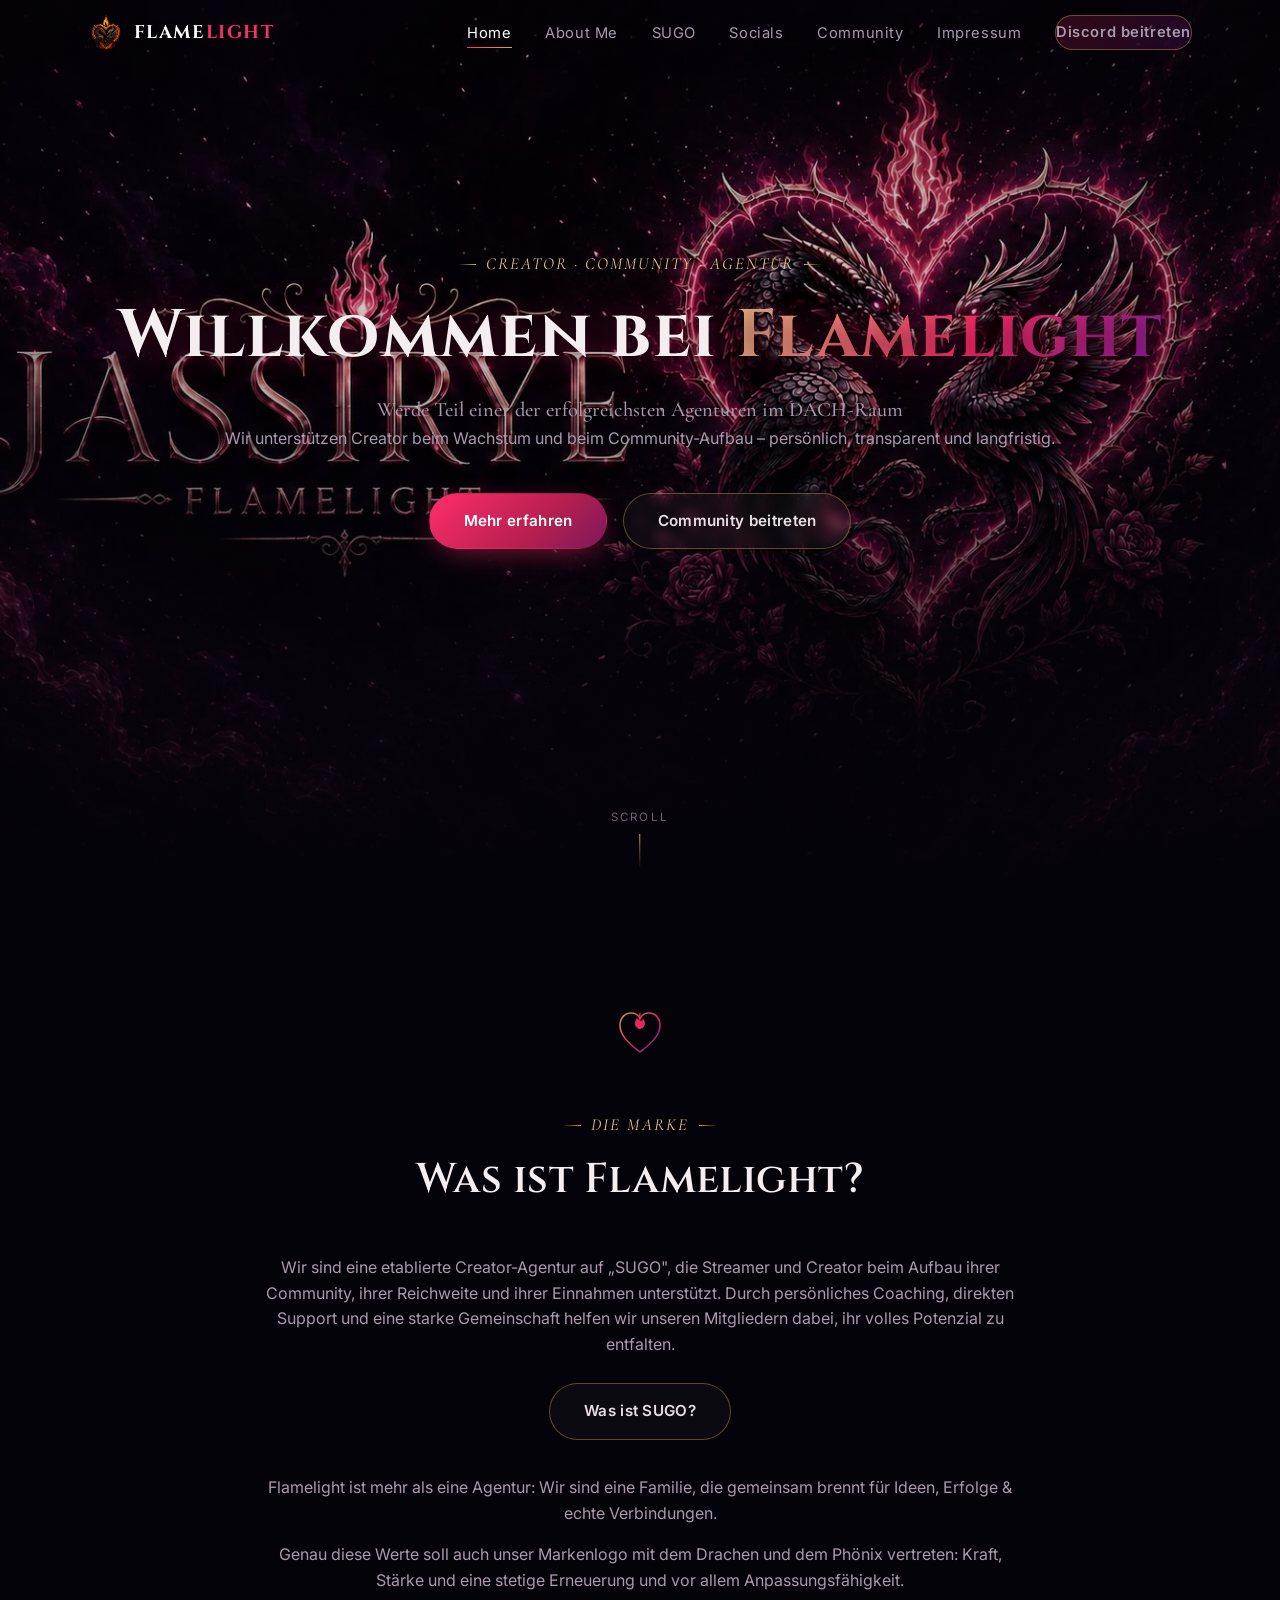
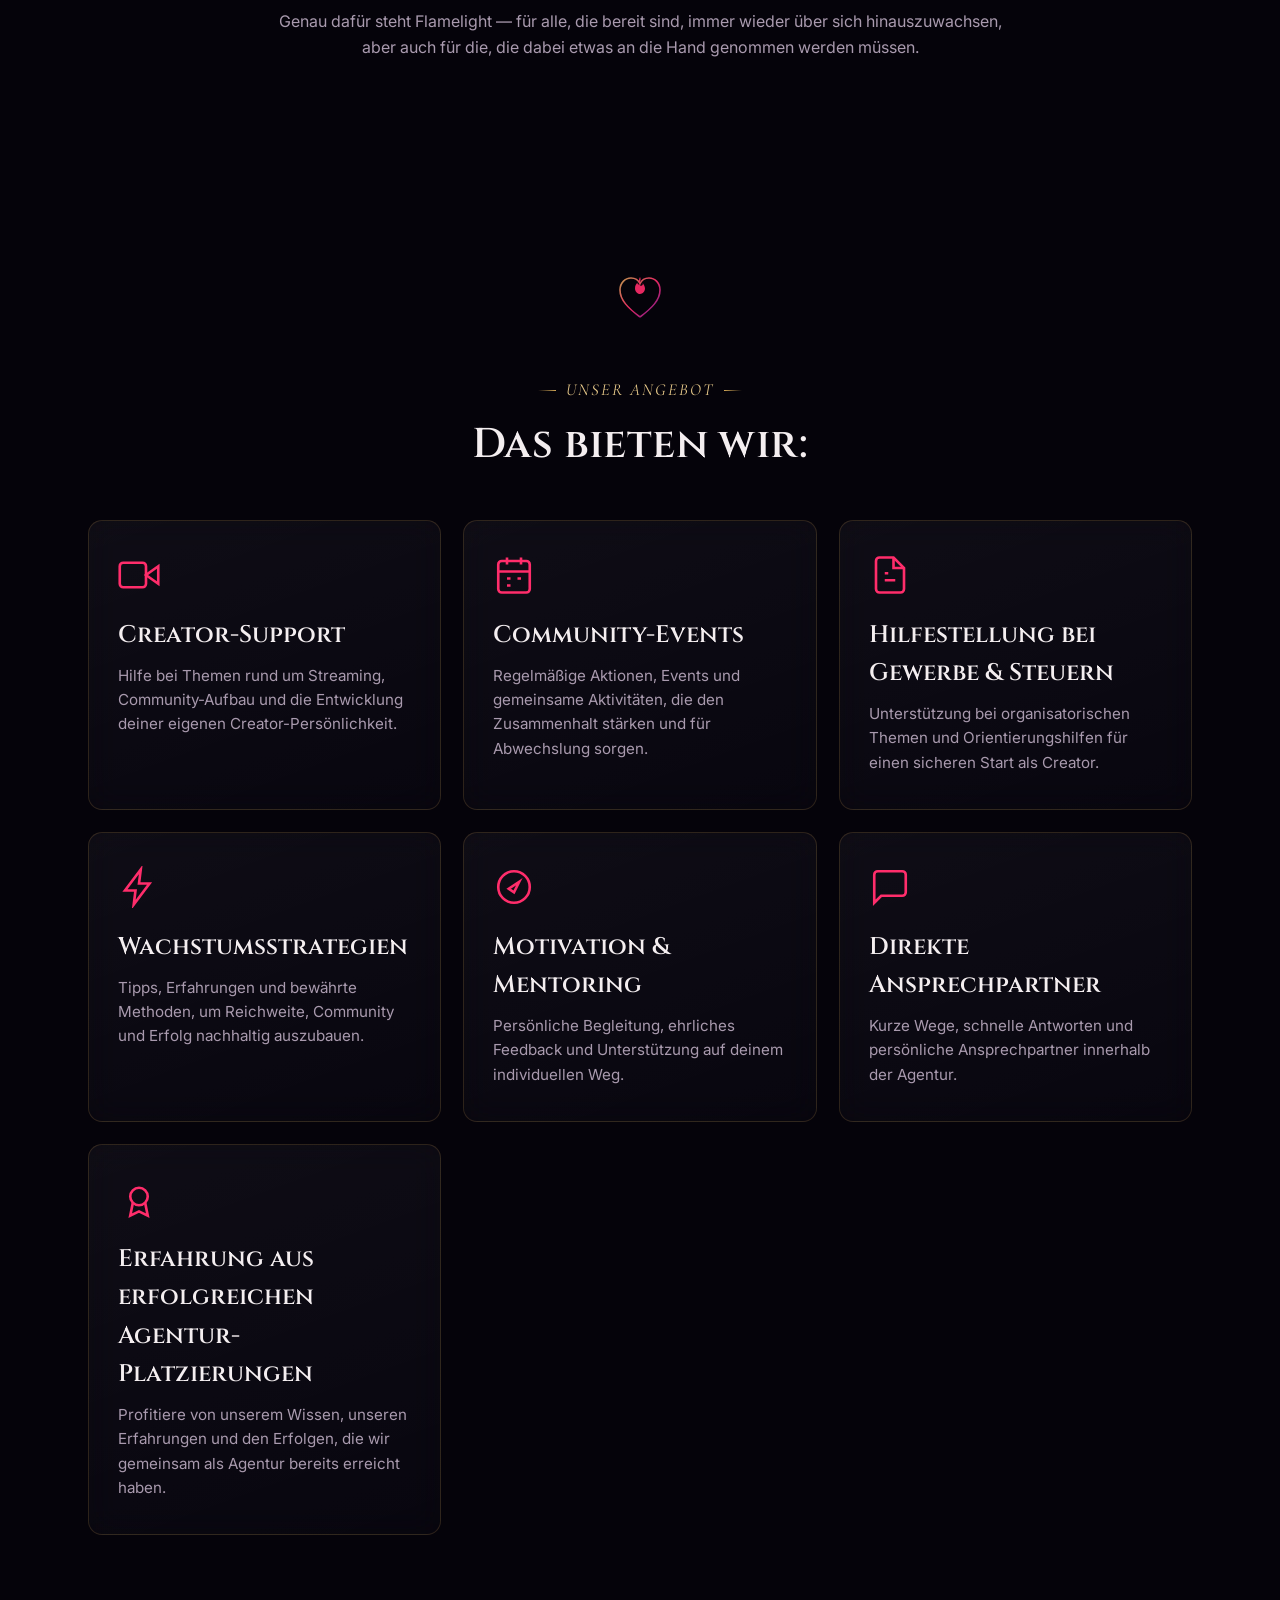
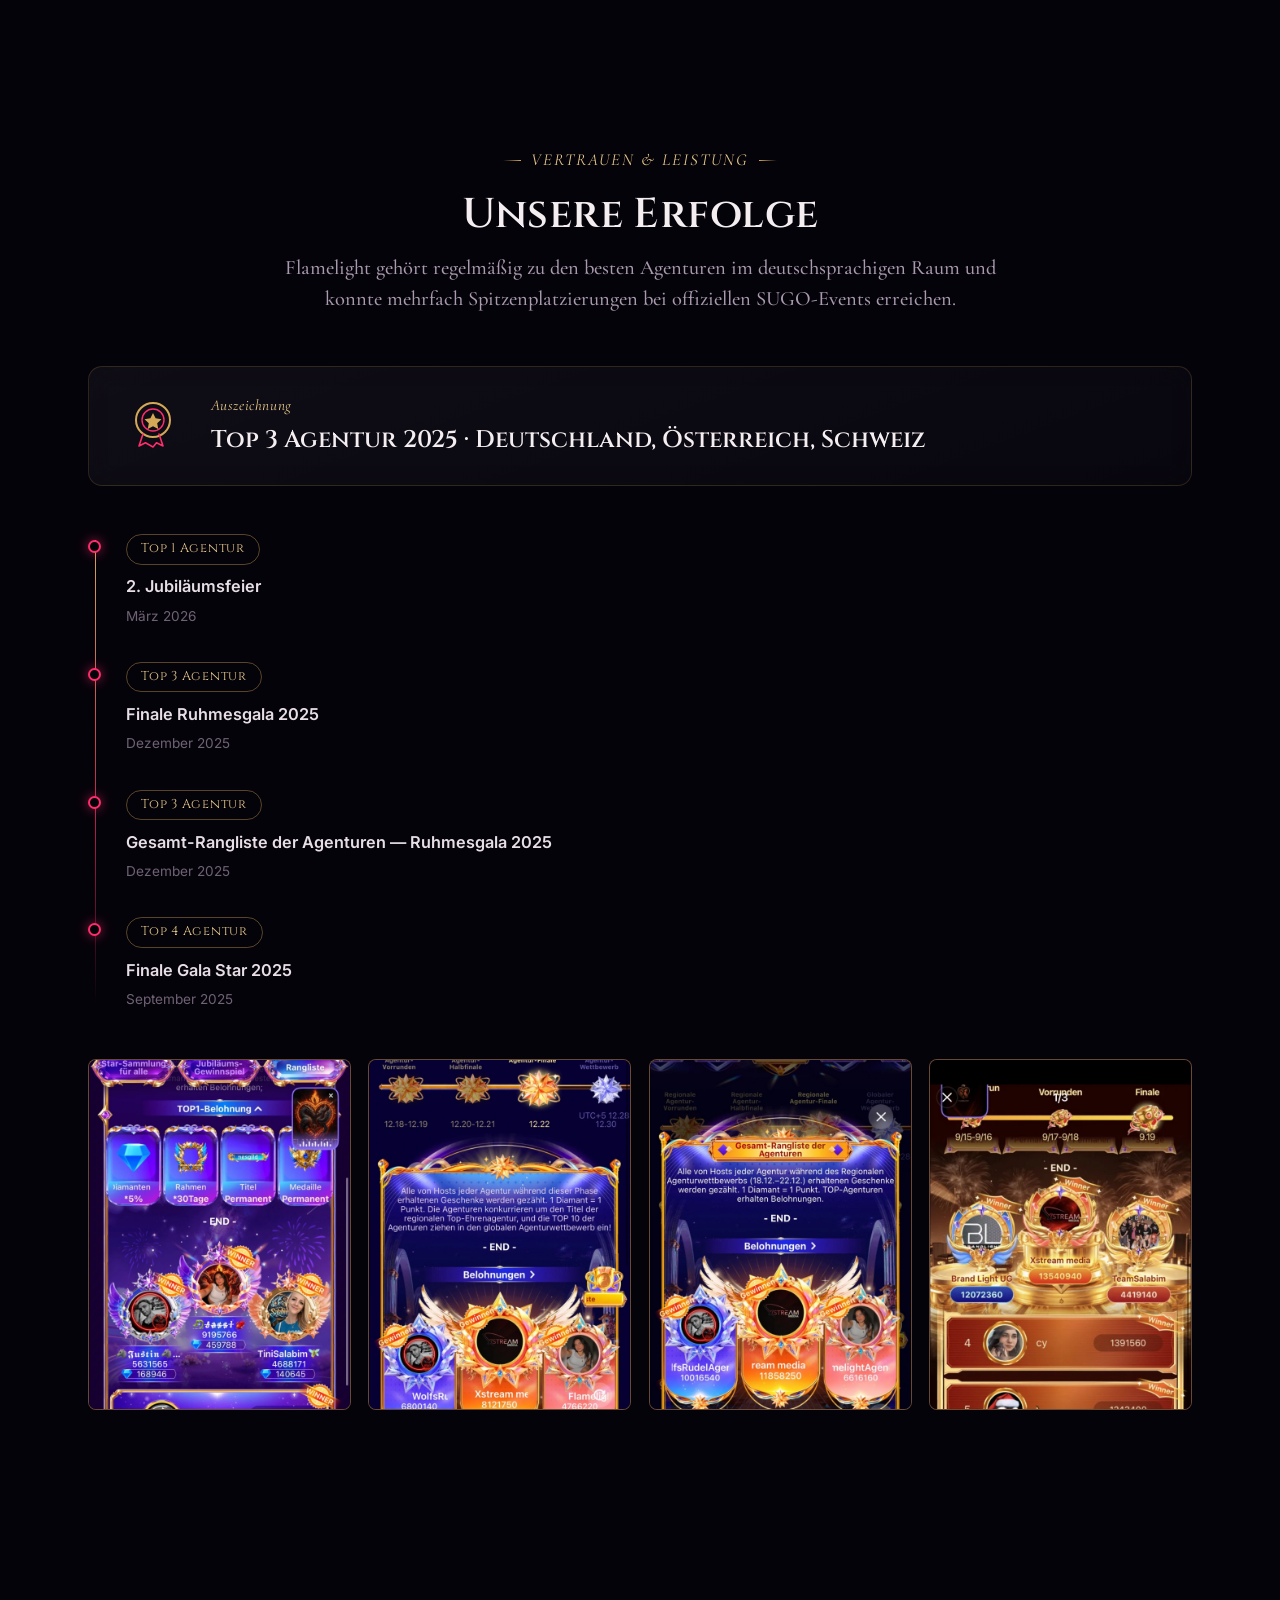
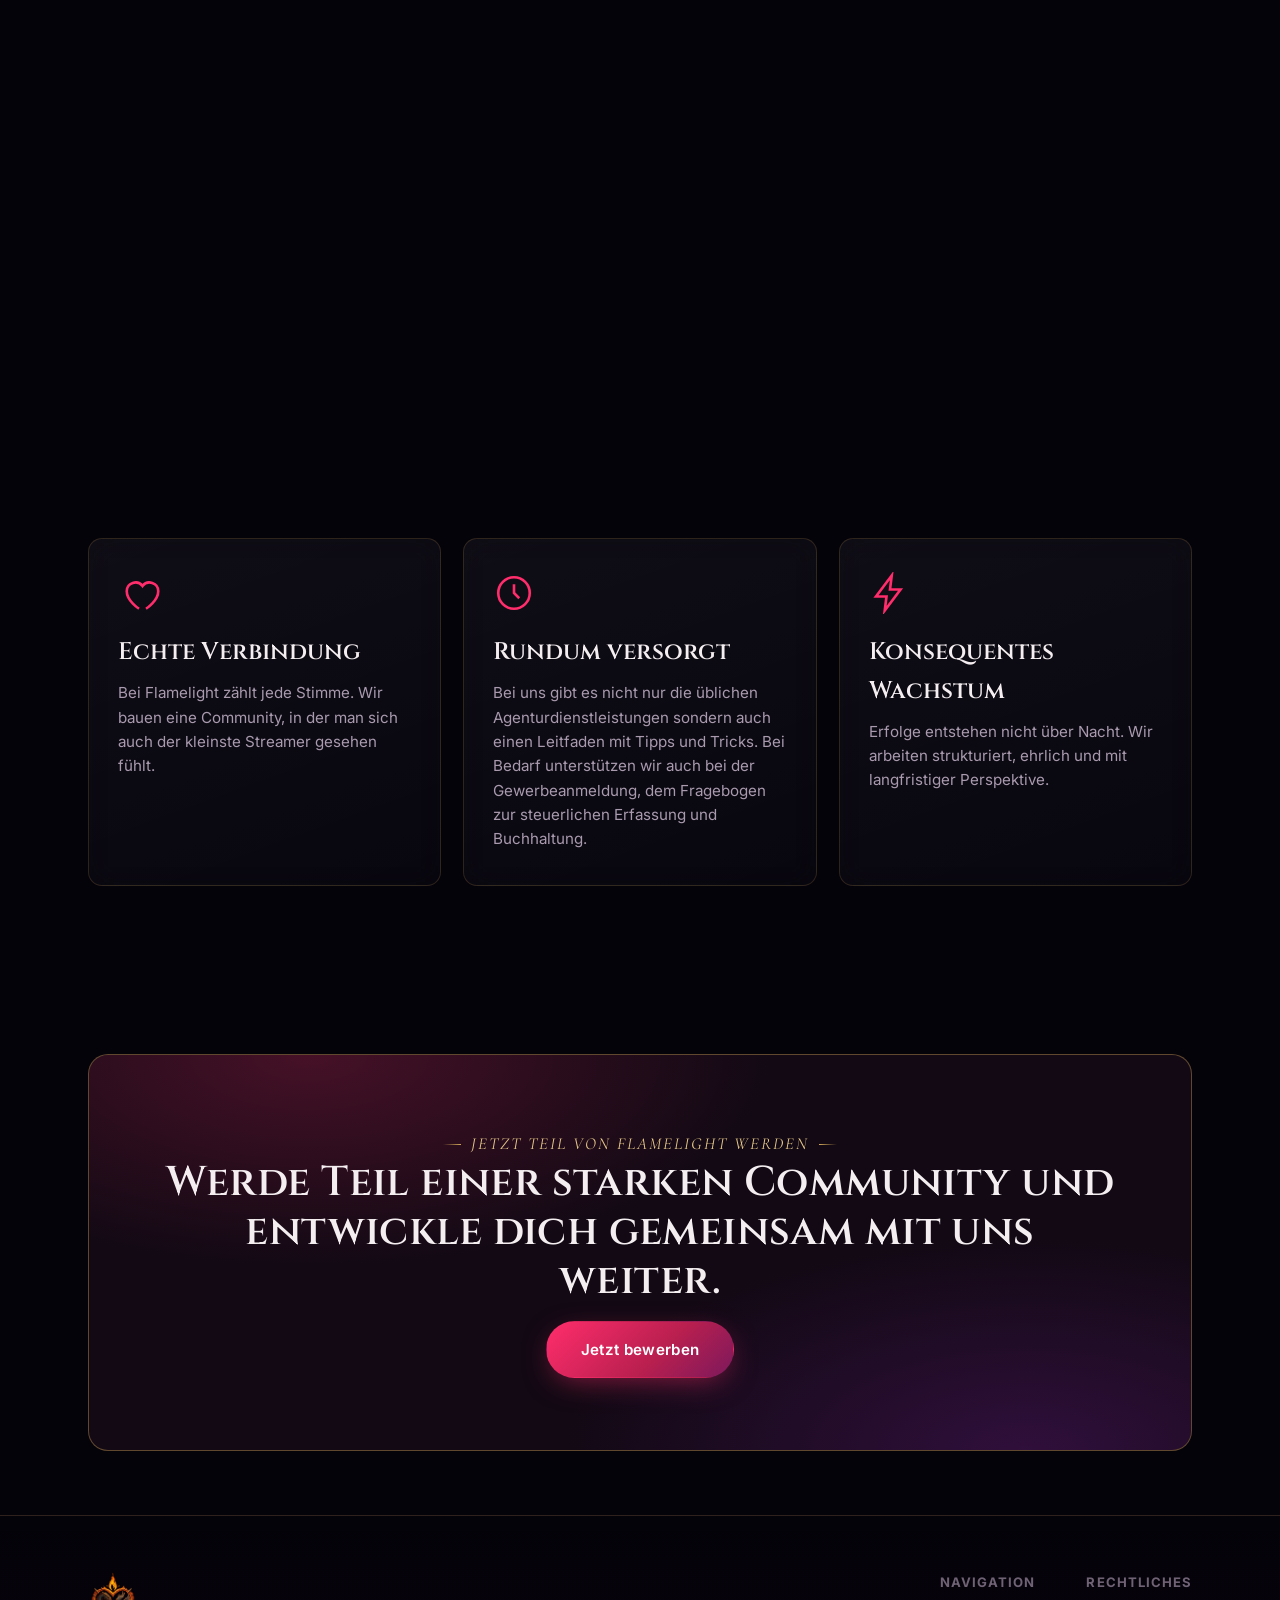
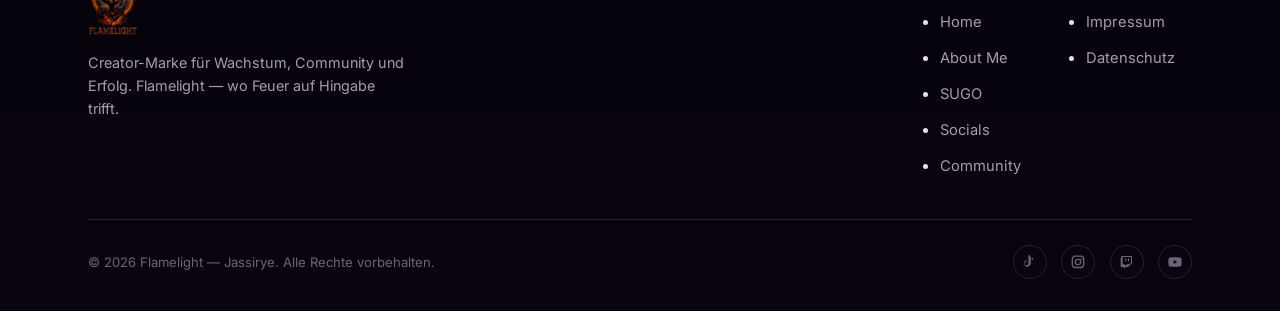
==== index.html @ 68556058 "Update index.html" ====
<!DOCTYPE html>
<html lang="de">
<head>
<meta charset="UTF-8">
<meta name="viewport" content="width=device-width, initial-scale=1.0">
<title>Flamelight — Jassirye | Creator &amp; Agentur</title>
<meta name="description" content="Flamelight ist die Marke von Jassirye — Creator, Community und Top-Agentur. Entdecke Flamelight und werde Teil der Agentur oder Community.">
<meta name="keywords" content="Flamelight, Jassirye, Creator, Agentur, Community, Discord, TikTok, Twitch">
<meta name="author" content="Jassirye">
<link rel="canonical" href="https://jassirye.github.io/flamelight/">

<!-- Open Graph -->
<meta property="og:type" content="website">
<meta property="og:title" content="Flamelight — Jassirye">
<meta property="og:description" content="Creator, Community und Top-Agentur. Entdecke Flamelight und werde Teil der Agentur oder Community.">
<meta property="og:image" content="assets/banner.jpg">
<meta property="og:url" content="https://jassirye.github.io/flamelight/">
<meta name="twitter:card" content="summary_large_image">
<meta name="twitter:title" content="Flamelight — Jassirye">
<meta name="twitter:description" content="Creator, Community und Top-Agentur.">
<meta name="twitter:image" content="assets/banner.jpg">

<link rel="icon" type="image/svg+xml" href="data:image/svg+xml,%3Csvg xmlns='http://www.w3.org/2000/svg' viewBox='0 0 24 24'%3E%3Cpath fill='%23ff2d6b' d='M12 2c1 3-1 4-1 6 0 1.5 1 2.5 2 2.5 1.3 0 2-1.2 1.7-2.7C16.5 9 18 11 18 13.5 18 18 14.5 21 12 21s-6-3-6-7.5c0-3 1.7-5 3-6.5-.3 1.5.3 2.5 1.3 2.5 1 0 1.2-1 .9-2C10.8 6 11.2 4 12 2Z'/%3E%3C/svg%3E">

<link rel="preconnect" href="https://fonts.googleapis.com">
<link rel="preconnect" href="https://fonts.gstatic.com" crossorigin>
<link rel="stylesheet" href="style.css">
</head>
<body>
<a href="#main" class="skip-link">Zum Inhalt springen</a>

<!-- ================= HEADER ================= -->
<header class="site-header">
  <div class="container nav-inner">
    <a href="index.html" class="brand">
      <img class="brand-mark" src="assets/logo-icon.png" alt="Flamelight Logo">
      <span class="brand-name">FLAME<span>LIGHT</span></span>
    </a>
    <button class="nav-toggle" aria-label="Menü öffnen" aria-expanded="false">
      <span></span><span></span><span></span>
    </button>
    <nav>
      <ul class="nav-links">
        <li><a href="index.html">Home</a></li>
        <li><a href="about.html">About Me</a></li>
        <li><a href="sugo.html">SUGO</a></li>
        <li><a href="socials.html">Socials</a></li>
        <li><a href="community.html">Community</a></li>
        <li><a href="impressum.html">Impressum</a></li>
        <li><a href="https://discord.gg/7aUsTAuQSd" class="nav-cta" target="_blank" rel="noopener">Discord beitreten</a></li>
      </ul>
    </nav>
  </div>
</header>
<div class="nav-scrim"></div>

<main id="main">

  <!-- ================= HERO ================= -->
  <section class="hero">
    <div class="hero-bg">
      <picture>
        <source media="(max-width: 760px)" srcset="assets/banner-mobile.jpg">
        <img src="assets/banner.jpg" alt="Flamelight Logo" fetchpriority="high">
      </picture>
    </div>
    <div class="hero-embers" aria-hidden="true"></div>

    <div class="container hero-content">
      <span class="eyebrow">Creator · Community · Agentur</span>
      <h1>Willkommen bei <span class="gradient-text">Flamelight</span></h1>
      <p class="lede">Werde Teil einer der erfolgreichsten Agenturen im DACH-Raum</p>
      </p>
       <p>Wir unterstützen Creator beim Wachstum und beim Community-Aufbau – persönlich, transparent und langfristig.
      <div class="hero-actions">
        <a href="about.html" class="btn btn-primary">Mehr erfahren</a>
        <a href="community.html" class="btn btn-ghost">Community beitreten</a>
      </div>
    </div>

    <div class="scroll-cue" aria-hidden="true">
      <span>Scroll</span>
      <span class="line"></span>
    </div>
  </section>

  <!-- ================= WAS IST FLAMELIGHT ================= -->
  <section>
    <div class="container">
      <div class="heart-divider" aria-hidden="true">
        <svg viewBox="0 0 56 56" fill="none" xmlns="http://www.w3.org/2000/svg">
          <path class="hd-path" d="M28 48C16 39 8 31 8 21c0-7 5-12 11-12 4 0 7.5 2.3 9 5.7C29.5 11.3 33 9 37 9c6 0 11 5 11 12 0 10-8 18-20 27Z" stroke="url(#hg1)" stroke-width="1.6"/>
          <path class="hd-flame" d="M28 8c1.4 3 0 4.4-0.5 6.2-0.4 1.4 0.4 2.6 1.6 2.6 1.4 0 2-1.4 1.6-2.8C32 16 33 17.6 33 19.6c0 3-2.2 5.4-5 5.4s-5-2.6-5-5.8c0-2.6 1.4-4.4 2.6-5.6-0.3 1.2 0.2 2 1 2 0.8 0 1-0.8 0.7-1.6C26.5 12 27 10 28 8Z" fill="#ff2d6b"/>
          <defs>
            <linearGradient id="hg1" x1="8" y1="9" x2="48" y2="48" gradientUnits="userSpaceOnUse">
              <stop stop-color="#d4a857"/>
              <stop offset="0.5" stop-color="#ff2d6b"/>
              <stop offset="1" stop-color="#7c1fa0"/>
            </linearGradient>
          </defs>
        </svg>
      </div>

      <div class="section-head reveal">
        <span class="eyebrow">Die Marke</span>
        <h2>Was ist Flamelight?</h2>
      </div>

      <div class="text-block reveal" style="max-width:760px;margin:0 auto;text-align:center;">
        <p>
          Wir sind eine etablierte Creator-Agentur auf „SUGO", die Streamer und Creator beim Aufbau ihrer Community, ihrer Reichweite und ihrer Einnahmen unterstützt.
          Durch persönliches Coaching, direkten Support und eine starke Gemeinschaft helfen wir unseren Mitgliedern dabei, ihr volles Potenzial zu entfalten.
        </p>
        <div style="margin: 1.6rem 0 2.2rem;">
          <a href="sugo.html" class="btn btn-ghost">Was ist SUGO?</a>
        </div>
        <p>
          Flamelight ist mehr als eine Agentur: Wir sind eine Familie, die gemeinsam brennt für Ideen, Erfolge &amp; echte Verbindungen.
        </p>
        <p>
          Genau diese Werte soll auch unser Markenlogo mit dem Drachen und dem Phönix vertreten: Kraft, Stärke und eine stetige Erneuerung und vor allem Anpassungsfähigkeit.
        </p>
        <p>
          Genau dafür steht Flamelight — für alle, die bereit sind, immer wieder über sich hinauszuwachsen, aber auch für die, die dabei etwas an die Hand genommen werden müssen.
        </p>
      </div>
    </div>
  </section>

  <!-- ================= Das bieten wir ================= -->
 <section>
    <div class="container">
      <div class="heart-divider" aria-hidden="true">
        <svg viewBox="0 0 56 56" fill="none" xmlns="http://www.w3.org/2000/svg">
          <path class="hd-path" d="M28 48C16 39 8 31 8 21c0-7 5-12 11-12 4 0 7.5 2.3 9 5.7C29.5 11.3 33 9 37 9c6 0 11 5 11 12 0 10-8 18-20 27Z" stroke="url(#hg-offer)" stroke-width="1.6"/>
          <path class="hd-flame" d="M28 8c1.4 3 0 4.4-0.5 6.2-0.4 1.4 0.4 2.6 1.6 2.6 1.4 0 2-1.4 1.6-2.8C32 16 33 17.6 33 19.6c0 3-2.2 5.4-5 5.4s-5-2.6-5-5.8c0-2.6 1.4-4.4 2.6-5.6-0.3 1.2 0.2 2 1 2 0.8 0 1-0.8 0.7-1.6C26.5 12 27 10 28 8Z" fill="#ff2d6b"/>
          <defs>
            <linearGradient id="hg-offer" x1="8" y1="9" x2="48" y2="48" gradientUnits="userSpaceOnUse">
              <stop stop-color="#d4a857"/>
              <stop offset="0.5" stop-color="#ff2d6b"/>
              <stop offset="1" stop-color="#7c1fa0"/>
            </linearGradient>
          </defs>
        </svg>
      </div>

      <div class="section-head reveal">
        <span class="eyebrow">Unser Angebot</span>
        <h2>Das bieten wir:</h2>
      </div>

      <div class="card-grid-offerings">
        <div class="value-card glass reveal">
          <svg class="value-icon" viewBox="0 0 24 24" fill="none" stroke="currentColor" stroke-width="1.5" aria-hidden="true"><path d="M23 7l-7 5 7 5V7Z"/><rect x="1" y="5" width="15" height="14" rx="2"/></svg>
          <h3>Creator-Support</h3>
          <p>Hilfe bei Themen rund um Streaming, Community-Aufbau und die Entwicklung deiner eigenen Creator-Persönlichkeit.</p>
        </div>
        <div class="value-card glass reveal reveal-delay-1">
          <svg class="value-icon" viewBox="0 0 24 24" fill="none" stroke="currentColor" stroke-width="1.5" aria-hidden="true"><path d="M8 2v4M16 2v4M3 10h18"/><rect x="3" y="4" width="18" height="18" rx="2"/><path d="M8 14h2M14 14h2M8 18h2"/></svg>
          <h3>Community-Events</h3>
          <p>Regelmäßige Aktionen, Events und gemeinsame Aktivitäten, die den Zusammenhalt stärken und für Abwechslung sorgen.</p>
        </div>
        <div class="value-card glass reveal reveal-delay-2">
          <svg class="value-icon" viewBox="0 0 24 24" fill="none" stroke="currentColor" stroke-width="1.5" aria-hidden="true"><path d="M14 2H6a2 2 0 0 0-2 2v16a2 2 0 0 0 2 2h12a2 2 0 0 0 2-2V8Z"/><path d="M14 2v6h6"/><path d="M9 15h6M9 11h2"/></svg>
          <h3>Hilfestellung bei Gewerbe &amp; Steuern</h3>
          <p>Unterstützung bei organisatorischen Themen und Orientierungshilfen für einen sicheren Start als Creator.</p>
        </div>
        <div class="value-card glass reveal">
          <svg class="value-icon" viewBox="0 0 24 24" fill="none" stroke="currentColor" stroke-width="1.5" aria-hidden="true"><path d="M13 2 4 14h6l-1 8 9-12h-6Z"/></svg>
          <h3>Wachstumsstrategien</h3>
          <p>Tipps, Erfahrungen und bewährte Methoden, um Reichweite, Community und Erfolg nachhaltig auszubauen.</p>
        </div>
        <div class="value-card glass reveal reveal-delay-1">
          <svg class="value-icon" viewBox="0 0 24 24" fill="none" stroke="currentColor" stroke-width="1.5" aria-hidden="true"><circle cx="12" cy="12" r="9"/><path d="m15 9-3 6-3-2 6-4Z"/></svg>
          <h3>Motivation &amp; Mentoring</h3>
          <p>Persönliche Begleitung, ehrliches Feedback und Unterstützung auf deinem individuellen Weg.</p>
        </div>
        <div class="value-card glass reveal reveal-delay-2">
          <svg class="value-icon" viewBox="0 0 24 24" fill="none" stroke="currentColor" stroke-width="1.5" aria-hidden="true"><path d="M21 15a2 2 0 0 1-2 2H7l-4 4V5a2 2 0 0 1 2-2h14a2 2 0 0 1 2 2Z"/></svg>
          <h3>Direkte Ansprechpartner</h3>
          <p>Kurze Wege, schnelle Antworten und persönliche Ansprechpartner innerhalb der Agentur.</p>
        </div>
        <div class="value-card glass reveal">
          <svg class="value-icon" viewBox="0 0 24 24" fill="none" stroke="currentColor" stroke-width="1.5" aria-hidden="true"><path d="M12 15a5 5 0 1 0 0-10 5 5 0 0 0 0 10Z"/><path d="M8.5 13.5 7 21l5-2.5L17 21l-1.5-7.5"/></svg>
          <h3>Erfahrung aus erfolgreichen Agentur-Platzierungen</h3>
          <p>Profitiere von unserem Wissen, unseren Erfahrungen und den Erfolgen, die wir gemeinsam als Agentur bereits erreicht haben.</p>
        </div>
      </div>
    </div>
  </section>

  <!-- ================= ERFOLGE ================= -->
  <section>
    <div class="container">
      <div class="section-head reveal">
        <span class="eyebrow">Vertrauen &amp; Leistung</span>
        <h2>Unsere Erfolge</h2>
        <p class="lede">Flamelight gehört regelmäßig zu den besten Agenturen im deutschsprachigen Raum und konnte mehrfach Spitzenplatzierungen bei offiziellen SUGO-Events erreichen.</p>
        
      </div>

      <div class="awards-banner glass reveal">
        <svg class="award-badge" viewBox="0 0 64 64" fill="none" xmlns="http://www.w3.org/2000/svg" aria-hidden="true">
          <circle cx="32" cy="26" r="17" fill="none" stroke="#d4a857" stroke-width="2"/>
          <circle cx="32" cy="26" r="11" fill="none" stroke="#ff2d6b" stroke-width="1.4"/>
          <path d="M32 19l2.6 5.3 5.9.9-4.3 4.1 1 5.8-5.2-2.8-5.2 2.8 1-5.8-4.3-4.1 5.9-.9Z" fill="#d4a857"/>
          <path d="M22 40l-4 12 6.5-3.2L32 53l3.5-4.2L42 52l-4-12" stroke="#ff2d6b" stroke-width="1.6" fill="none" stroke-linecap="round" stroke-linejoin="round"/>
        </svg>
        <div class="awards-banner-text">
          <span class="label">Auszeichnung</span>
          <h3>Top 3 Agentur 2025 · Deutschland, Österreich, Schweiz</h3>
        </div>
      </div>

      <ul class="timeline reveal">
        <li class="timeline-item">
          <span class="timeline-rank">Top 1 Agentur</span>
          <h4>2. Jubiläumsfeier</h4>
          <time>März 2026</time>
        </li>
        <li class="timeline-item">
          <span class="timeline-rank">Top 3 Agentur</span>
          <h4>Finale Ruhmesgala 2025</h4>
          <time>Dezember 2025</time>
        </li>
        <li class="timeline-item">
          <span class="timeline-rank">Top 3 Agentur</span>
          <h4>Gesamt-Rangliste der Agenturen — Ruhmesgala 2025</h4>
          <time>Dezember 2025</time>
        </li>
        <li class="timeline-item">
          <span class="timeline-rank">Top 4 Agentur</span>
          <h4>Finale Gala Star 2025</h4>
          <time>September 2025</time>
        </li>
      </ul>

      <div class="gallery reveal" aria-label="Bildergalerie Erfolge">
        <div class="gallery-item has-image">
          <img src="assets/gallery-1.jpg" alt="Erfolg 1 — Top 1 Agentur, 2. Jubiläumsfeier" loading="lazy">
        </div>
        <div class="gallery-item has-image">
          <img src="assets/gallery-2.jpg" alt="Erfolg 2 — Top 3 Agentur, Finale Ruhmesgala 2025" loading="lazy">
        </div>
        <div class="gallery-item has-image">
          <img src="assets/gallery-3.jpg" alt="Erfolg 3 — Top 3 Agentur, Gesamt-Rangliste Ruhmesgala 2025" loading="lazy">
        </div>
        <div class="gallery-item has-image">
          <img src="assets/gallery-4.jpg" alt="Erfolg 4 — Top 4 Agentur, Finale Gala Star 2025" loading="lazy">
        </div>
      </div>

      <div class="stat-row reveal">
        <div class="stat glass">
          <div class="num" data-count="3" data-suffix="">0</div>
          <div class="label">Top Platzierungen</div>
        </div>
        <div class="stat glass">
          <div class="num" data-count="4" data-suffix="">0</div>
          <div class="label">Gala-Auftritte</div>
        </div>
        <div class="stat glass">
          <div class="num" data-count="60" data-suffix="+">0</div>
          <div class="label">Agentur-Mitglieder</div>
        </div>
        <div class="stat glass">
          <div class="num" data-count="1" data-prefix="über " data-suffix="">0</div>
          <div class="label">Jahr Erfahrung</div>
        </div>
      </div>
    </div>
  </section>

  <!-- ================= WARUM FLAMELIGHT ================= -->
  <section>
    <div class="container">
      <div class="heart-divider" aria-hidden="true">
        <svg viewBox="0 0 56 56" fill="none" xmlns="http://www.w3.org/2000/svg">
          <path class="hd-path" d="M28 48C16 39 8 31 8 21c0-7 5-12 11-12 4 0 7.5 2.3 9 5.7C29.5 11.3 33 9 37 9c6 0 11 5 11 12 0 10-8 18-20 27Z" stroke="url(#hg2)" stroke-width="1.6"/>
          <path class="hd-flame" d="M28 8c1.4 3 0 4.4-0.5 6.2-0.4 1.4 0.4 2.6 1.6 2.6 1.4 0 2-1.4 1.6-2.8C32 16 33 17.6 33 19.6c0 3-2.2 5.4-5 5.4s-5-2.6-5-5.8c0-2.6 1.4-4.4 2.6-5.6-0.3 1.2 0.2 2 1 2 0.8 0 1-0.8 0.7-1.6C26.5 12 27 10 28 8Z" fill="#ff2d6b"/>
          <defs>
            <linearGradient id="hg2" x1="8" y1="9" x2="48" y2="48" gradientUnits="userSpaceOnUse">
              <stop stop-color="#d4a857"/>
              <stop offset="0.5" stop-color="#ff2d6b"/>
              <stop offset="1" stop-color="#7c1fa0"/>
            </linearGradient>
          </defs>
        </svg>
      </div>

      <div class="section-head reveal">
        <span class="eyebrow">Unsere Haltung</span>
        <h2>Warum Flamelight?</h2>
      </div>

      <div class="card-grid">
        <div class="value-card glass reveal">
          <svg class="value-icon" viewBox="0 0 24 24" fill="none" stroke="currentColor" stroke-width="1.5" aria-hidden="true"><path d="M12 21s-7-4.5-7-10a5 5 0 0 1 9-3 5 5 0 0 1 9 3c0 5.5-7 10-7 10"/></svg>
          <h3>Echte Verbindung</h3>
          <p>Bei Flamelight zählt jede Stimme. Wir bauen eine Community, in der man sich auch der kleinste Streamer gesehen fühlt.</p>
        </div>
        <div class="value-card glass reveal reveal-delay-2">
          <svg class="value-icon" viewBox="0 0 24 24" fill="none" stroke="currentColor" stroke-width="1.5" aria-hidden="true"><circle cx="12" cy="12" r="9"/><path d="M12 7v5l3 3"/></svg>
          <h3>Rundum versorgt</h3>
          <p>Bei uns gibt es nicht nur die üblichen Agenturdienstleistungen sondern auch einen Leitfaden mit Tipps und Tricks. Bei Bedarf unterstützen wir auch bei der Gewerbeanmeldung, dem Fragebogen zur steuerlichen Erfassung und Buchhaltung.</p>
        </div>
         <div class="value-card glass reveal reveal-delay-1">
          <svg class="value-icon" viewBox="0 0 24 24" fill="none" stroke="currentColor" stroke-width="1.5" aria-hidden="true"><path d="M13 2 4 14h6l-1 8 9-12h-6Z"/></svg>
          <h3>Konsequentes Wachstum</h3>
          <p>Erfolge entstehen nicht über Nacht. Wir arbeiten strukturiert, ehrlich und mit langfristiger Perspektive.</p>
        </div>
      </div>
    </div>
  </section>

  <!-- ================= CTA ================= -->
  <section class="section-tight">
    <div class="container">
      <div class="cta-band reveal">
        <span class="eyebrow">Jetzt Teil von Flamelight werden</span>
        <h2>Werde Teil einer starken Community und entwickle dich gemeinsam mit uns weiter.</h2>
        <a href="https://web-app.sugo.com/invite-fission/off-site-share-s.html?shareLang=de&amp;urlIndex=0&amp;invite_my_union=1&amp;shareUid=113753037&amp;encryptionUid=QsLv0O/DwMaj45WikJMUj/H7Z1t7TrP9K7H+gFM3xX/7Lscu&amp;coinType=1&amp;diamondType=2&amp;catCoinType=7" class="btn btn-primary" target="_blank" rel="noopener">
          Jetzt bewerben
        </a>
      </div>
    </div>
  </section>

</main>

<!-- ================= FOOTER ================= -->
<footer class="site-footer">
  <div class="container">
    <div class="footer-top">
      <div class="footer-brand">
        <a href="index.html" class="brand">
          <img class="brand-mark brand-mark--full" src="assets/logo-full.png" alt="Flamelight Logo">
        </a>
        <p>Creator-Marke für Wachstum, Community und Erfolg. Flamelight — wo Feuer auf Hingabe trifft.</p>
      </div>
      <div class="footer-cols">
        <div class="footer-col">
          <h4>Navigation</h4>
          <ul>
            <li><a href="index.html">Home</a></li>
            <li><a href="about.html">About Me</a></li>
            <li><a href="sugo.html">SUGO</a></li>
            <li><a href="socials.html">Socials</a></li>
            <li><a href="community.html">Community</a></li>
          </ul>
        </div>
        <div class="footer-col">
          <h4>Rechtliches</h4>
          <ul>
            <li><a href="impressum.html">Impressum</a></li>
            <li><a href="impressum.html#datenschutz">Datenschutz</a></li>
          </ul>
        </div>
      </div>
    </div>
    <div class="footer-bottom">
      <span>&copy; <span data-year>2026</span> Flamelight — Jassirye. Alle Rechte vorbehalten.</span>
      <div class="footer-socials">
        <a href="https://www.tiktok.com/@jassirye" target="_blank" rel="noopener" aria-label="TikTok"><svg viewBox="0 0 24 24" fill="currentColor"><path d="M16.6 5.8a4.7 4.7 0 0 1-3.3-1.4V14c0 2.8-2.3 5-5 5a5 5 0 0 1-1.4-9.8v2.2A2.8 2.8 0 1 0 9.6 14V2h2.3a4.7 4.7 0 0 0 4.7 4.4v2.4a7 7 0 0 1-2-.3V5.8Z"/></svg></a>
        <a href="https://www.instagram.com/jassirye" target="_blank" rel="noopener" aria-label="Instagram"><svg viewBox="0 0 24 24" fill="currentColor"><path d="M12 2.2c2.7 0 3 0 4 .05 1 .05 1.7.2 2.3.45a4.6 4.6 0 0 1 1.7 1.1 4.6 4.6 0 0 1 1.1 1.7c.25.6.4 1.3.45 2.3.05 1 .05 1.3.05 4s0 3-.05 4c-.05 1-.2 1.7-.45 2.3a4.6 4.6 0 0 1-1.1 1.7 4.6 4.6 0 0 1-1.7 1.1c-.6.25-1.3.4-2.3.45-1 .05-1.3.05-4 .05s-3 0-4-.05c-1-.05-1.7-.2-2.3-.45a4.6 4.6 0 0 1-1.7-1.1 4.6 4.6 0 0 1-1.1-1.7c-.25-.6-.4-1.3-.45-2.3-.05-1-.05-1.3-.05-4s0-3 .05-4c.05-1 .2-1.7.45-2.3a4.6 4.6 0 0 1 1.1-1.7 4.6 4.6 0 0 1 1.7-1.1c.6-.25 1.3-.4 2.3-.45 1-.05 1.3-.05 4-.05Zm0 1.8c-2.6 0-2.9 0-4 .05-.8.04-1.3.16-1.6.27a2.8 2.8 0 0 0-1 .67 2.8 2.8 0 0 0-.67 1c-.1.3-.23.8-.27 1.6-.05 1.1-.05 1.4-.05 4s0 2.9.05 4c.04.8.16 1.3.27 1.6.13.36.3.66.67 1 .34.36.64.55 1 .67.3.1.8.23 1.6.27 1.1.05 1.4.05 4 .05s2.9 0 4-.05c.8-.04 1.3-.16 1.6-.27.36-.13.66-.3 1-.67.36-.34.55-.64.67-1 .1-.3.23-.8.27-1.6.05-1.1.05-1.4.05-4s0-2.9-.05-4c-.04-.8-.16-1.3-.27-1.6a2.8 2.8 0 0 0-.67-1 2.8 2.8 0 0 0-1-.67c-.3-.1-.8-.23-1.6-.27-1.1-.05-1.4-.05-4-.05ZM12 7a5 5 0 1 1 0 10 5 5 0 0 1 0-10Zm0 1.8a3.2 3.2 0 1 0 0 6.4 3.2 3.2 0 0 0 0-6.4Zm5.3-2.3a1.15 1.15 0 1 1 0 2.3 1.15 1.15 0 0 1 0-2.3Z"/></svg></a>
        <a href="https://www.twitch.tv/jassirye" target="_blank" rel="noopener" aria-label="Twitch"><svg viewBox="0 0 24 24" fill="currentColor"><path d="M4 3 2.5 6.5v13H7V22l3-2.5h3.5L19.5 14V3H4Zm14 10-3 2.5h-3.5L9 18v-2.5H5.5v-11h12.5V13Z"/><rect x="13.5" y="6.5" width="1.6" height="4.5"/><rect x="9.5" y="6.5" width="1.6" height="4.5"/></svg></a>
        <a href="https://www.youtube.com/@jassirye" target="_blank" rel="noopener" aria-label="YouTube"><svg viewBox="0 0 24 24" fill="currentColor"><path d="M21.6 7.2a2.7 2.7 0 0 0-1.9-1.9C18 4.8 12 4.8 12 4.8s-6 0-7.7.5A2.7 2.7 0 0 0 2.4 7.2 28 28 0 0 0 2 12a28 28 0 0 0 .4 4.8 2.7 2.7 0 0 0 1.9 1.9c1.7.5 7.7.5 7.7.5s6 0 7.7-.5a2.7 2.7 0 0 0 1.9-1.9A28 28 0 0 0 22 12a28 28 0 0 0-.4-4.8ZM10 15V9l5.2 3L10 15Z"/></svg></a>
      </div>
    </div>
  </div>
</footer>

<button class="to-top" aria-label="Nach oben scrollen">
  <svg viewBox="0 0 24 24" fill="none" stroke="currentColor" stroke-width="2"><path d="M12 19V5M5 12l7-7 7 7"/></svg>
</button>

<script src="script.js"></script>
</body>
</html>
---- style.css ----
/* ==========================================================================
   FLAMELIGHT — Stylesheet
   A gothic-romantic creator brand: dragon & phoenix bound in an ember heart.
   ========================================================================== */

@import url('https://fonts.googleapis.com/css2?family=Cinzel:wght@400;500;600;700;900&family=Cormorant+Garamond:ital,wght@0,400;0,500;0,600;1,400&family=Inter:wght@400;500;600;700&display=swap');

:root {
  /* ---- Color tokens ------------------------------------------------- */
  --void:        #05030a;   /* page background */
  --panel:       #120914;   /* card / panel background, warmer black */
  --panel-2:     #1a0e1d;   /* elevated panel */
  --line:        rgba(212, 168, 87, 0.18); /* gold hairline */
  --line-strong: rgba(212, 168, 87, 0.4);

  --ember:       #ff2d6b;   /* primary accent — hot rose */
  --ember-dim:   #b81f4f;
  --violet:      #7c1fa0;   /* secondary accent — deep violet */
  --violet-dim:  #4f1466;
  --gold:        #d4a857;   /* ornamental gold */
  --gold-soft:   #e7c98a;

  --ink:         #e8dfe6;   /* body text, warm parchment-white */
  --ink-dim:     #a99aae;   /* muted text */
  --ink-faint:   #6f6275;

  /* ---- Type ----------------------------------------------------------*/
  --font-display: 'Cinzel', serif;
  --font-script:  'Cormorant Garamond', serif;
  --font-body:    'Inter', system-ui, sans-serif;

  /* ---- Layout ----------------------------------------------------------*/
  --max-w: 1200px;
  --pad: clamp(1.25rem, 4vw, 3rem);
  --radius: 14px;
  --radius-sm: 8px;

  --ease: cubic-bezier(0.16, 1, 0.3, 1);
}

/* ---- Reset ----------------------------------------------------------- */
*, *::before, *::after { box-sizing: border-box; }
html, body { margin: 0; padding: 0; }
img, svg { max-width: 100%; display: block; }
a { color: inherit; text-decoration: none; }
ul { margin: 0; padding: 0; }
button { font-family: inherit; cursor: pointer; }
h1, h2, h3, h4, p { margin: 0; }

html {
  scroll-behavior: smooth;
  -webkit-text-size-adjust: 100%;
}

@media (prefers-reduced-motion: reduce) {
  html { scroll-behavior: auto; }
  *, *::before, *::after {
    animation-duration: 0.001ms !important;
    animation-iteration-count: 1 !important;
    transition-duration: 0.001ms !important;
    scroll-behavior: auto !important;
  }
}

body {
  background: var(--void);
  color: var(--ink);
  font-family: var(--font-body);
  font-size: 16px;
  line-height: 1.6;
  overflow-x: hidden;
  position: relative;
}

/* Faint ambient nebula wash behind everything */
body::before {
  content: "";
  position: fixed;
  inset: 0;
  z-index: 0;
  pointer-events: none;
  background:
    radial-gradient(ellipse 60% 40% at 85% 8%, rgba(124, 31, 160, 0.18), transparent 60%),
    radial-gradient(ellipse 50% 35% at 8% 85%, rgba(255, 45, 107, 0.10), transparent 60%);
}

main, header, footer { position: relative; z-index: 1; }

:focus-visible {
  outline: 2px solid var(--gold-soft);
  outline-offset: 3px;
  border-radius: 4px;
}

::selection { background: var(--ember-dim); color: #fff; }

.container {
  max-width: var(--max-w);
  margin: 0 auto;
  padding: 0 var(--pad);
}

/* ---- Typography ------------------------------------------------------ */
.eyebrow {
  font-family: var(--font-script);
  font-style: italic;
  font-size: 1.05rem;
  letter-spacing: 0.12em;
  color: var(--gold-soft);
  text-transform: uppercase;
  display: inline-flex;
  align-items: center;
  gap: 0.6em;
}

.eyebrow::before, .eyebrow::after {
  content: "";
  width: 18px;
  height: 1px;
  background: linear-gradient(90deg, transparent, var(--gold));
}
.eyebrow::after { background: linear-gradient(90deg, var(--gold), transparent); }

h1, .h1 {
  font-family: var(--font-display);
  font-weight: 700;
  letter-spacing: 0.02em;
  font-size: clamp(2.4rem, 6vw, 4.2rem);
  line-height: 1.08;
  color: #f4eef0;
}

h2, .h2 {
  font-family: var(--font-display);
  font-weight: 600;
  font-size: clamp(1.8rem, 3.6vw, 2.6rem);
  line-height: 1.18;
  letter-spacing: 0.01em;
  color: #f4eef0;
}

h3, .h3 {
  font-family: var(--font-display);
  font-weight: 600;
  font-size: clamp(1.2rem, 2vw, 1.5rem);
  color: #f4eef0;
}

.lede {
  font-family: var(--font-script);
  font-size: clamp(1.15rem, 1.6vw, 1.4rem);
  color: var(--ink-dim);
  font-weight: 500;
  line-height: 1.5;
}

p { color: var(--ink-dim); }
.text-block p + p { margin-top: 1em; }

.gradient-text {
  background: linear-gradient(120deg, var(--gold-soft), var(--ember) 55%, var(--violet));
  -webkit-background-clip: text;
  background-clip: text;
  color: transparent;
}

/* ---- Skip link --------------------------------------------------------*/
.skip-link {
  position: absolute;
  left: -999px;
  top: 0;
  background: var(--ember);
  color: #fff;
  padding: 0.6em 1em;
  z-index: 999;
}
.skip-link:focus { left: 1rem; top: 1rem; }

/* ==========================================================================
   NAVIGATION
   ========================================================================== */
.site-header {
  position: fixed;
  top: 0;
  left: 0;
  right: 0;
  z-index: 100;
  padding: 0.9rem 0;
  transition: background 0.4s var(--ease), padding 0.4s var(--ease), border-color .4s var(--ease);
  border-bottom: 1px solid transparent;
}

.site-header.scrolled {
  background: rgba(5, 3, 10, 0.82);
  backdrop-filter: blur(14px) saturate(140%);
  -webkit-backdrop-filter: blur(14px) saturate(140%);
  border-bottom: 1px solid var(--line);
  padding: 0.6rem 0;
}

.nav-inner {
  display: flex;
  align-items: center;
  justify-content: space-between;
  gap: 1rem;
}

.brand {
  display: flex;
  align-items: center;
  gap: 0.6rem;
  font-family: var(--font-display);
  font-size: 1.15rem;
  letter-spacing: 0.08em;
  color: #fff;
  white-space: nowrap;
}

.brand-mark {
  width: 36px;
  height: 36px;
  flex-shrink: 0;
  object-fit: contain;
}

.brand-name { font-weight: 700; }
.brand-name span { color: var(--ember); }

.footer-brand .brand-mark--full {
  width: auto;
  height: 64px;
  object-fit: contain;
  flex-shrink: 0;
}

.nav-links {
  display: flex;
  align-items: center;
  gap: 2.1rem;
  list-style: none;
}

.nav-links a {
  font-size: 0.92rem;
  letter-spacing: 0.04em;
  color: var(--ink-dim);
  position: relative;
  padding: 0.3rem 0;
  transition: color 0.25s var(--ease);
}

.nav-links a::after {
  content: "";
  position: absolute;
  left: 0; bottom: -2px;
  width: 0; height: 1px;
  background: linear-gradient(90deg, var(--ember), var(--gold));
  transition: width 0.3s var(--ease);
}

.nav-links a:hover { color: var(--ink); }
.nav-links a:hover::after { width: 100%; }

.nav-links a.active { color: #fff; }
.nav-links a.active::after { width: 100%; }

.nav-cta {
  display: inline-flex;
  align-items: center;
  gap: 0.5rem;
  padding: 0.55rem 1.3rem;
  border-radius: 999px;
  border: 1px solid var(--line-strong);
  font-size: 0.85rem;
  font-weight: 600;
  letter-spacing: 0.03em;
  color: #fff;
  background: linear-gradient(135deg, rgba(255,45,107,0.18), rgba(124,31,160,0.18));
  transition: all 0.3s var(--ease);
  white-space: nowrap;
}
.nav-cta:hover {
  border-color: var(--ember);
  box-shadow: 0 0 24px rgba(255, 45, 107, 0.35);
  transform: translateY(-1px);
}

.nav-toggle {
  display: none;
  flex-direction: column;
  justify-content: center;
  gap: 5px;
  width: 38px;
  height: 38px;
  background: transparent;
  border: 1px solid var(--line);
  border-radius: 8px;
}
.nav-toggle span {
  display: block;
  width: 18px;
  height: 2px;
  margin: 0 auto;
  background: var(--ink);
  transition: transform 0.3s var(--ease), opacity 0.3s var(--ease);
}
.nav-toggle.open span:nth-child(1) { transform: translateY(7px) rotate(45deg); }
.nav-toggle.open span:nth-child(2) { opacity: 0; }
.nav-toggle.open span:nth-child(3) { transform: translateY(-7px) rotate(-45deg); }

@media (max-width: 860px) {
  .nav-toggle { display: flex; }
  .nav-links {
    position: fixed;
    inset: 0 0 0 auto;
    height: 100vh;
    width: min(78vw, 340px);
    background: linear-gradient(165deg, #0d0710 0%, var(--void) 70%);
    border-left: 1px solid var(--line);
    flex-direction: column;
    align-items: flex-start;
    justify-content: center;
    gap: 1.8rem;
    padding: 2rem var(--pad);
    transform: translateX(100%);
    transition: transform 0.4s var(--ease);
    z-index: 90;
  }
  .nav-links.open { transform: translateX(0); }
  .nav-links a { font-size: 1.2rem; }
  .nav-cta { order: -1; }
}

.nav-scrim {
  position: fixed;
  inset: 0;
  background: rgba(0,0,0,0.5);
  opacity: 0;
  pointer-events: none;
  transition: opacity 0.3s var(--ease);
  z-index: 80;
}
.nav-scrim.open { opacity: 1; pointer-events: auto; }

/* ==========================================================================
   HERO
   ========================================================================== */
.hero {
  position: relative;
  min-height: 100vh;
  display: flex;
  align-items: center;
  padding-top: 6rem;
  overflow: hidden;
  isolation: isolate;
}

.hero-bg {
  position: absolute;
  inset: 0;
  z-index: -2;
}
.hero-bg picture { display: block; width: 100%; height: 100%; }
.hero-bg img {
  width: 100%;
  height: 100%;
  object-fit: cover;
  object-position: center 38%;
  filter: saturate(1.05);
}
@media (max-width: 760px) {
  .hero-bg img { object-position: center 30%; }
}

.hero-bg::after {
  content: "";
  position: absolute;
  inset: 0;
  background:
    linear-gradient(180deg, rgba(5,3,10,0.35) 0%, rgba(5,3,10,0.15) 35%, rgba(5,3,10,0.65) 78%, var(--void) 100%),
    radial-gradient(ellipse 70% 60% at 50% 30%, transparent 40%, rgba(5,3,10,0.55) 100%);
}

.hero-embers {
  position: absolute;
  inset: 0;
  z-index: -1;
  pointer-events: none;
  overflow: hidden;
}
.ember {
  position: absolute;
  bottom: -10px;
  width: 4px;
  height: 4px;
  border-radius: 50%;
  background: var(--gold-soft);
  box-shadow: 0 0 8px 2px var(--ember);
  opacity: 0;
  animation: drift linear infinite;
}
@keyframes drift {
  0%   { opacity: 0; transform: translateY(0) translateX(0); }
  10%  { opacity: 0.9; }
  90%  { opacity: 0.5; }
  100% { opacity: 0; transform: translateY(-100vh) translateX(var(--dx, 30px)); }
}

.hero-content {
  position: relative;
  width: 100%;
  text-align: center;
  padding-bottom: 6rem;
}

.hero-content .eyebrow { margin-bottom: 1.4rem; justify-content: center; }

.hero h1 {
  text-shadow: 0 0 40px rgba(255, 45, 107, 0.35), 0 4px 24px rgba(0,0,0,0.6);
}

.hero .lede {
  max-width: 620px;
  margin: 1.4rem auto 0;
}

.hero-actions {
  display: flex;
  flex-wrap: wrap;
  justify-content: center;
  gap: 1rem;
  margin-top: 2.6rem;
}

.scroll-cue {
  position: absolute;
  bottom: 2rem;
  left: 50%;
  transform: translateX(-50%);
  display: flex;
  flex-direction: column;
  align-items: center;
  gap: 0.5rem;
  color: var(--ink-faint);
  font-size: 0.72rem;
  letter-spacing: 0.18em;
  text-transform: uppercase;
}
.scroll-cue .line {
  width: 1px;
  height: 34px;
  background: linear-gradient(180deg, var(--gold), transparent);
  animation: pulse-line 2.2s ease-in-out infinite;
}
@keyframes pulse-line {
  0%, 100% { opacity: 0.3; }
  50% { opacity: 1; }
}

/* Page hero (non-home, no banner image) */
.page-hero {
  position: relative;
  padding: 9rem 0 4.5rem;
  text-align: center;
  overflow: hidden;
}
.page-hero::before {
  content: "";
  position: absolute;
  inset: 0;
  z-index: -1;
  background:
    radial-gradient(ellipse 60% 80% at 50% -10%, rgba(255, 45, 107, 0.16), transparent 60%),
    radial-gradient(ellipse 50% 50% at 90% 100%, rgba(124, 31, 160, 0.18), transparent 60%);
}
.page-hero .eyebrow { justify-content: center; margin-bottom: 1.1rem; }
.page-hero .lede { max-width: 640px; margin: 1.2rem auto 0; }

/* ==========================================================================
   BUTTONS
   ========================================================================== */
.btn {
  position: relative;
  display: inline-flex;
  align-items: center;
  gap: 0.6rem;
  padding: 0.95rem 2.1rem;
  border-radius: 999px;
  font-family: var(--font-body);
  font-weight: 600;
  font-size: 0.95rem;
  letter-spacing: 0.02em;
  border: 1px solid transparent;
  transition: transform 0.3s var(--ease), box-shadow 0.3s var(--ease), border-color 0.3s var(--ease), background 0.3s var(--ease);
  white-space: nowrap;
}
.btn:active { transform: translateY(1px) scale(0.99); }

.btn-primary {
  color: #fff;
  background: linear-gradient(135deg, var(--ember) 0%, var(--ember-dim) 60%, var(--violet-dim) 130%);
  box-shadow: 0 8px 30px -8px rgba(255, 45, 107, 0.55);
}
.btn-primary:hover {
  transform: translateY(-2px);
  box-shadow: 0 14px 40px -8px rgba(255, 45, 107, 0.75);
}

.btn-ghost {
  color: var(--ink);
  background: rgba(255,255,255,0.03);
  border-color: var(--line-strong);
  backdrop-filter: blur(6px);
}
.btn-ghost:hover {
  border-color: var(--gold);
  background: rgba(212, 168, 87, 0.08);
  transform: translateY(-2px);
}

.btn-discord {
  color: #fff;
  background: linear-gradient(135deg, #5865F2, #3a44c4);
  box-shadow: 0 8px 30px -8px rgba(88, 101, 242, 0.55);
  font-size: 1.05rem;
  padding: 1.1rem 2.6rem;
}
.btn-discord:hover {
  transform: translateY(-2px);
  box-shadow: 0 14px 40px -8px rgba(88, 101, 242, 0.8);
}

.btn-icon { width: 20px; height: 20px; flex-shrink: 0; }

/* ==========================================================================
   SECTION SCAFFOLDING
   ========================================================================== */
section { position: relative; padding: 6.5rem 0; }
.section-tight { padding: 4rem 0; }

.section-head {
  max-width: 720px;
  margin: 0 auto 3.2rem;
  text-align: center;
}
.section-head .eyebrow { justify-content: center; margin-bottom: 1rem; }
.section-head h2 { margin-bottom: 0.9rem; }

/* Ember-heart divider — the signature glyph, reused at section transitions */
.heart-divider {
  display: flex;
  align-items: center;
  justify-content: center;
  margin: 0 auto 3rem;
  width: 56px;
  height: 56px;
  opacity: 0.9;
}
.heart-divider svg { width: 100%; height: 100%; }
.heart-divider .hd-path {
  stroke-dasharray: 220;
  stroke-dashoffset: 220;
  transition: stroke-dashoffset 1.4s var(--ease);
}
.heart-divider.in-view .hd-path { stroke-dashoffset: 0; }
.heart-divider .hd-flame { opacity: 0; transition: opacity 1s var(--ease) 0.6s; }
.heart-divider.in-view .hd-flame { opacity: 1; }

/* ---- Reveal-on-scroll -------------------------------------------------*/
.reveal {
  opacity: 0;
  transform: translateY(28px);
  transition: opacity 0.8s var(--ease), transform 0.8s var(--ease);
}
.reveal.in-view { opacity: 1; transform: translateY(0); }
.reveal-delay-1.in-view { transition-delay: 0.08s; }
.reveal-delay-2.in-view { transition-delay: 0.16s; }
.reveal-delay-3.in-view { transition-delay: 0.24s; }
.reveal-delay-4.in-view { transition-delay: 0.32s; }

/* ==========================================================================
   GLASS CARD (glassmorphism)
   ========================================================================== */
.glass {
  background: linear-gradient(160deg, rgba(255,255,255,0.045), rgba(255,255,255,0.015));
  border: 1px solid var(--line);
  border-radius: var(--radius);
  backdrop-filter: blur(16px) saturate(140%);
  -webkit-backdrop-filter: blur(16px) saturate(140%);
  position: relative;
}

/* ==========================================================================
   Das bieten wir Section (editable text sections)
   ========================================================================== */
.card-grid-offerings {
    display: grid;
    grid-template-columns: repeat(3, 1fr);
    gap: 1.4rem;
  }
  @media (max-width: 980px) {
    .card-grid-offerings { grid-template-columns: repeat(2, 1fr); }
  }
  @media (max-width: 600px) {
    .card-grid-offerings { grid-template-columns: 1fr; }
  }

/* ==========================================================================
   ABOUT / WHY FLAMELIGHT (editable text sections)
   ========================================================================== */
.split {
  display: grid;
  grid-template-columns: 1fr 1fr;
  gap: clamp(2rem, 5vw, 5rem);
  align-items: center;
}
@media (max-width: 860px) {
  .split { grid-template-columns: 1fr; gap: 2.4rem; }
}

.split-media {
  position: relative;
}
.frame {
  position: relative;
  border-radius: var(--radius);
  overflow: hidden;
  border: 1px solid var(--line-strong);
  background: var(--panel);
}
.frame::before {
  content: "";
  position: absolute;
  inset: 0;
  z-index: 1;
  background: linear-gradient(160deg, transparent 60%, rgba(255,45,107,0.18));
  pointer-events: none;
}
.frame img { width: 100%; height: 100%; object-fit: cover; }

.frame-ratio-portrait { aspect-ratio: 4/5; }
.frame-ratio-square { aspect-ratio: 1/1; }

.corner-orn {
  position: absolute;
  width: 34px;
  height: 34px;
  opacity: 0.7;
  z-index: 2;
  pointer-events: none;
}
.corner-orn.tl { top: -1px; left: -1px; }
.corner-orn.br { bottom: -1px; right: -1px; transform: rotate(180deg); }

/* ==========================================================================
   ACHIEVEMENTS / TIMELINE
   ========================================================================== */
.awards-banner {
  display: flex;
  align-items: center;
  gap: 1.6rem;
  padding: 1.6rem 2rem;
  border-radius: var(--radius);
  margin-bottom: 3rem;
}
.award-badge {
  flex-shrink: 0;
  width: 64px;
  height: 64px;
}
.awards-banner-text .label {
  font-family: var(--font-script);
  font-style: italic;
  color: var(--gold-soft);
  font-size: 0.95rem;
  letter-spacing: 0.04em;
}
.awards-banner-text h3 { margin-top: 0.2rem; }

.timeline {
  list-style: none;
  position: relative;
  padding-left: 2.4rem;
}
.timeline::before {
  content: "";
  position: absolute;
  left: 7px;
  top: 6px;
  bottom: 6px;
  width: 1px;
  background: linear-gradient(180deg, var(--gold), var(--ember-dim) 60%, transparent);
}
.timeline-item {
  position: relative;
  padding-bottom: 2.1rem;
}
.timeline-item:last-child { padding-bottom: 0; }
.timeline-item::before {
  content: "";
  position: absolute;
  left: -2.4rem;
  top: 6px;
  width: 13px;
  height: 13px;
  border-radius: 50%;
  background: var(--void);
  border: 2px solid var(--ember);
  box-shadow: 0 0 12px rgba(255,45,107,0.6);
}
.timeline-rank {
  display: inline-block;
  font-family: var(--font-display);
  font-size: 0.8rem;
  letter-spacing: 0.06em;
  color: var(--gold-soft);
  border: 1px solid var(--line-strong);
  border-radius: 999px;
  padding: 0.25rem 0.85rem;
  margin-bottom: 0.55rem;
}
.timeline-item h4 {
  font-family: var(--font-body);
  font-weight: 600;
  color: var(--ink);
  font-size: 1.02rem;
  margin-bottom: 0.2rem;
}
.timeline-item time {
  font-size: 0.85rem;
  color: var(--ink-faint);
}

/* ---- Gallery placeholders ---------------------------------------------*/
.gallery {
  display: grid;
  grid-template-columns: repeat(4, 1fr);
  gap: 1.1rem;
  margin-top: 3rem;
}
@media (max-width: 760px) {
  .gallery { grid-template-columns: repeat(2, 1fr); }
}
.gallery-3 {
  display: grid;
  grid-template-columns: repeat(3, 1fr);
  gap: 1.1rem;
  margin-top: 1.6rem;
}
@media (max-width: 760px) {
  .gallery-3 { grid-template-columns: repeat(2, 1fr); }
}
.gallery-1 {
  display: grid;
  grid-template-columns: minmax(0, 280px);
  justify-content: center;
  gap: 1.1rem;
  margin-top: 1.6rem;
}
.gallery-item {
  aspect-ratio: 3/4;
  border-radius: var(--radius-sm);
  border: 1px dashed var(--line-strong);
  background:
    linear-gradient(160deg, rgba(255,45,107,0.07), rgba(124,31,160,0.07)),
    var(--panel);
  display: flex;
  align-items: center;
  justify-content: center;
  flex-direction: column;
  gap: 0.6rem;
  color: var(--ink-faint);
  font-size: 0.82rem;
  letter-spacing: 0.03em;
  transition: border-color 0.3s var(--ease), transform 0.3s var(--ease);
}
.gallery-item:hover { border-color: var(--gold); transform: translateY(-4px); }
.gallery-item svg { width: 28px; height: 28px; opacity: 0.5; }
.gallery-item.has-image {
  border-style: solid;
  padding: 0;
  overflow: hidden;
}
.gallery-item.has-image img {
  width: 100%;
  height: 100%;
  object-fit: cover;
  display: block;
}

/* ==========================================================================
   STAT COUNTERS
   ========================================================================== */
.stat-row {
  display: grid;
  grid-template-columns: repeat(4, 1fr);
  gap: 1.5rem;
  margin: 3.5rem 0;
}
@media (max-width: 760px) {
  .stat-row { grid-template-columns: repeat(2, 1fr); }
}
.stat {
  text-align: center;
  padding: 1.8rem 1rem;
  border-radius: var(--radius);
}
.stat .num {
  font-family: var(--font-display);
  font-size: clamp(2rem, 4vw, 2.7rem);
  font-weight: 700;
  background: linear-gradient(120deg, var(--gold-soft), var(--ember));
  -webkit-background-clip: text;
  background-clip: text;
  color: transparent;
}
.stat .label {
  margin-top: 0.4rem;
  font-size: 0.84rem;
  letter-spacing: 0.04em;
  color: var(--ink-dim);
  text-transform: uppercase;
}

/* ==========================================================================
   WHY / VALUE CARDS
   ========================================================================== */
.card-grid {
  display: grid;
  grid-template-columns: repeat(3, 1fr);
  gap: 1.4rem;
}
@media (max-width: 860px) {
  .card-grid { grid-template-columns: 1fr; }
}
.value-card {
  padding: 2.1rem 1.8rem;
  border-radius: var(--radius);
  transition: transform 0.4s var(--ease), border-color 0.4s var(--ease), box-shadow 0.4s var(--ease);
}
.value-card:hover {
  transform: translateY(-6px);
  border-color: var(--line-strong);
  box-shadow: 0 20px 50px -20px rgba(255, 45, 107, 0.35);
}
.value-icon {
  width: 42px;
  height: 42px;
  margin-bottom: 1.2rem;
  color: var(--ember);
}
.value-card h3 { margin-bottom: 0.6rem; }
.value-card p { font-size: 0.95rem; }

/* ==========================================================================
   CTA BAND
   ========================================================================== */
.cta-band {
  position: relative;
  border-radius: 20px;
  padding: clamp(2.6rem, 6vw, 4.5rem);
  text-align: center;
  overflow: hidden;
  background: var(--panel);
  border: 1px solid var(--line-strong);
}
.cta-band::before {
  content: "";
  position: absolute;
  inset: 0;
  background:
    radial-gradient(ellipse 70% 90% at 20% 0%, rgba(255,45,107,0.22), transparent 60%),
    radial-gradient(ellipse 70% 90% at 85% 100%, rgba(124,31,160,0.28), transparent 60%);
  pointer-events: none;
}
.cta-band > * { position: relative; }
.cta-band h2 { margin-bottom: 1rem; }
.cta-band .lede { max-width: 520px; margin: 0 auto 2rem; }

.contact-options {
  display: flex;
  flex-direction: column;
  align-items: center;
  gap: 0.9rem;
  margin: 1.8rem 0 2.2rem;
}
.contact-option {
  display: inline-flex;
  align-items: center;
  gap: 0.6rem;
  padding: 0.8rem 1.5rem;
  border-radius: 999px;
  border: 1px solid var(--line-strong);
  background: var(--panel-2);
  color: var(--ink);
  font-size: 0.95rem;
  transition: border-color 0.3s var(--ease), transform 0.3s var(--ease);
}
.contact-option svg { width: 18px; height: 18px; color: var(--ember); flex-shrink: 0; }
.contact-option:hover { border-color: var(--gold); transform: translateY(-2px); }
.contact-qr {
  display: inline-flex;
  flex-direction: column;
  align-items: center;
  gap: 0.7rem;
}
.contact-qr img {
  width: 170px;
  height: 170px;
  object-fit: contain;
  border-radius: var(--radius-sm);
  border: 1px solid var(--line-strong);
  background: #fff;
  padding: 6px;
}
.contact-qr span {
  font-size: 0.78rem;
  letter-spacing: 0.04em;
  color: var(--ink-faint);
  text-transform: uppercase;
}

/* ==========================================================================
   SOCIAL CARDS
   ========================================================================== */
.social-grid {
  display: grid;
  grid-template-columns: repeat(2, 1fr);
  gap: 1.4rem;
}
@media (max-width: 760px) {
  .social-grid { grid-template-columns: 1fr; }
}
.social-card {
  display: flex;
  align-items: center;
  gap: 1.4rem;
  padding: 1.8rem 2rem;
  border-radius: var(--radius);
  transition: transform 0.35s var(--ease), border-color 0.35s var(--ease), box-shadow 0.35s var(--ease);
}
.social-card:hover {
  transform: translateY(-5px);
  box-shadow: 0 18px 46px -18px rgba(255,45,107,0.4);
}
.social-icon-wrap {
  width: 58px;
  height: 58px;
  border-radius: 16px;
  display: flex;
  align-items: center;
  justify-content: center;
  flex-shrink: 0;
}
.social-icon-wrap svg { width: 28px; height: 28px; }

.social-card.tiktok .social-icon-wrap { background: linear-gradient(135deg, #25F4EE22, #FE2C5522); color: #fff; }
.social-card.instagram .social-icon-wrap { background: linear-gradient(135deg, #f0934022, #dc267822, #5851db22); color: #fff; }
.social-card.twitch .social-icon-wrap { background: rgba(145, 70, 255, 0.16); color: #b899ff; }
.social-card.youtube .social-icon-wrap { background: rgba(255, 0, 0, 0.14); color: #ff5c5c; }

.social-card-body { flex: 1; min-width: 0; }
.social-card-body h3 { margin-bottom: 0.15rem; }
.social-card-body .handle {
  font-size: 0.88rem;
  color: var(--ink-faint);
  font-family: var(--font-body);
}
.social-arrow {
  width: 20px;
  height: 20px;
  color: var(--ink-faint);
  transition: transform 0.3s var(--ease), color 0.3s var(--ease);
}
.social-card:hover .social-arrow { transform: translate(4px, -4px); color: var(--gold-soft); }

/* ==========================================================================
   LEGAL (Impressum / Datenschutz)
   ========================================================================== */
.legal-block {
  max-width: 760px;
  margin: 0 auto 3rem;
  padding: 2.4rem clamp(1.5rem, 4vw, 3rem);
  border-radius: var(--radius);
}
.legal-block h2 {
  margin-bottom: 1.3rem;
  padding-bottom: 1.1rem;
  border-bottom: 1px solid var(--line);
}
.legal-block .text-block p { font-size: 0.96rem; }
.legal-block .text-block strong { color: var(--ink); font-weight: 600; }

/* ==========================================================================
   FOOTER
   ========================================================================== */
.site-footer {
  border-top: 1px solid var(--line);
  padding: 3.5rem 0 2rem;
  background: linear-gradient(180deg, transparent, rgba(124,31,160,0.05));
}
.footer-top {
  display: flex;
  flex-wrap: wrap;
  justify-content: space-between;
  gap: 2.5rem;
  padding-bottom: 2.5rem;
  border-bottom: 1px solid var(--line);
}
.footer-brand .brand { margin-bottom: 0.9rem; }
.footer-brand p {
  max-width: 320px;
  font-size: 0.9rem;
}
.footer-cols {
  display: flex;
  gap: 3.2rem;
  flex-wrap: wrap;
}
.footer-col h4 {
  font-family: var(--font-body);
  font-size: 0.82rem;
  letter-spacing: 0.08em;
  text-transform: uppercase;
  color: var(--ink-faint);
  margin-bottom: 1rem;
}
.footer-col ul { display: flex; flex-direction: column; gap: 0.65rem; }
.footer-col a {
  font-size: 0.92rem;
  color: var(--ink-dim);
  transition: color 0.25s var(--ease);
}
.footer-col a:hover { color: var(--gold-soft); }

.footer-bottom {
  display: flex;
  flex-wrap: wrap;
  justify-content: space-between;
  align-items: center;
  gap: 1rem;
  padding-top: 1.6rem;
  font-size: 0.82rem;
  color: var(--ink-faint);
}
.footer-socials {
  display: flex;
  gap: 0.9rem;
}
.footer-socials a {
  width: 34px;
  height: 34px;
  border-radius: 50%;
  display: flex;
  align-items: center;
  justify-content: center;
  border: 1px solid var(--line);
  transition: border-color 0.25s var(--ease), color 0.25s var(--ease), transform 0.25s var(--ease);
}
.footer-socials a:hover {
  border-color: var(--gold);
  color: var(--gold-soft);
  transform: translateY(-2px);
}
.footer-socials svg { width: 16px; height: 16px; }

/* ---- Scroll to top ------------------------------------------------------*/
.to-top {
  position: fixed;
  right: 1.6rem;
  bottom: 1.6rem;
  width: 46px;
  height: 46px;
  border-radius: 50%;
  background: var(--panel);
  border: 1px solid var(--line-strong);
  display: flex;
  align-items: center;
  justify-content: center;
  color: var(--gold-soft);
  z-index: 60;
  opacity: 0;
  pointer-events: none;
  transform: translateY(10px);
  transition: opacity 0.3s var(--ease), transform 0.3s var(--ease), border-color 0.3s var(--ease);
}
.to-top.visible { opacity: 1; pointer-events: auto; transform: translateY(0); }
.to-top:hover { border-color: var(--ember); color: #fff; box-shadow: 0 0 20px rgba(255,45,107,0.4); }
.to-top svg { width: 18px; height: 18px; }

/* ---- Misc helpers ------------------------------------------------------*/
.text-center { text-align: center; }
.mt-lg { margin-top: 3rem; }
.note {
  font-size: 0.85rem;
  color: var(--ink-faint);
  text-align: center;
  margin-top: 1rem;
}

/* ---- About page specific ------------------------------------------------*/
.about-hero {
  padding-top: 8.5rem;
  text-align: center;
}
.profile-frame {
  width: min(280px, 60vw);
  aspect-ratio: 1/1;
  border-radius: 50%;
  margin: 0 auto 1.8rem;
  position: relative;
  overflow: hidden;
  border: 2px solid var(--line-strong);
  background:
    radial-gradient(circle at 50% 35%, rgba(255,45,107,0.18), transparent 65%),
    var(--panel);
  display: flex;
  align-items: center;
  justify-content: center;
}
.profile-frame::before {
  content: "";
  position: absolute;
  inset: -2px;
  border-radius: 50%;
  background: conic-gradient(from 0deg, var(--gold), var(--ember), var(--violet), var(--gold));
  z-index: -1;
  opacity: 0.7;
}
.profile-frame img { width: 100%; height: 100%; object-fit: cover; }
.profile-placeholder {
  display: flex;
  flex-direction: column;
  align-items: center;
  gap: 0.6rem;
  color: var(--ink-faint);
  font-size: 0.78rem;
}
.profile-placeholder svg { width: 38px; height: 38px; opacity: 0.5; }

.story-grid { display: flex; flex-direction: column; gap: 4.5rem; }

/* Achievements list (About) */
.ach-list { display: flex; flex-direction: column; gap: 1rem; }
.ach-item {
  display: flex;
  align-items: flex-start;
  gap: 1.1rem;
  padding: 1.3rem 1.6rem;
  border-radius: var(--radius);
}
.ach-icon {
  width: 22px;
  height: 22px;
  flex-shrink: 0;
  margin-top: 0.15rem;
  color: var(--gold-soft);
}
.ach-item p { color: var(--ink); font-size: 0.96rem; }

/* ---- Discord block (community) ------------------------------------------*/
.discord-block {
  text-align: center;
  padding: clamp(2.8rem, 6vw, 4.5rem) clamp(1.5rem, 5vw, 3.5rem);
  border-radius: 20px;
  position: relative;
  overflow: hidden;
  background: var(--panel);
  border: 1px solid var(--line-strong);
}
.discord-block::before {
  content: "";
  position: absolute;
  inset: 0;
  background: radial-gradient(ellipse 80% 70% at 50% 0%, rgba(88,101,242,0.22), transparent 65%);
  pointer-events: none;
}
.discord-block > * { position: relative; }
.discord-logo { width: 54px; height: 54px; margin: 0 auto 1.4rem; color: #5865F2; }
.sugo-icon { width: 54px; height: 54px; margin: 0 auto 1.4rem; color: var(--ember); }
.discord-block h2 { margin-bottom: 0.8rem; }
.discord-block .lede { max-width: 520px; margin: 0 auto 2.2rem; }

.community-points {
  display: grid;
  grid-template-columns: repeat(3, 1fr);
  gap: 1.3rem;
  margin: 3rem 0;
}
@media (max-width: 860px) { .community-points { grid-template-columns: 1fr; } }
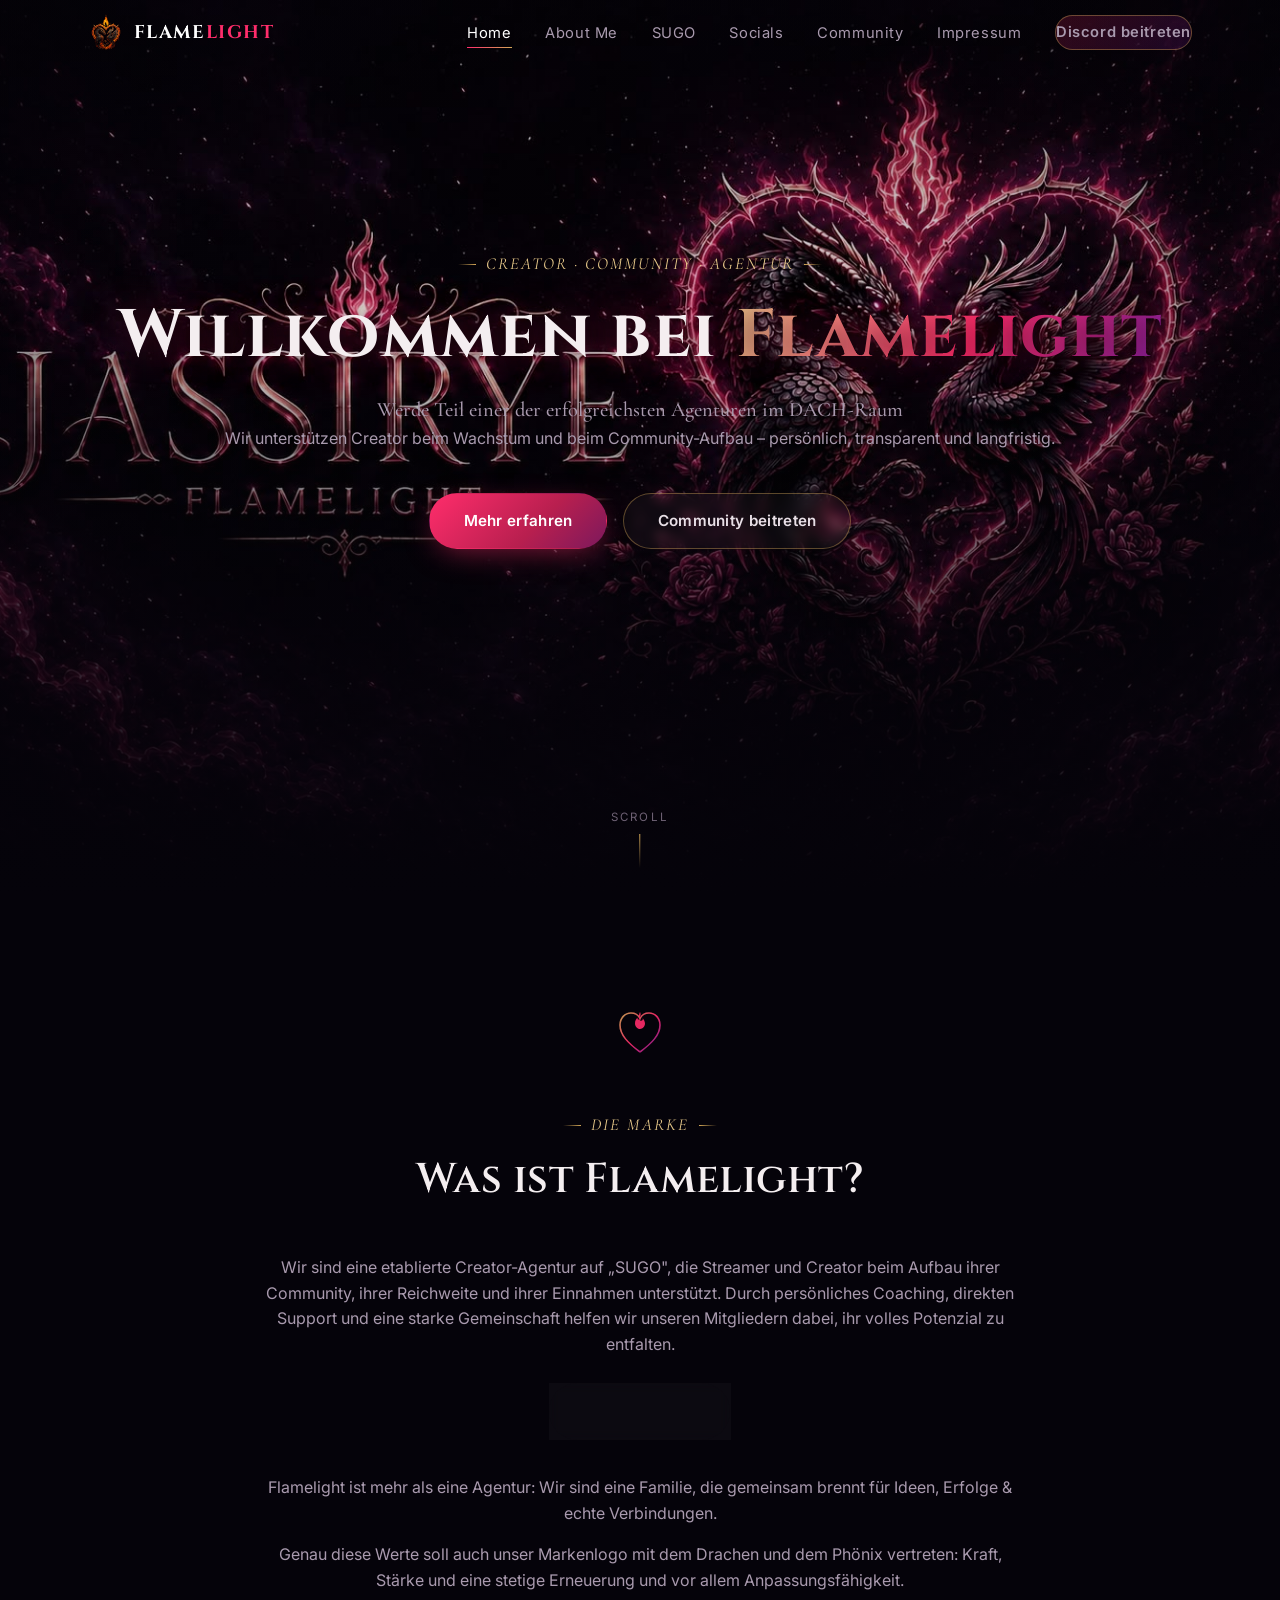
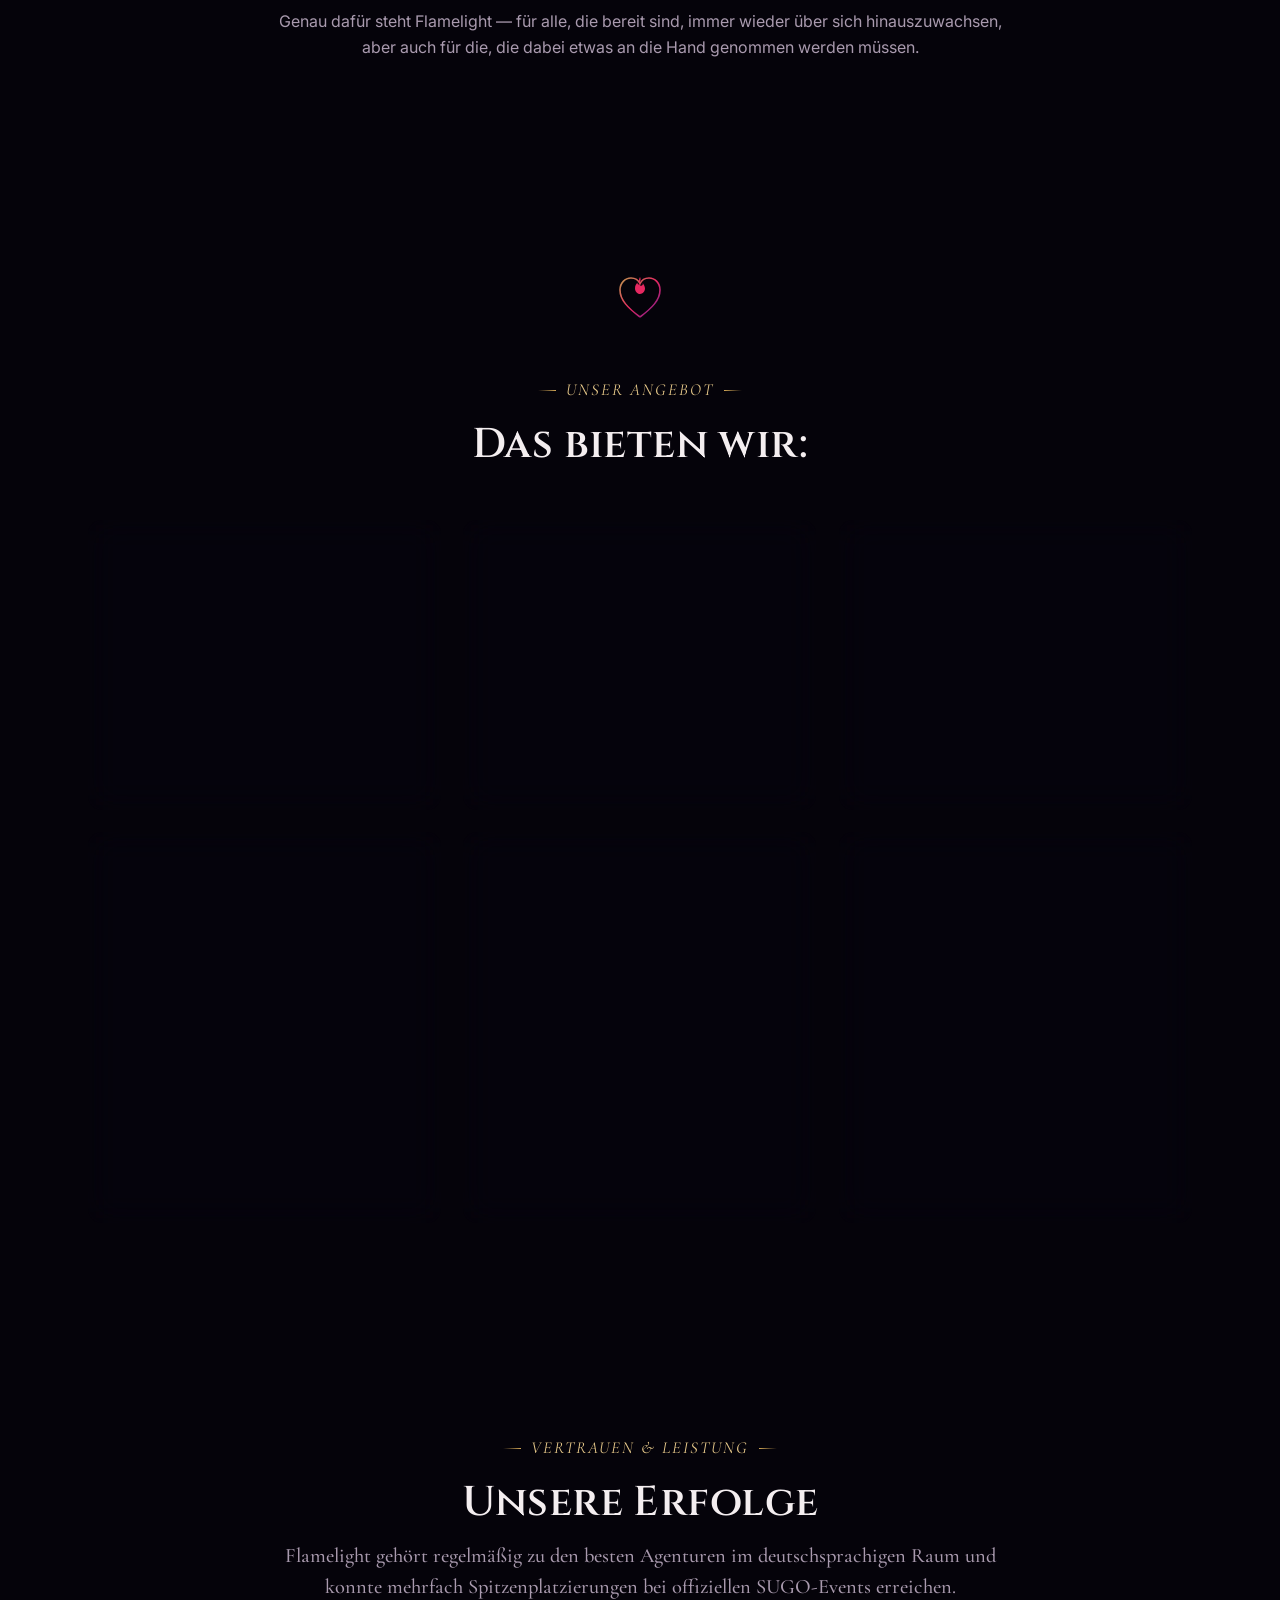
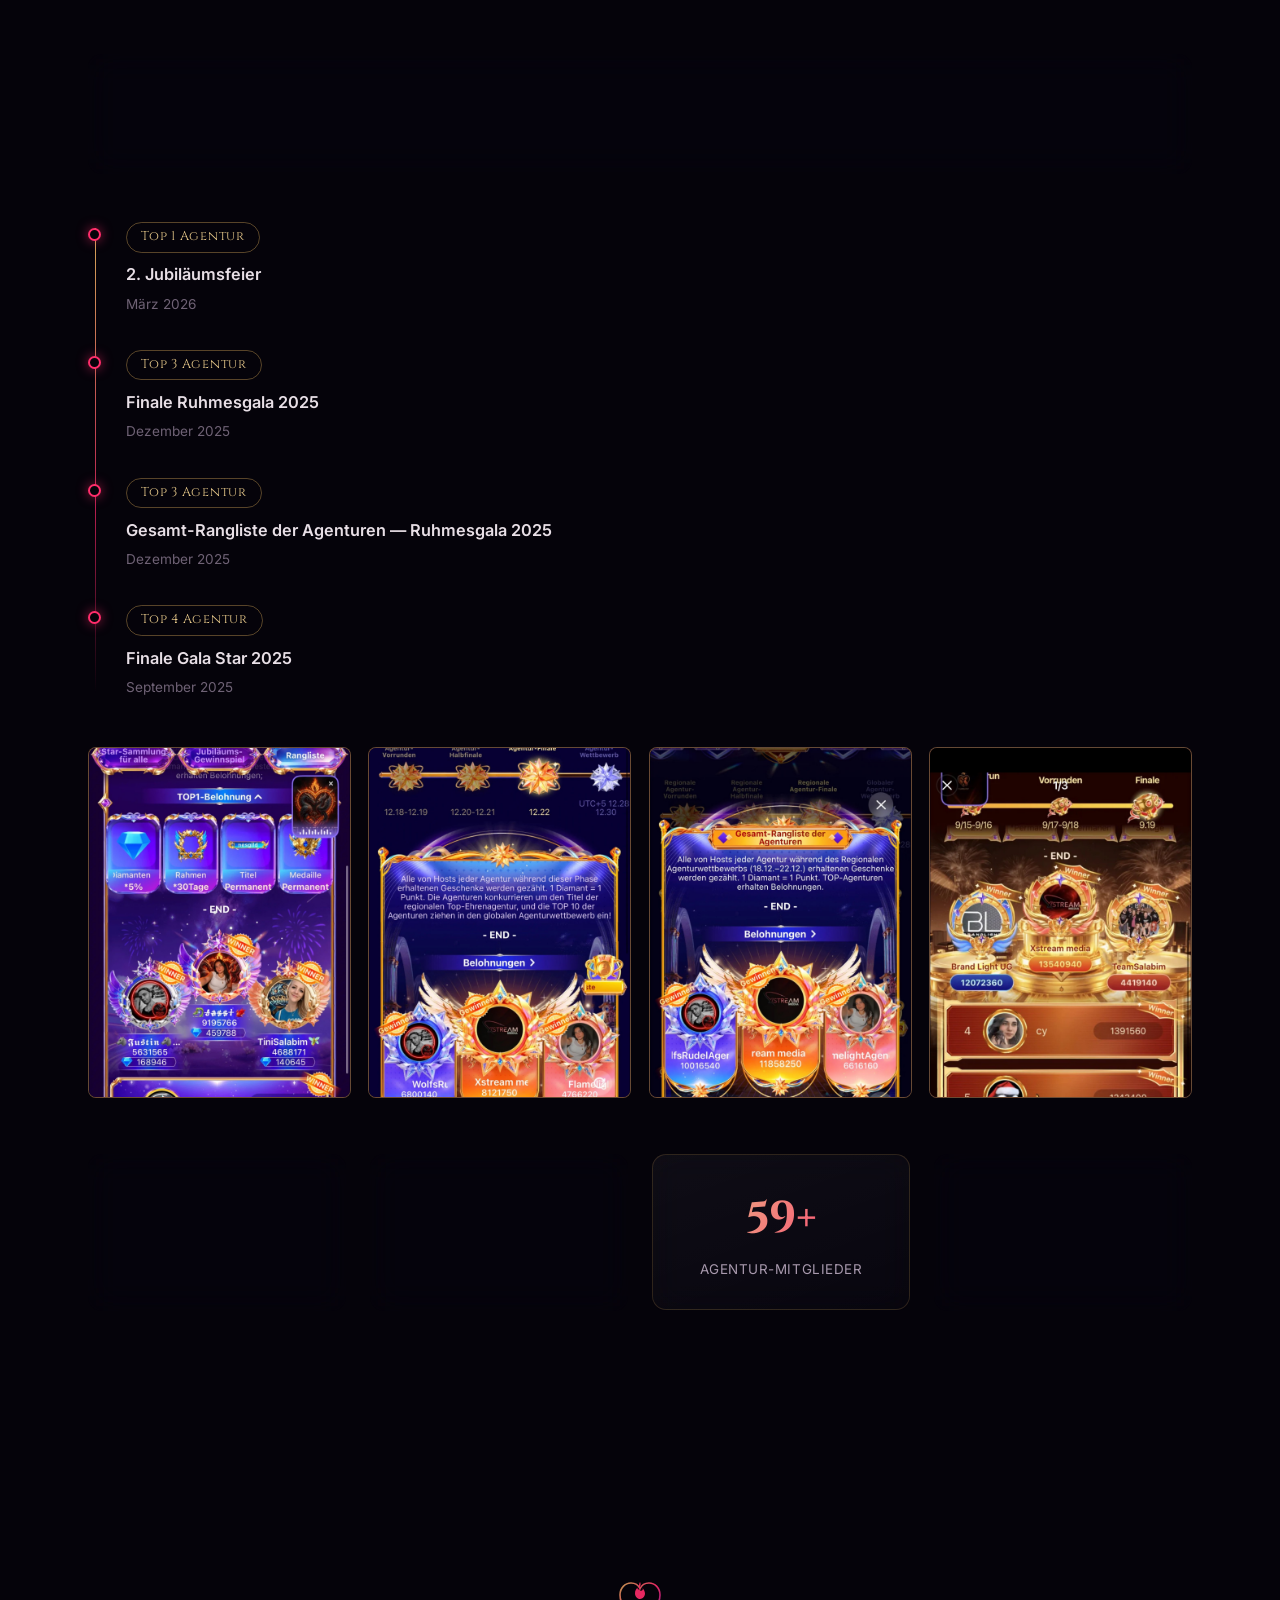
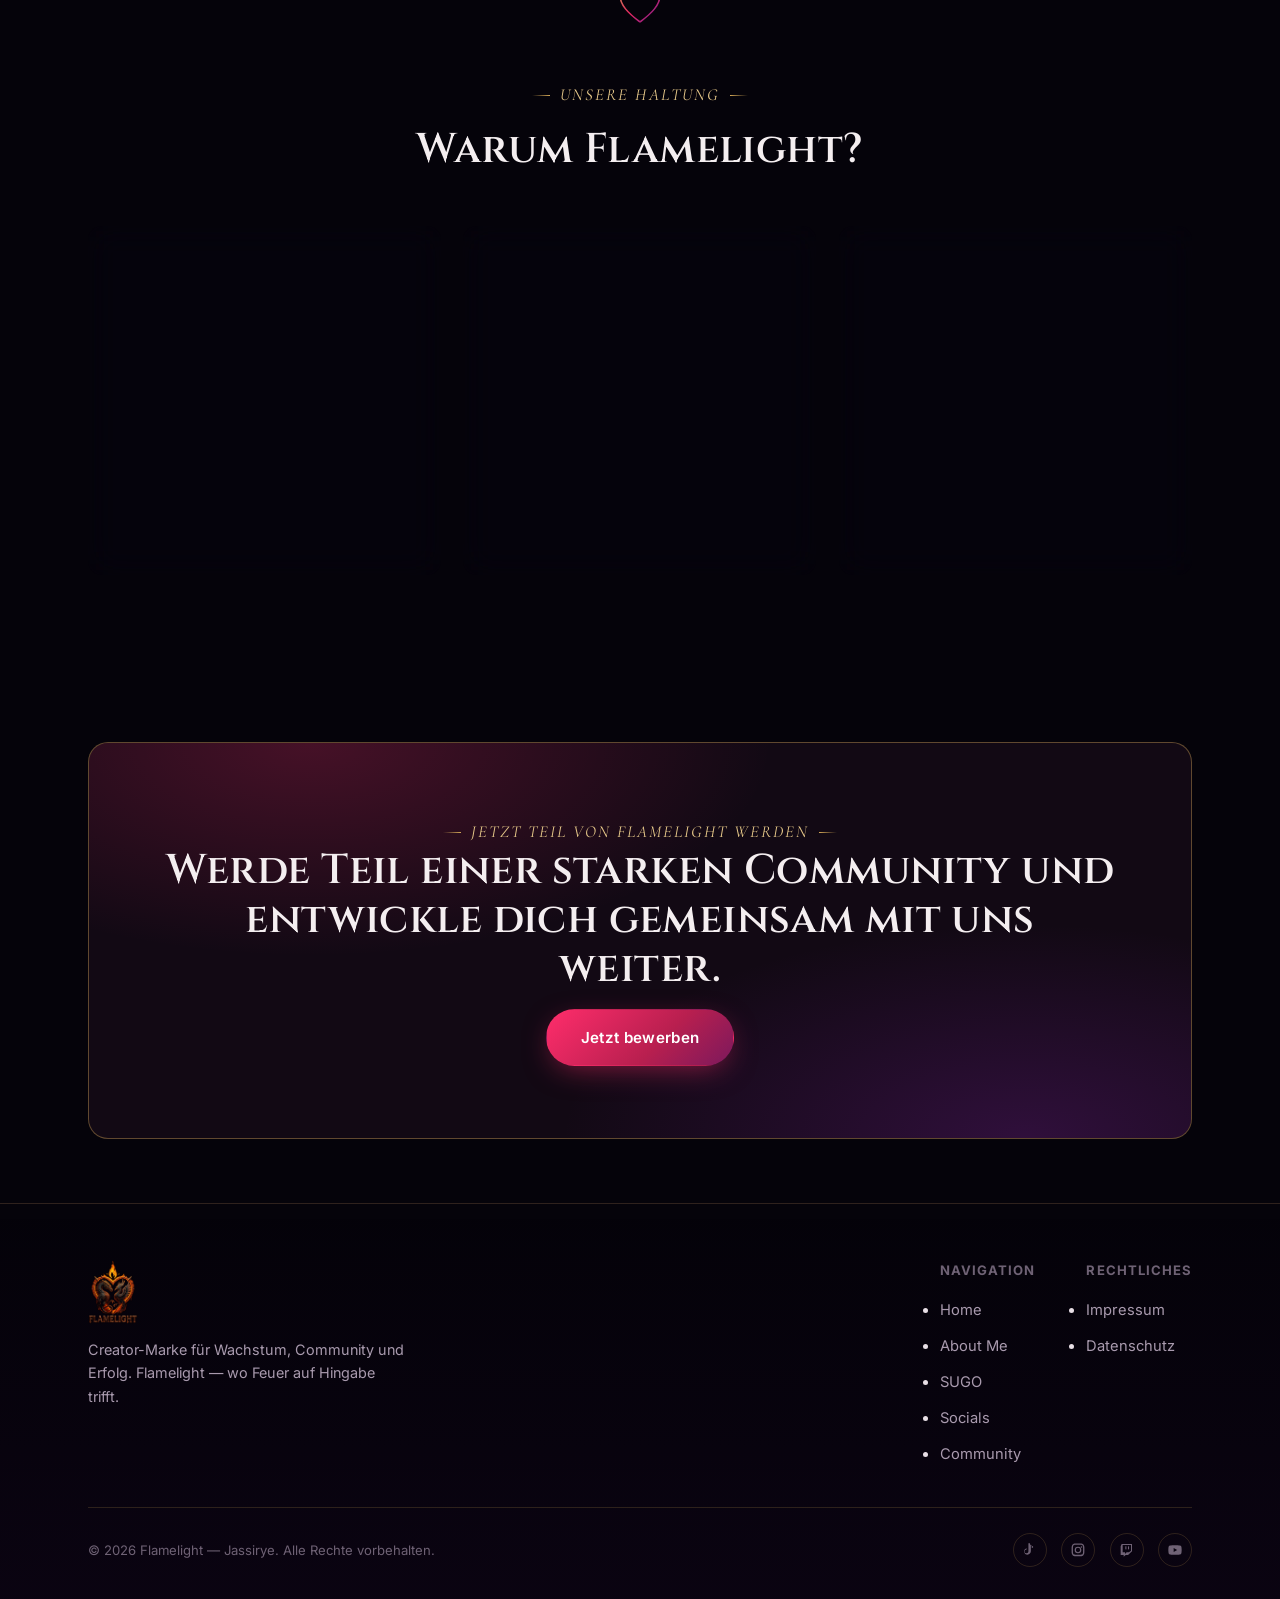
==== commit 5f51e740: "Update index.html" ====
--- a/index.html
+++ b/index.html
@@ -155,11 +155,7 @@
           <h3>Creator-Support</h3>
           <p>Hilfe bei Themen rund um Streaming, Community-Aufbau und die Entwicklung deiner eigenen Creator-Persönlichkeit.</p>
         </div>
-        <div class="value-card glass reveal reveal-delay-1">
-          <svg class="value-icon" viewBox="0 0 24 24" fill="none" stroke="currentColor" stroke-width="1.5" aria-hidden="true"><path d="M8 2v4M16 2v4M3 10h18"/><rect x="3" y="4" width="18" height="18" rx="2"/><path d="M8 14h2M14 14h2M8 18h2"/></svg>
-          <h3>Community-Events</h3>
-          <p>Regelmäßige Aktionen, Events und gemeinsame Aktivitäten, die den Zusammenhalt stärken und für Abwechslung sorgen.</p>
-        </div>
+    
         <div class="value-card glass reveal reveal-delay-2">
           <svg class="value-icon" viewBox="0 0 24 24" fill="none" stroke="currentColor" stroke-width="1.5" aria-hidden="true"><path d="M14 2H6a2 2 0 0 0-2 2v16a2 2 0 0 0 2 2h12a2 2 0 0 0 2-2V8Z"/><path d="M14 2v6h6"/><path d="M9 15h6M9 11h2"/></svg>
           <h3>Hilfestellung bei Gewerbe &amp; Steuern</h3>
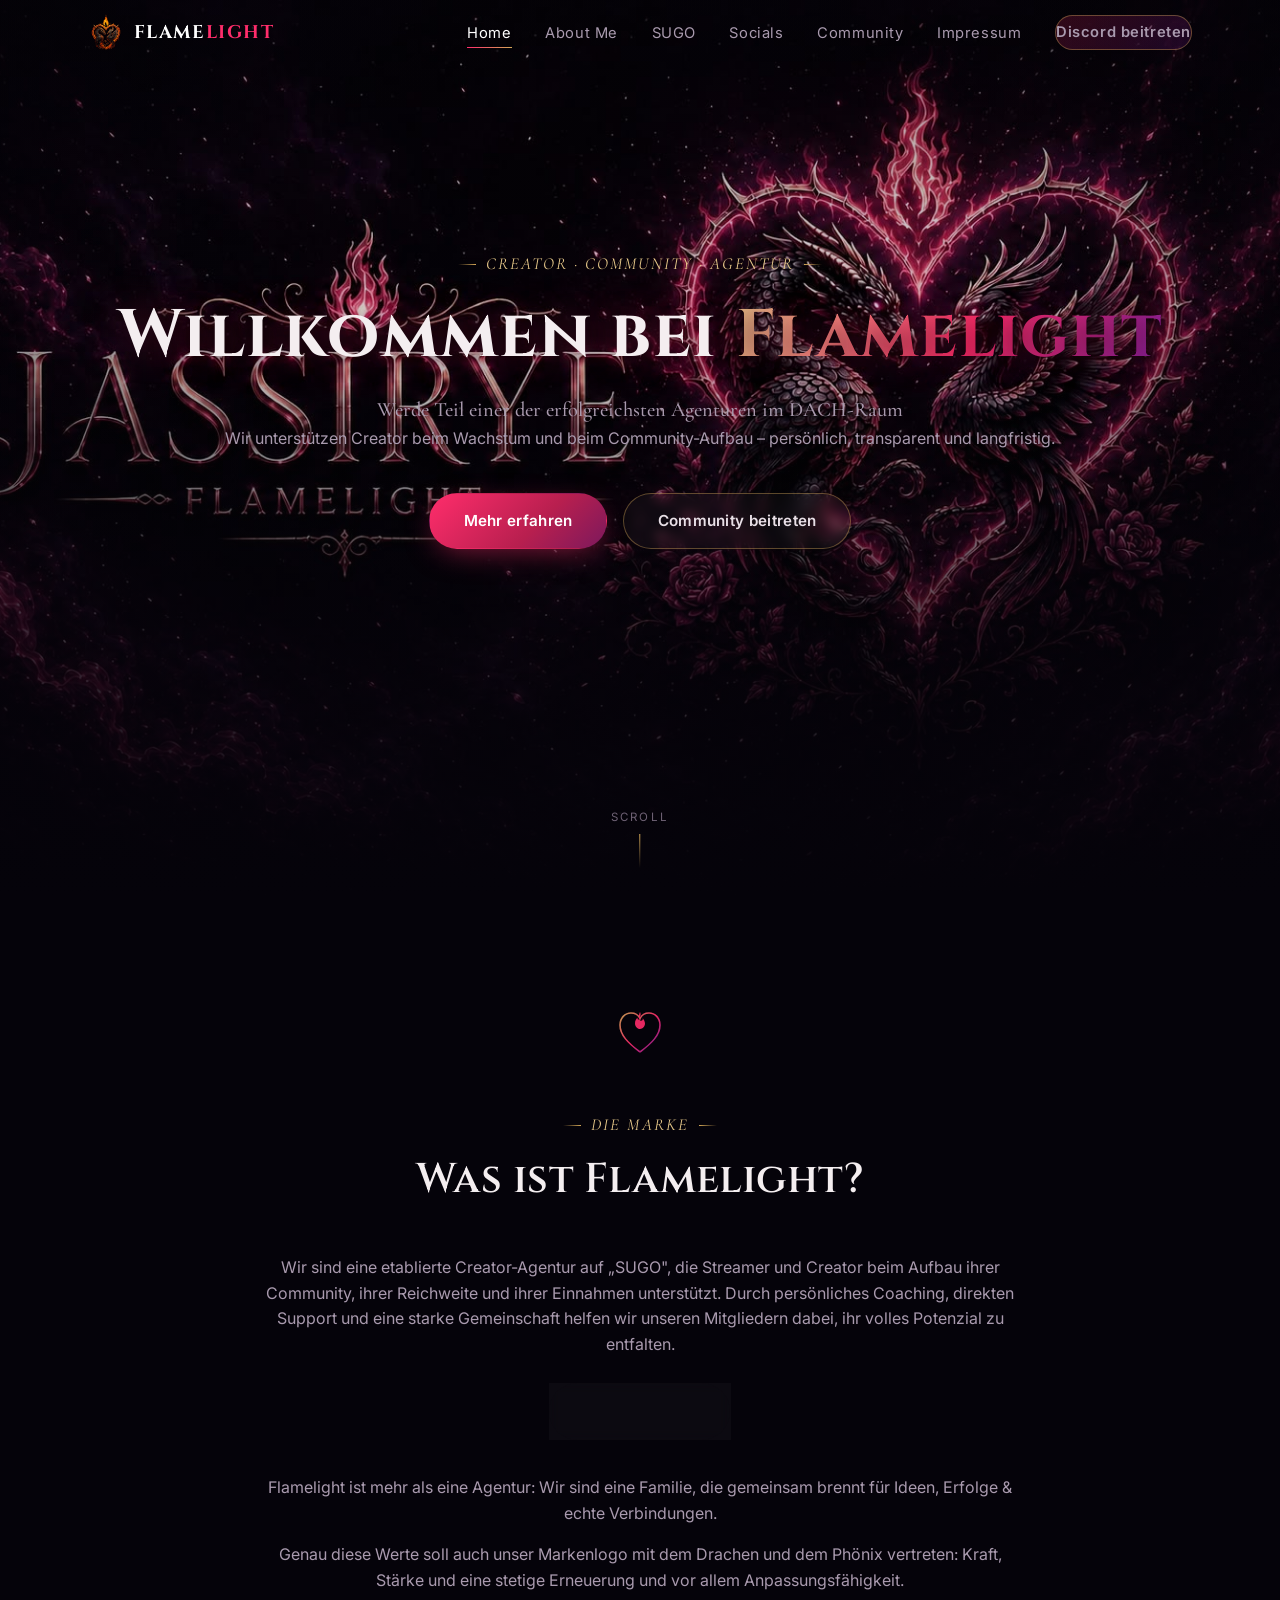
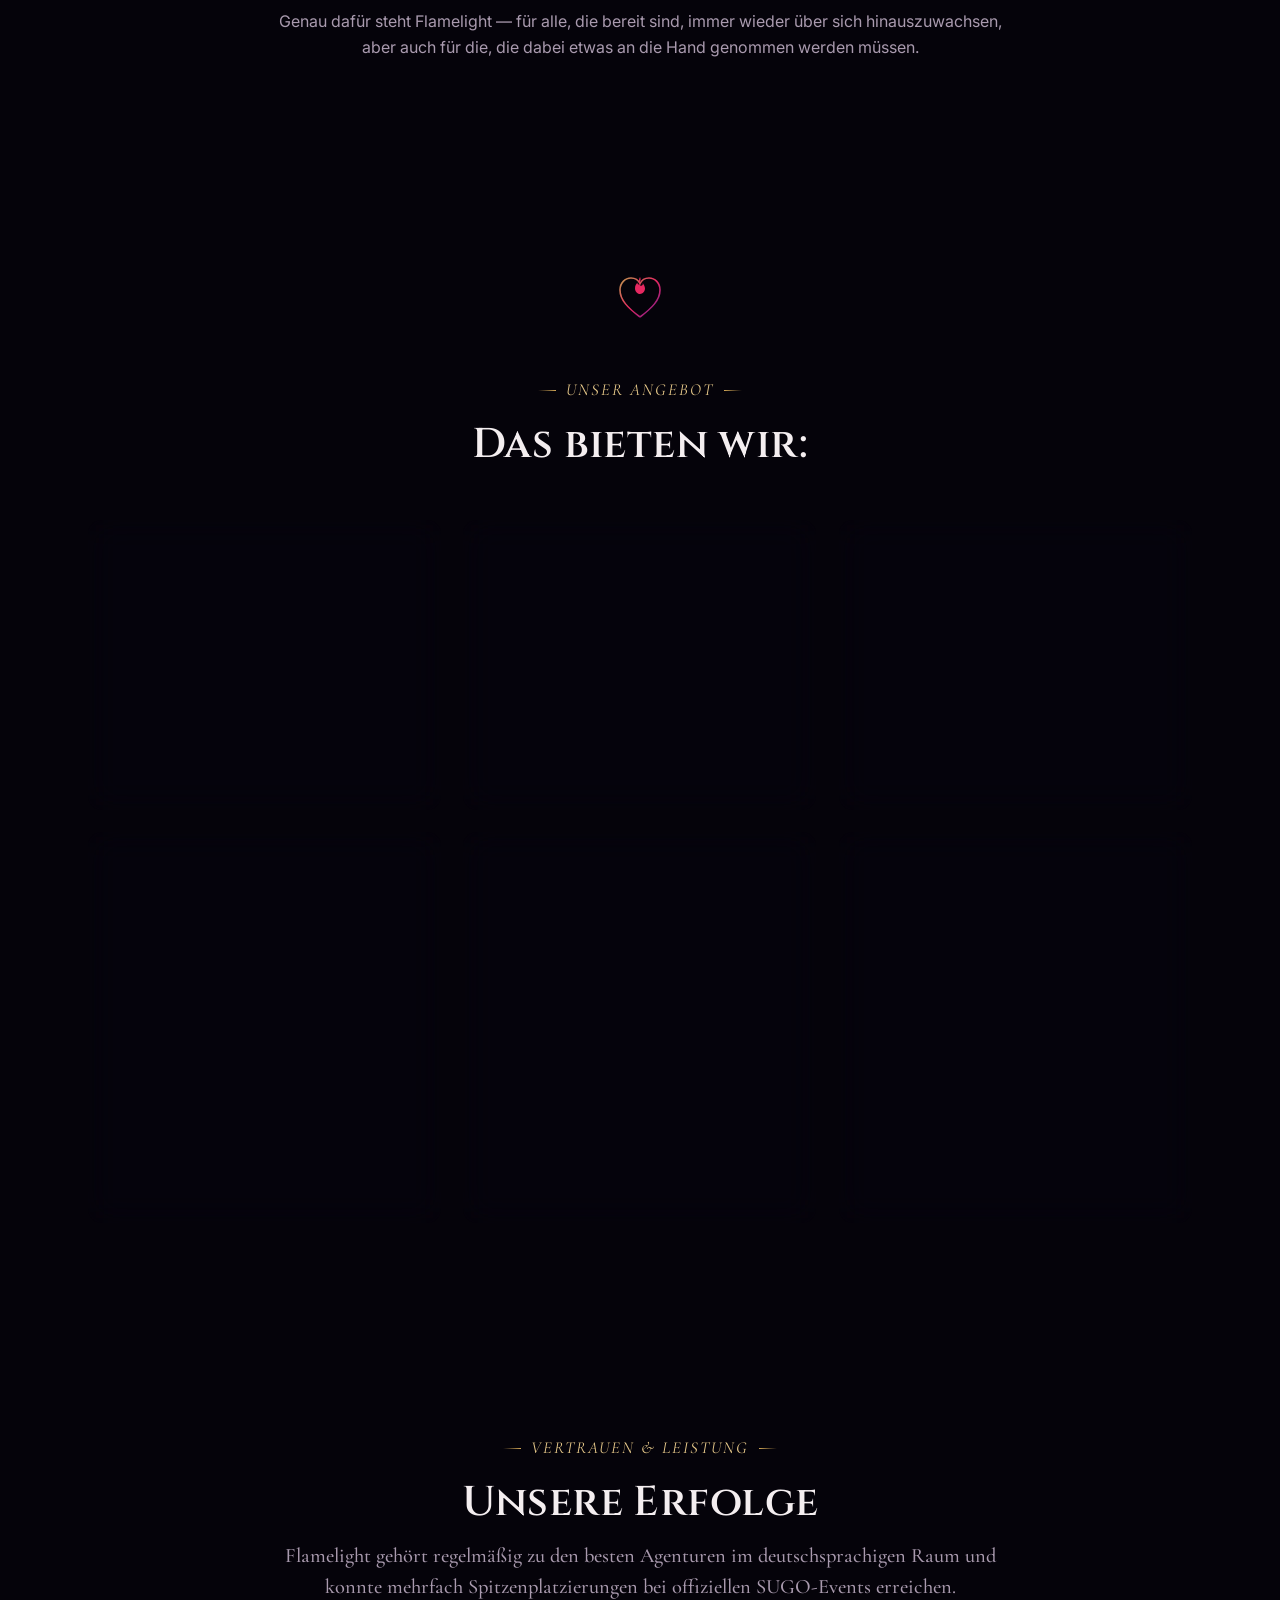
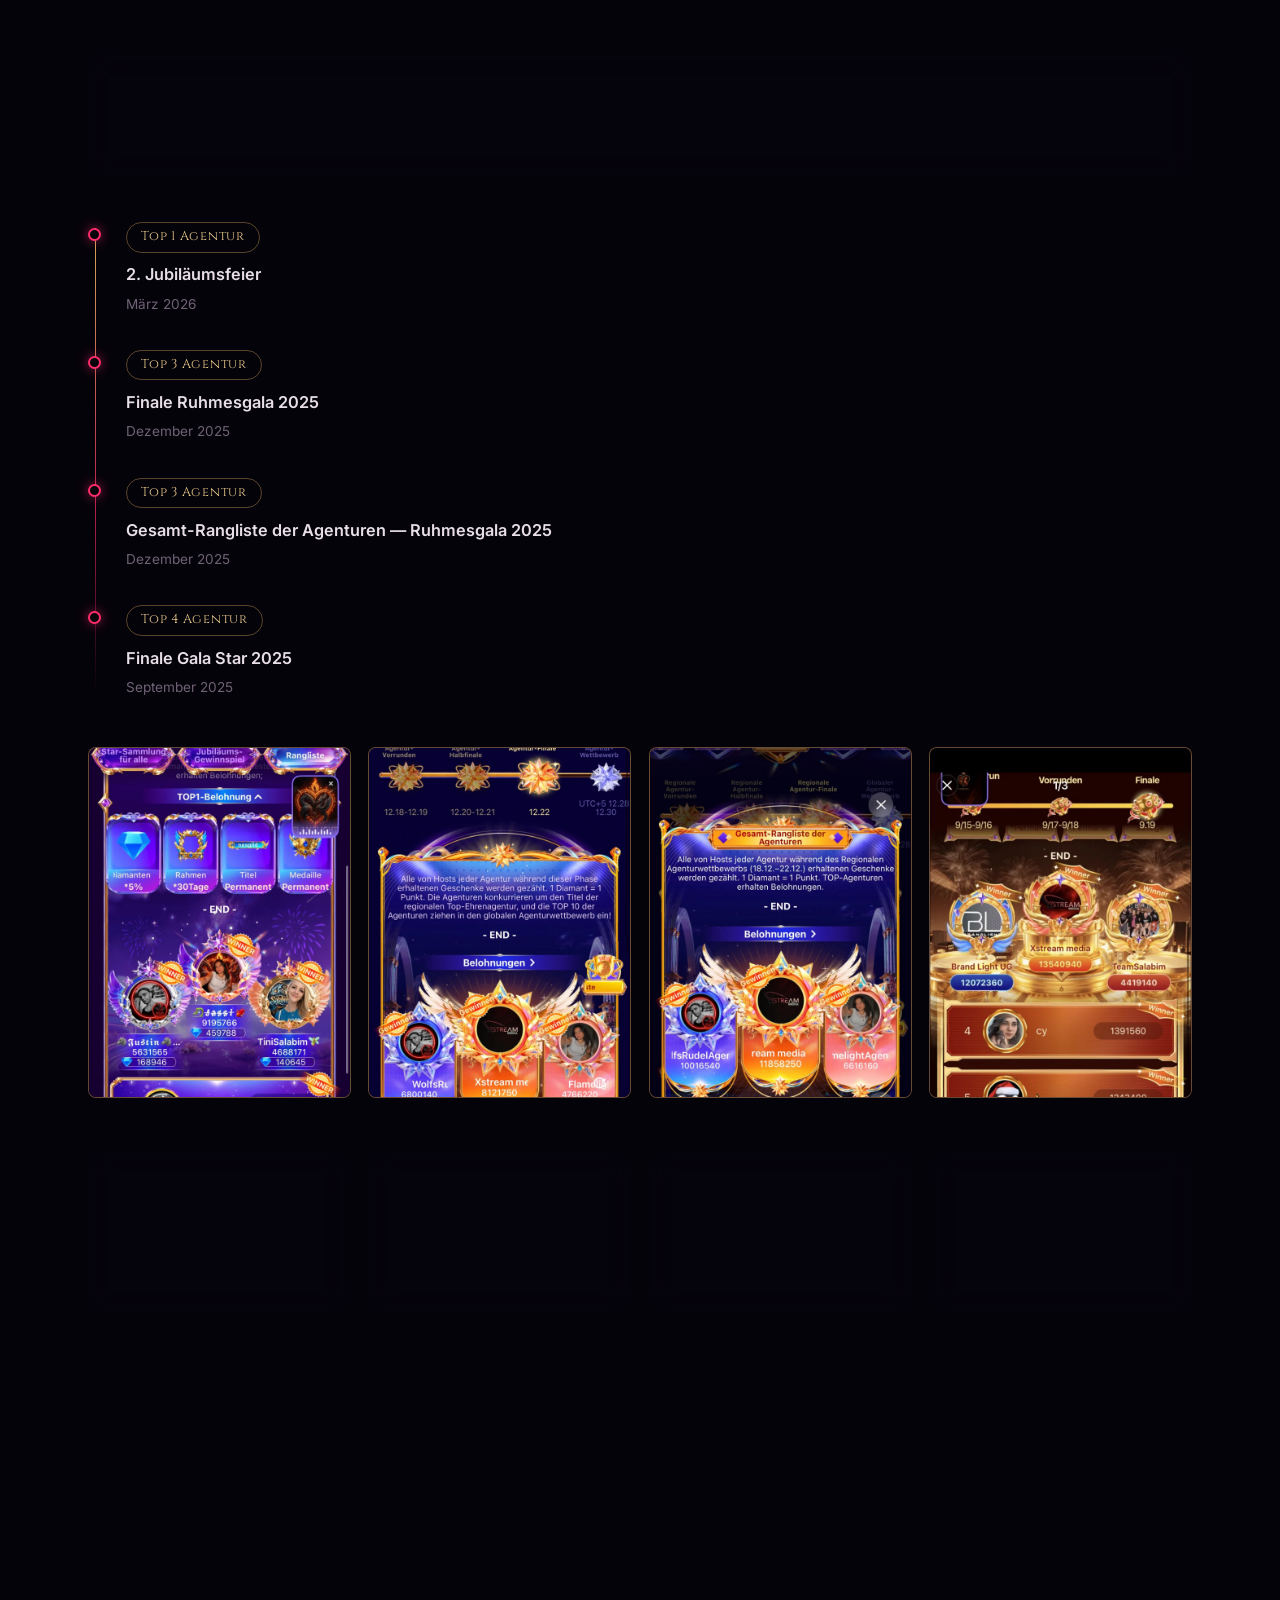
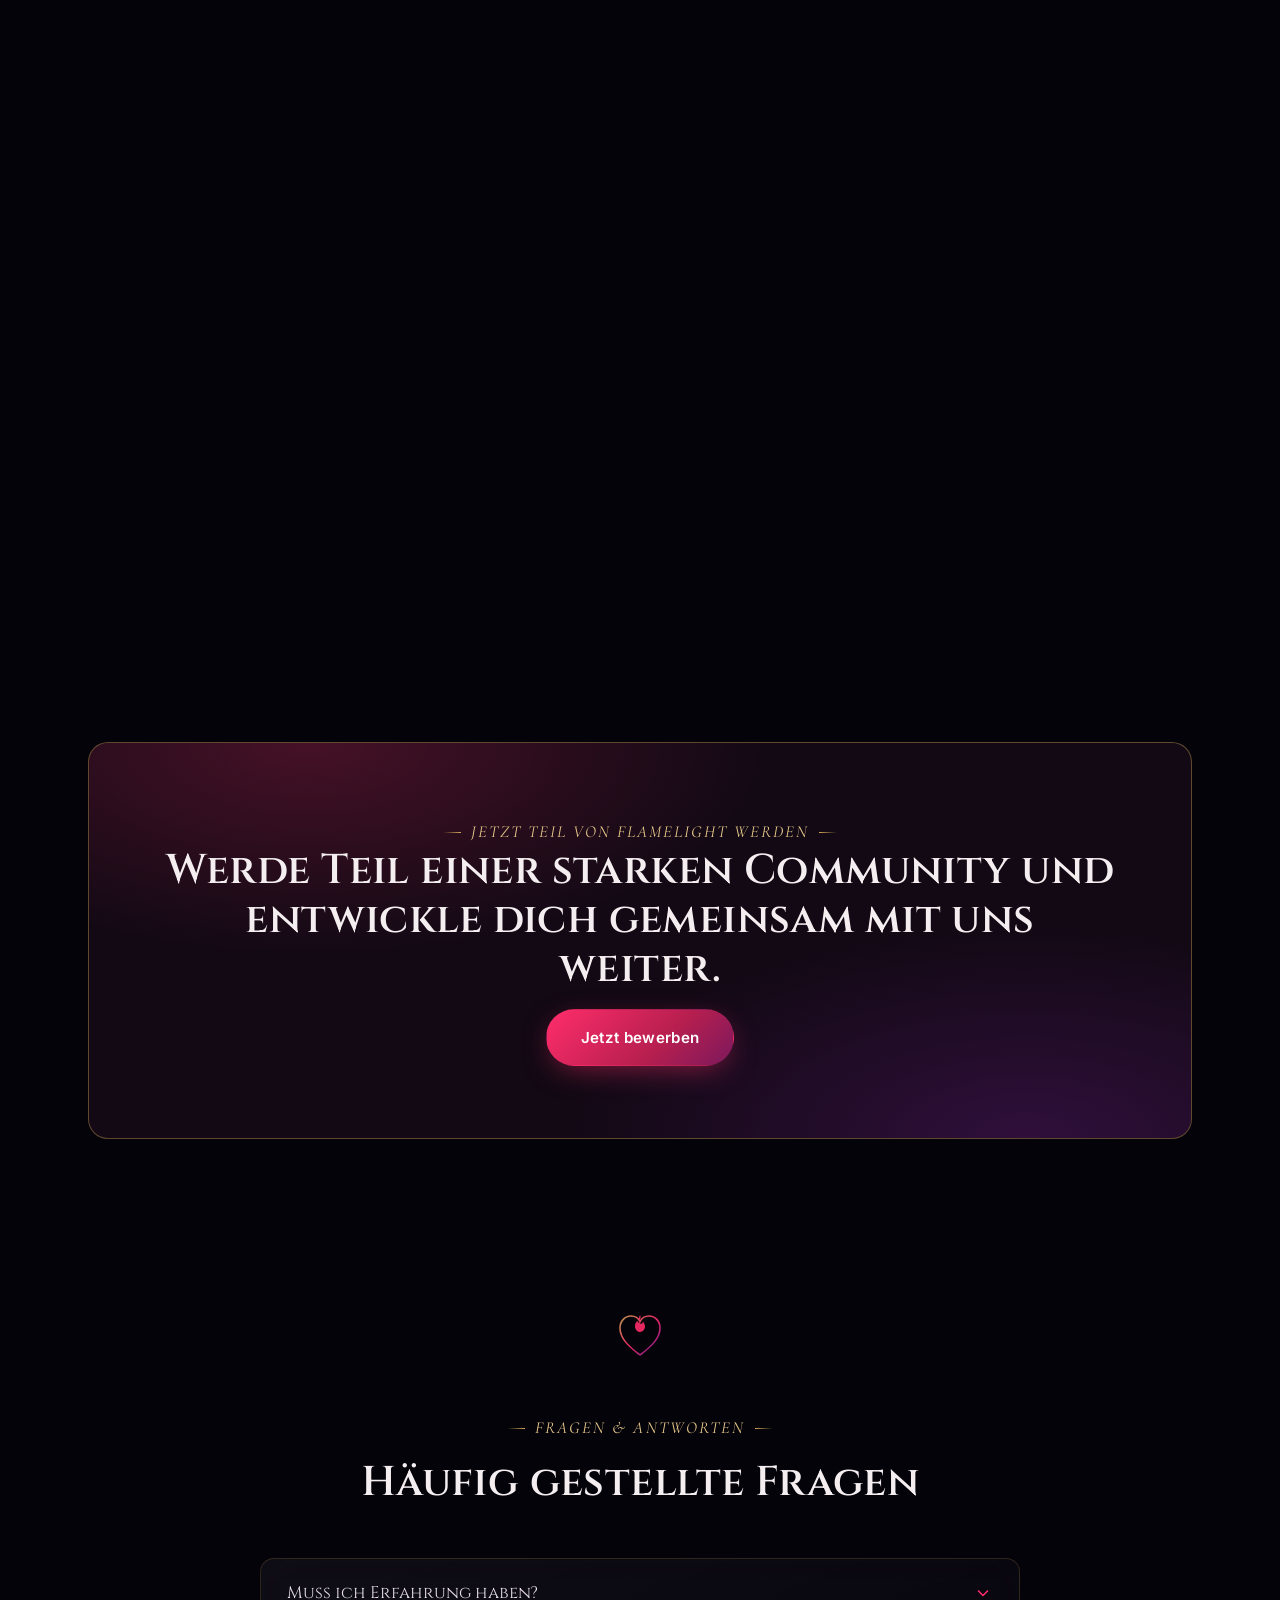
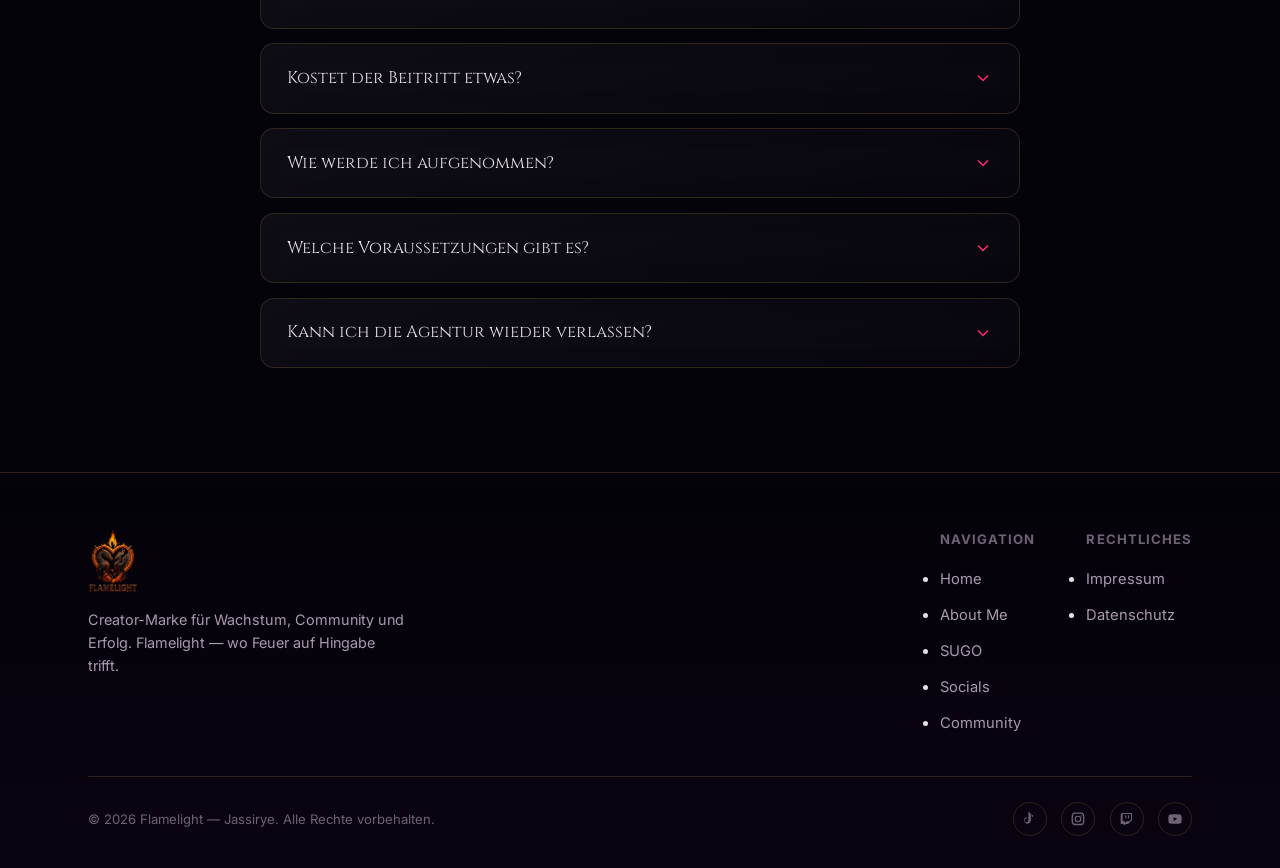
==== commit c6a081f9: "Add files via upload" ====
--- a/index.html
+++ b/index.html
@@ -322,6 +322,68 @@
     </div>
   </section>
 
+  <!-- ================= FAQ ================= -->
+  <section>
+    <div class="container">
+      <div class="heart-divider" aria-hidden="true">
+        <svg viewBox="0 0 56 56" fill="none" xmlns="http://www.w3.org/2000/svg">
+          <path class="hd-path" d="M28 48C16 39 8 31 8 21c0-7 5-12 11-12 4 0 7.5 2.3 9 5.7C29.5 11.3 33 9 37 9c6 0 11 5 11 12 0 10-8 18-20 27Z" stroke="url(#hg-faq)" stroke-width="1.6"/>
+          <path class="hd-flame" d="M28 8c1.4 3 0 4.4-0.5 6.2-0.4 1.4 0.4 2.6 1.6 2.6 1.4 0 2-1.4 1.6-2.8C32 16 33 17.6 33 19.6c0 3-2.2 5.4-5 5.4s-5-2.6-5-5.8c0-2.6 1.4-4.4 2.6-5.6-0.3 1.2 0.2 2 1 2 0.8 0 1-0.8 0.7-1.6C26.5 12 27 10 28 8Z" fill="#ff2d6b"/>
+          <defs>
+            <linearGradient id="hg-faq" x1="8" y1="9" x2="48" y2="48" gradientUnits="userSpaceOnUse">
+              <stop stop-color="#d4a857"/>
+              <stop offset="0.5" stop-color="#ff2d6b"/>
+              <stop offset="1" stop-color="#7c1fa0"/>
+            </linearGradient>
+          </defs>
+        </svg>
+      </div>
+
+      <div class="section-head reveal">
+        <span class="eyebrow">Fragen &amp; Antworten</span>
+        <h2>Häufig gestellte Fragen</h2>
+      </div>
+
+      <div class="faq-list reveal">
+        <details class="faq-item glass">
+          <summary>
+            <span>Muss ich Erfahrung haben?</span>
+            <svg class="faq-icon" viewBox="0 0 24 24" fill="none" stroke="currentColor" stroke-width="1.8" aria-hidden="true"><path d="M6 9l6 6 6-6"/></svg>
+          </summary>
+          <p>[Platzhalter — Antwort folgt.]</p>
+        </details>
+        <details class="faq-item glass">
+          <summary>
+            <span>Kostet der Beitritt etwas?</span>
+            <svg class="faq-icon" viewBox="0 0 24 24" fill="none" stroke="currentColor" stroke-width="1.8" aria-hidden="true"><path d="M6 9l6 6 6-6"/></svg>
+          </summary>
+          <p>[Platzhalter — Antwort folgt.]</p>
+        </details>
+        <details class="faq-item glass">
+          <summary>
+            <span>Wie werde ich aufgenommen?</span>
+            <svg class="faq-icon" viewBox="0 0 24 24" fill="none" stroke="currentColor" stroke-width="1.8" aria-hidden="true"><path d="M6 9l6 6 6-6"/></svg>
+          </summary>
+          <p>[Platzhalter — Antwort folgt.]</p>
+        </details>
+        <details class="faq-item glass">
+          <summary>
+            <span>Welche Voraussetzungen gibt es?</span>
+            <svg class="faq-icon" viewBox="0 0 24 24" fill="none" stroke="currentColor" stroke-width="1.8" aria-hidden="true"><path d="M6 9l6 6 6-6"/></svg>
+          </summary>
+          <p>[Platzhalter — Antwort folgt.]</p>
+        </details>
+        <details class="faq-item glass">
+          <summary>
+            <span>Kann ich die Agentur wieder verlassen?</span>
+            <svg class="faq-icon" viewBox="0 0 24 24" fill="none" stroke="currentColor" stroke-width="1.8" aria-hidden="true"><path d="M6 9l6 6 6-6"/></svg>
+          </summary>
+          <p>[Platzhalter — Antwort folgt.]</p>
+        </details>
+      </div>
+    </div>
+  </section>
+
 </main>
 
 <!-- ================= FOOTER ================= -->
--- a/style.css
+++ b/style.css
@@ -1188,3 +1188,49 @@
   margin: 3rem 0;
 }
 @media (max-width: 860px) { .community-points { grid-template-columns: 1fr; } }
+
+/* ==========================================================================
+   FAQ
+   ========================================================================== */
+.faq-list {
+  max-width: 760px;
+  margin: 0 auto;
+  display: flex;
+  flex-direction: column;
+  gap: 0.9rem;
+}
+.faq-item {
+  padding: 0;
+  overflow: hidden;
+  transition: border-color 0.3s var(--ease);
+}
+.faq-item:hover { border-color: var(--line-strong); }
+.faq-item summary {
+  list-style: none;
+  cursor: pointer;
+  display: flex;
+  align-items: center;
+  justify-content: space-between;
+  gap: 1rem;
+  padding: 1.3rem 1.6rem;
+  font-family: var(--font-display);
+  font-size: 1.05rem;
+  color: var(--ink);
+}
+.faq-item summary::-webkit-details-marker { display: none; }
+.faq-icon {
+  width: 20px;
+  height: 20px;
+  flex-shrink: 0;
+  color: var(--ember);
+  transition: transform 0.35s var(--ease);
+}
+.faq-item[open] .faq-icon { transform: rotate(180deg); }
+.faq-item p {
+  margin: 0;
+  padding: 0 1.6rem 1.5rem;
+  color: var(--ink-dim);
+  font-size: 0.96rem;
+  line-height: 1.7;
+}
+.faq-item[open] summary { border-bottom: 1px solid var(--line); }
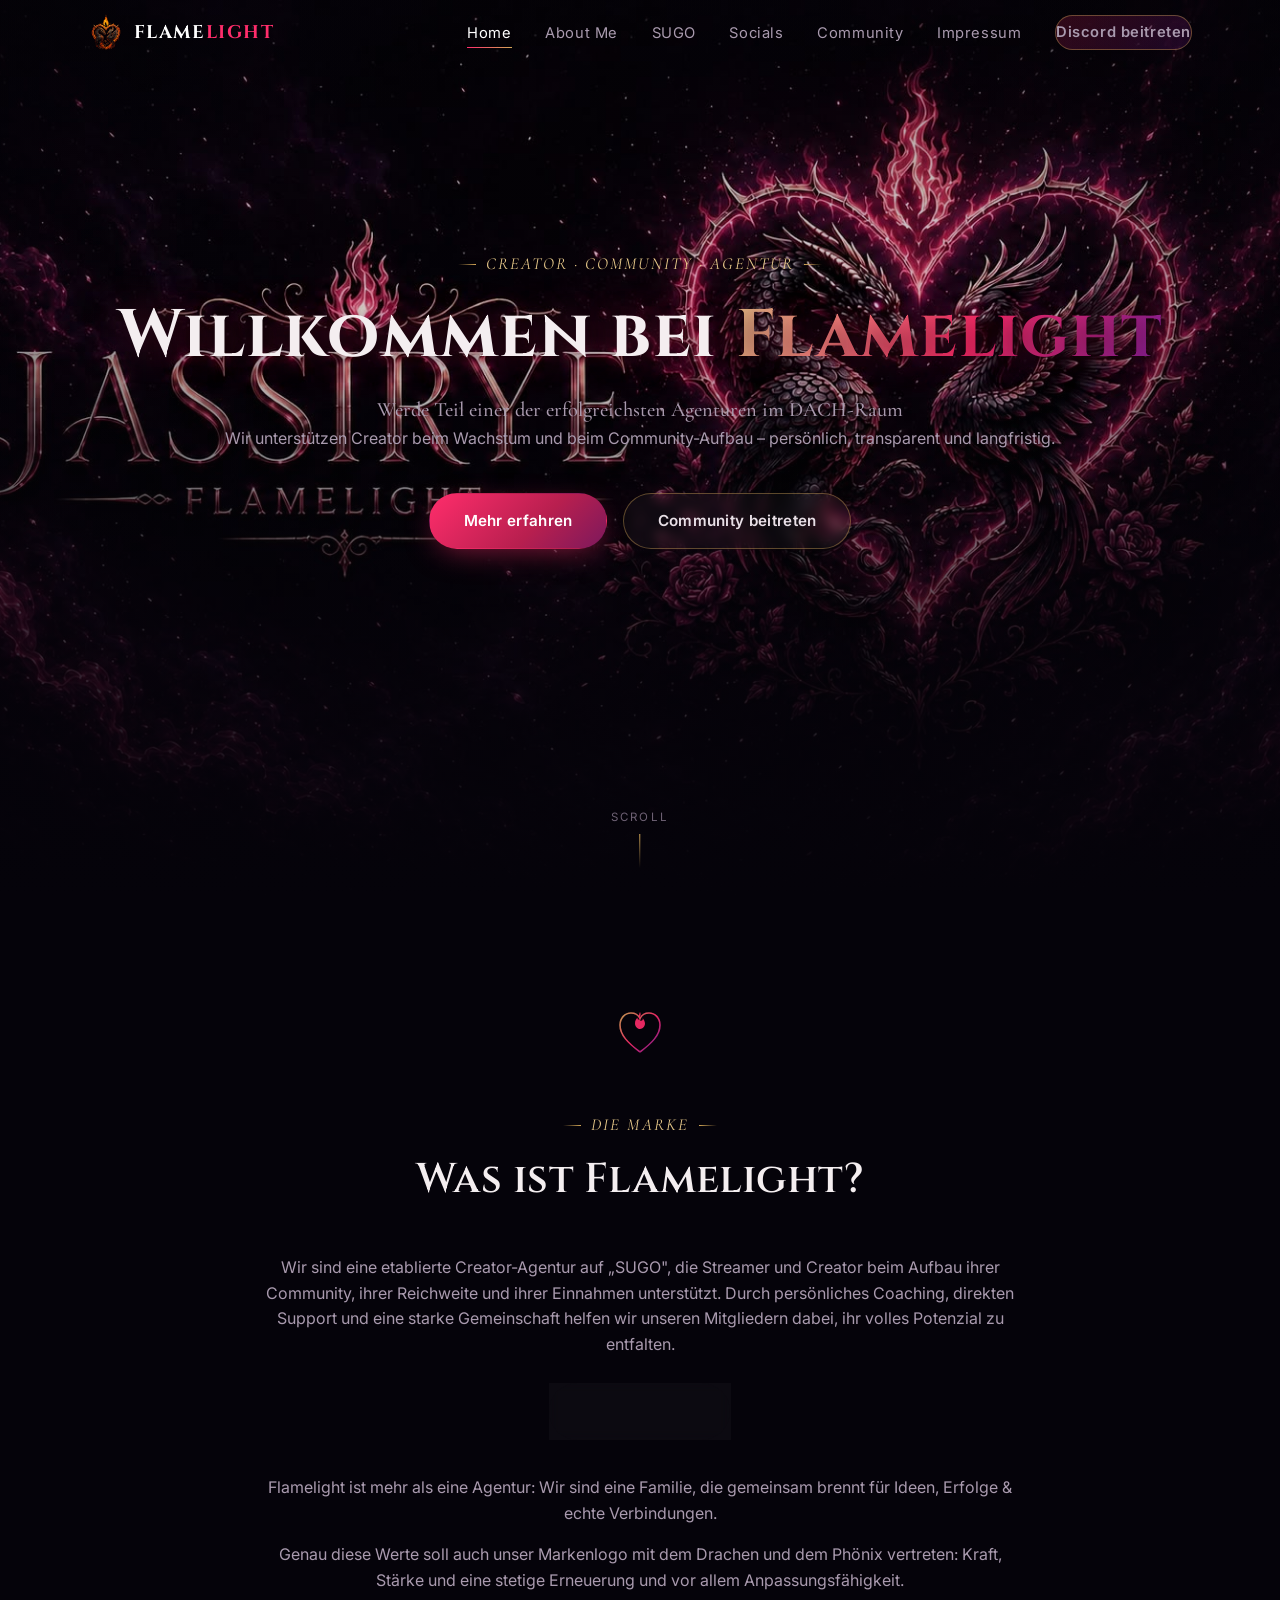
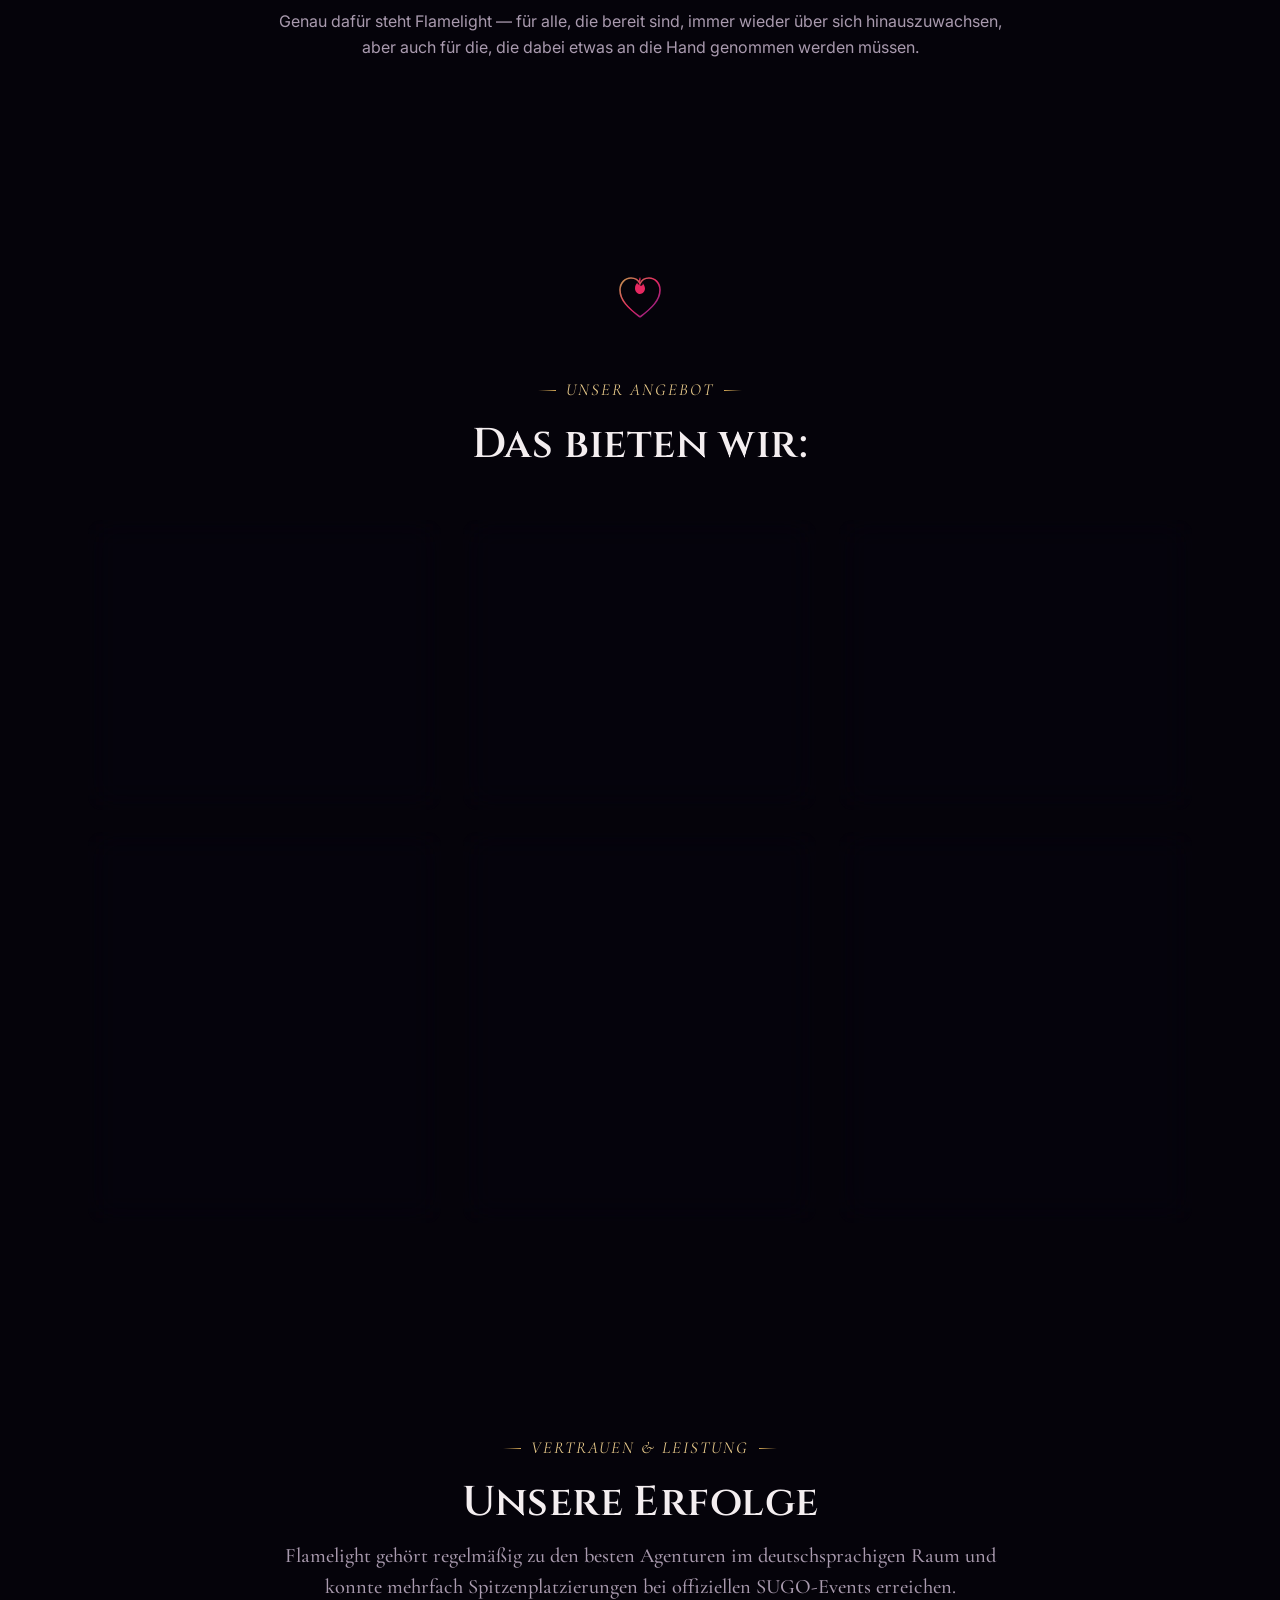
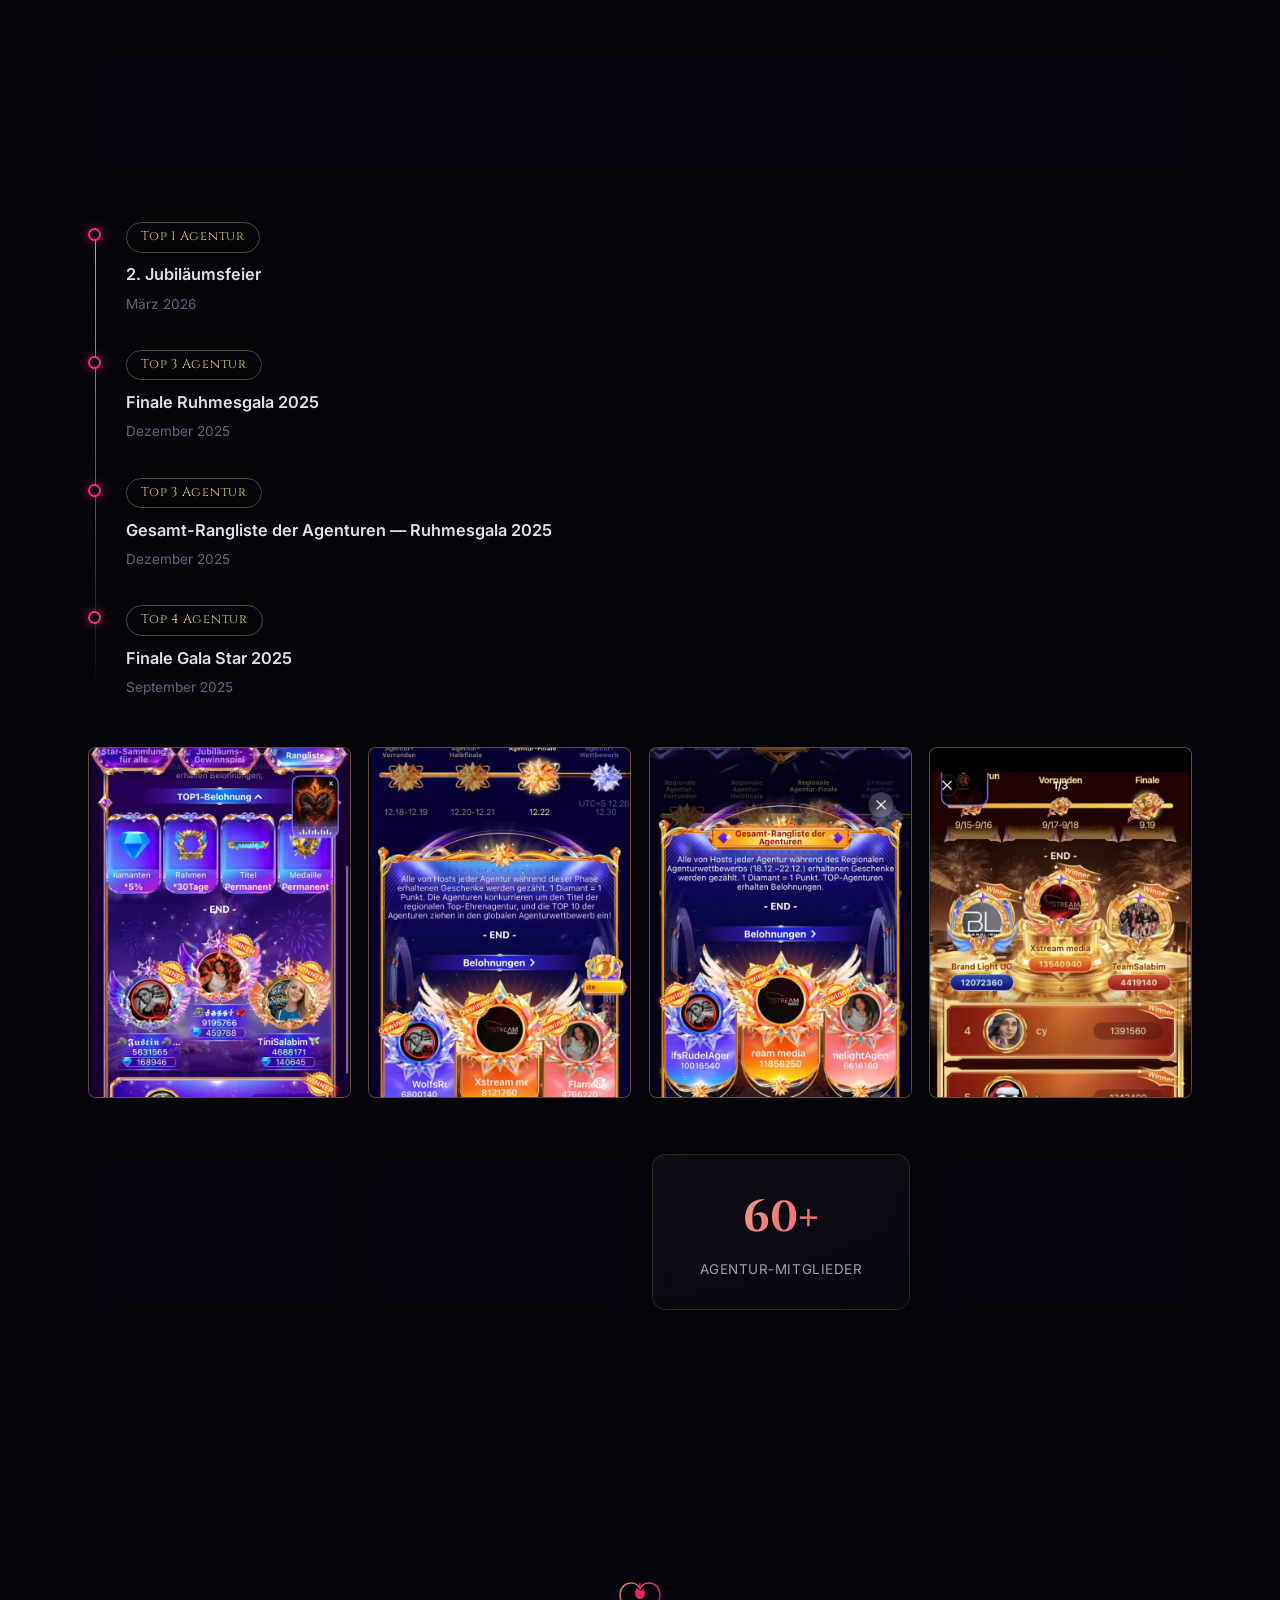
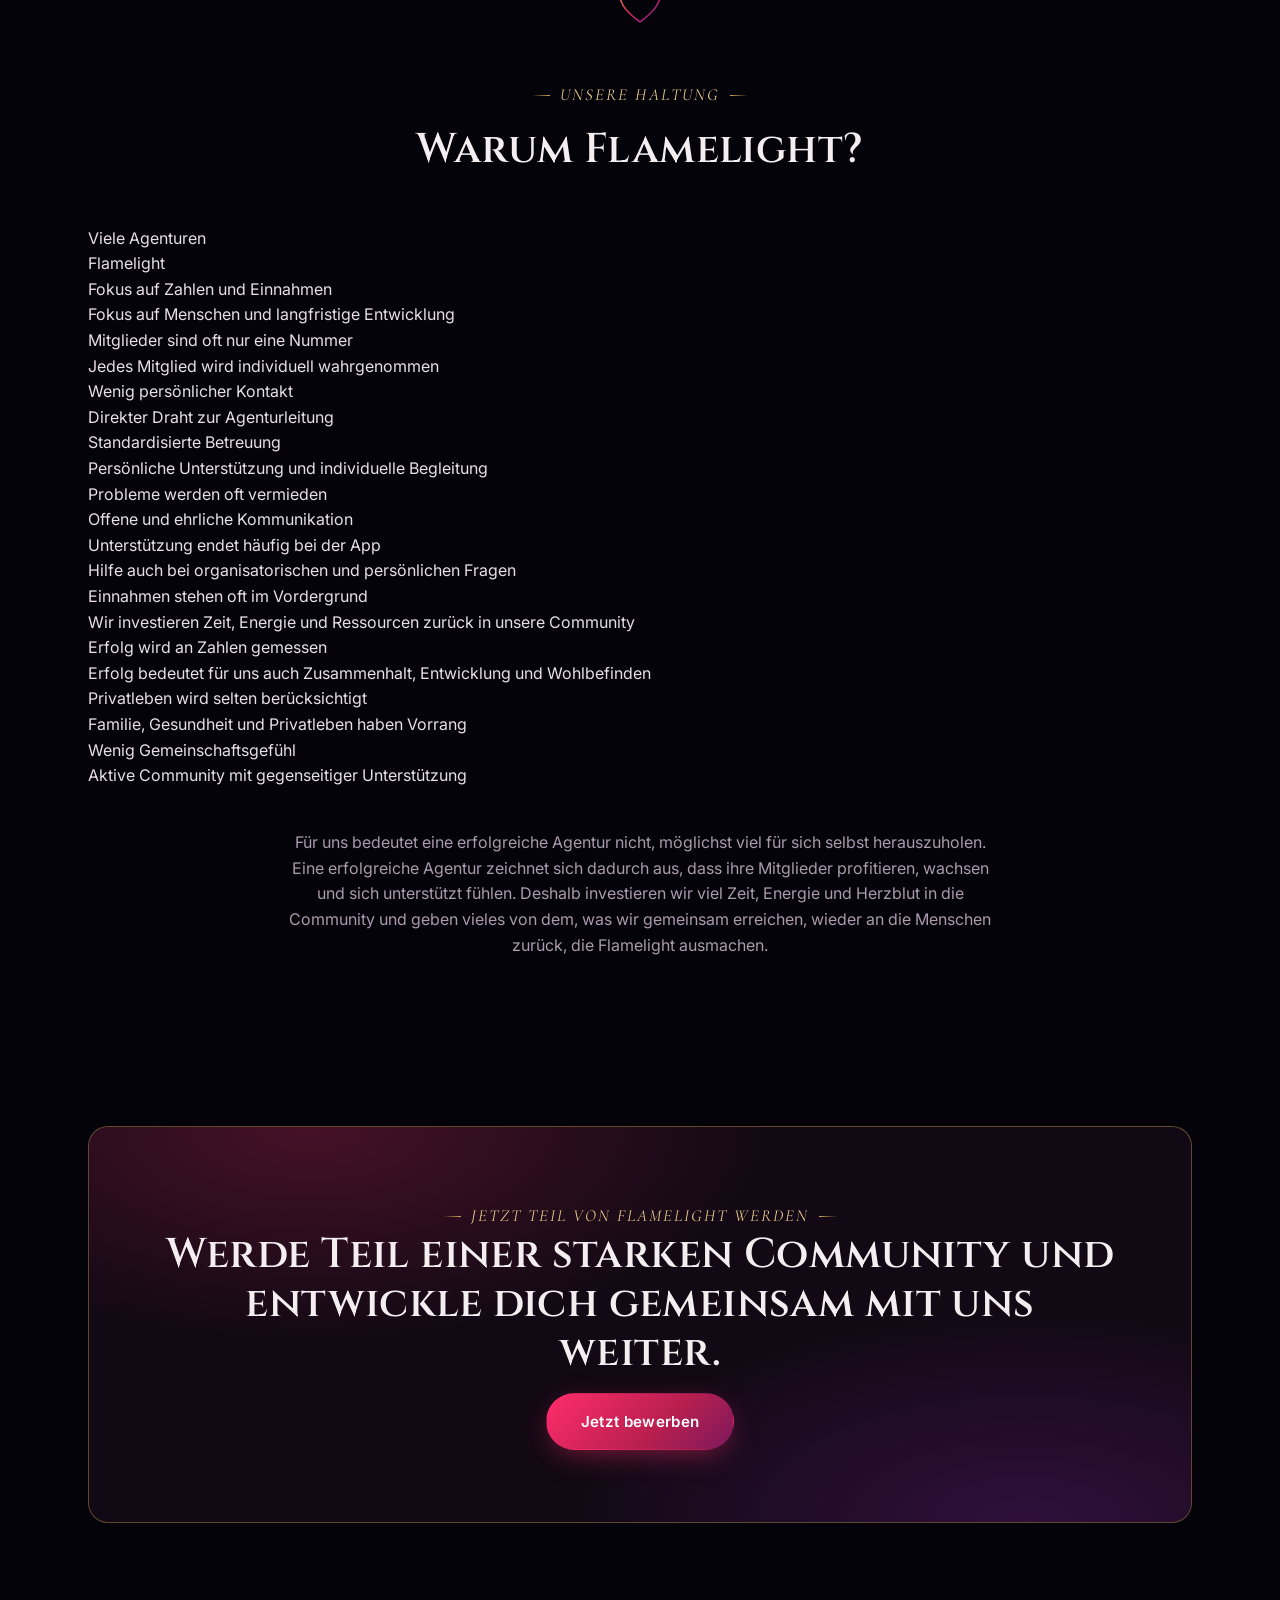
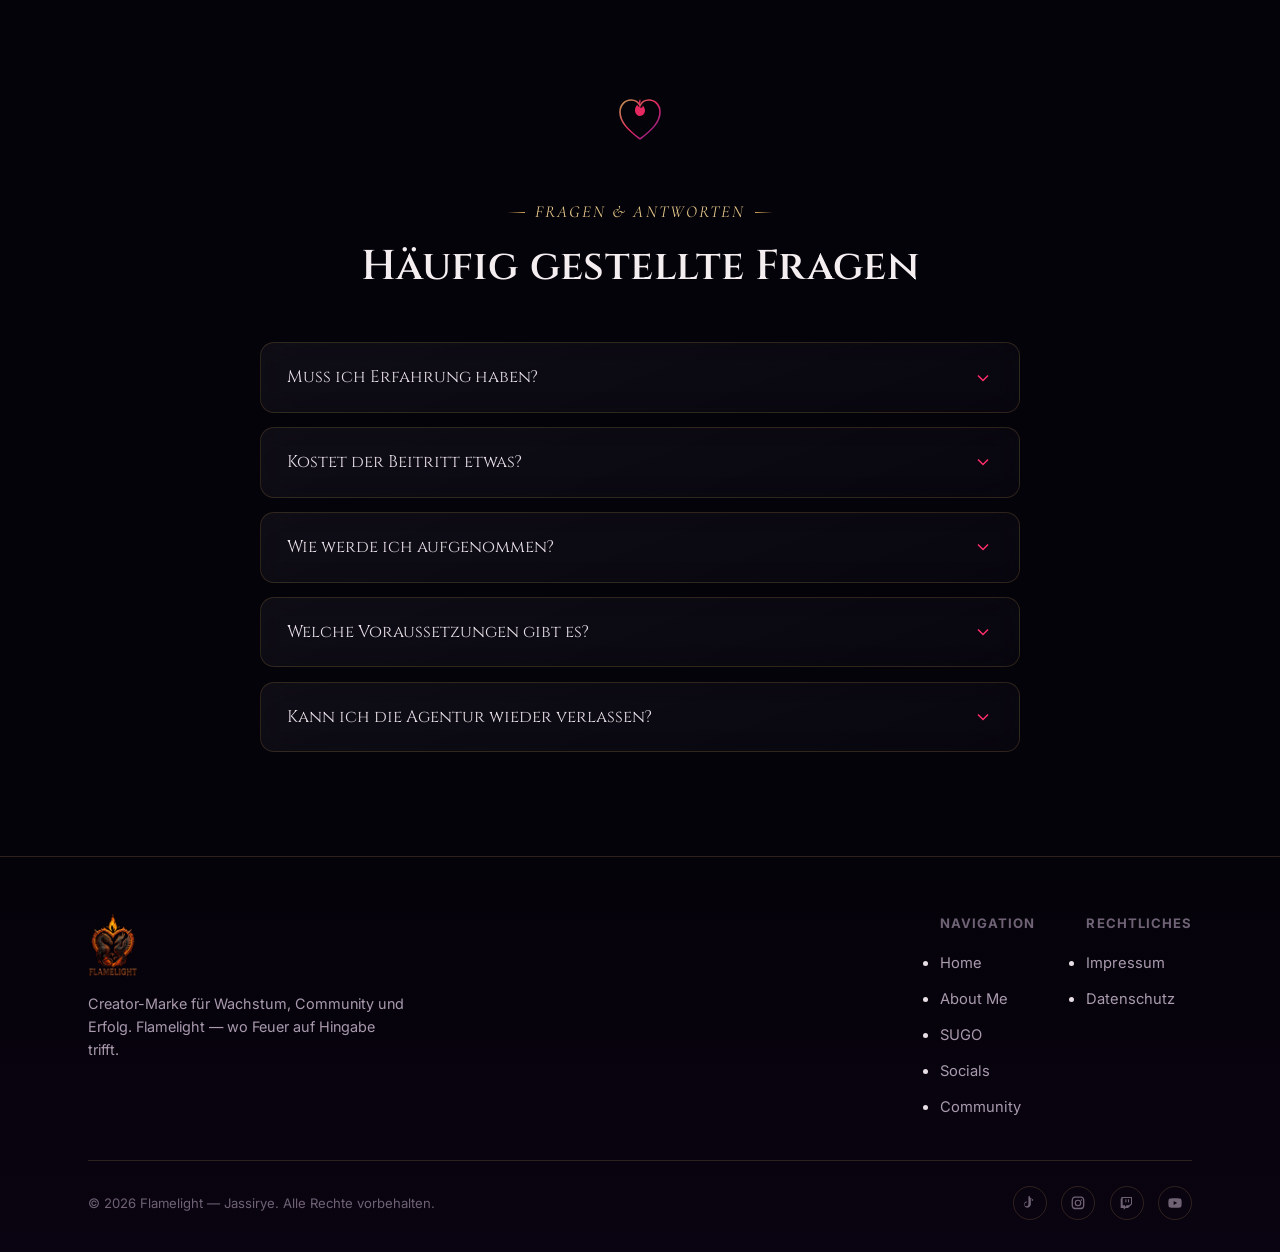
==== commit 6c970435: "Update index.html" ====
--- a/index.html
+++ b/index.html
@@ -267,7 +267,7 @@
     </div>
   </section>
 
-  <!-- ================= WARUM FLAMELIGHT ================= -->
+ <!-- ================= WARUM FLAMELIGHT ================= -->
   <section>
     <div class="container">
       <div class="heart-divider" aria-hidden="true">
@@ -289,22 +289,57 @@
         <h2>Warum Flamelight?</h2>
       </div>
 
-      <div class="card-grid">
-        <div class="value-card glass reveal">
-          <svg class="value-icon" viewBox="0 0 24 24" fill="none" stroke="currentColor" stroke-width="1.5" aria-hidden="true"><path d="M12 21s-7-4.5-7-10a5 5 0 0 1 9-3 5 5 0 0 1 9 3c0 5.5-7 10-7 10"/></svg>
-          <h3>Echte Verbindung</h3>
-          <p>Bei Flamelight zählt jede Stimme. Wir bauen eine Community, in der man sich auch der kleinste Streamer gesehen fühlt.</p>
-        </div>
-        <div class="value-card glass reveal reveal-delay-2">
-          <svg class="value-icon" viewBox="0 0 24 24" fill="none" stroke="currentColor" stroke-width="1.5" aria-hidden="true"><circle cx="12" cy="12" r="9"/><path d="M12 7v5l3 3"/></svg>
-          <h3>Rundum versorgt</h3>
-          <p>Bei uns gibt es nicht nur die üblichen Agenturdienstleistungen sondern auch einen Leitfaden mit Tipps und Tricks. Bei Bedarf unterstützen wir auch bei der Gewerbeanmeldung, dem Fragebogen zur steuerlichen Erfassung und Buchhaltung.</p>
-        </div>
-         <div class="value-card glass reveal reveal-delay-1">
-          <svg class="value-icon" viewBox="0 0 24 24" fill="none" stroke="currentColor" stroke-width="1.5" aria-hidden="true"><path d="M13 2 4 14h6l-1 8 9-12h-6Z"/></svg>
-          <h3>Konsequentes Wachstum</h3>
-          <p>Erfolge entstehen nicht über Nacht. Wir arbeiten strukturiert, ehrlich und mit langfristiger Perspektive.</p>
-        </div>
+      <div class="compare-table reveal">
+        <div class="compare-row compare-head">
+          <div class="compare-cell compare-cell--them">Viele Agenturen</div>
+          <div class="compare-cell compare-cell--us"><span>Flamelight</span></div>
+        </div>
+        <div class="compare-row">
+          <div class="compare-cell compare-cell--them">Fokus auf Zahlen und Einnahmen</div>
+          <div class="compare-cell compare-cell--us">Fokus auf Menschen und langfristige Entwicklung</div>
+        </div>
+        <div class="compare-row">
+          <div class="compare-cell compare-cell--them">Mitglieder sind oft nur eine Nummer</div>
+          <div class="compare-cell compare-cell--us">Jedes Mitglied wird individuell wahrgenommen</div>
+        </div>
+        <div class="compare-row">
+          <div class="compare-cell compare-cell--them">Wenig persönlicher Kontakt</div>
+          <div class="compare-cell compare-cell--us">Direkter Draht zur Agenturleitung</div>
+        </div>
+        <div class="compare-row">
+          <div class="compare-cell compare-cell--them">Standardisierte Betreuung</div>
+          <div class="compare-cell compare-cell--us">Persönliche Unterstützung und individuelle Begleitung</div>
+        </div>
+        <div class="compare-row">
+          <div class="compare-cell compare-cell--them">Probleme werden oft vermieden</div>
+          <div class="compare-cell compare-cell--us">Offene und ehrliche Kommunikation</div>
+        </div>
+        <div class="compare-row">
+          <div class="compare-cell compare-cell--them">Unterstützung endet häufig bei der App</div>
+          <div class="compare-cell compare-cell--us">Hilfe auch bei organisatorischen und persönlichen Fragen</div>
+        </div>
+        <div class="compare-row">
+          <div class="compare-cell compare-cell--them">Einnahmen stehen oft im Vordergrund</div>
+          <div class="compare-cell compare-cell--us">Wir investieren Zeit, Energie und Ressourcen zurück in unsere Community</div>
+        </div>
+        <div class="compare-row">
+          <div class="compare-cell compare-cell--them">Erfolg wird an Zahlen gemessen</div>
+          <div class="compare-cell compare-cell--us">Erfolg bedeutet für uns auch Zusammenhalt, Entwicklung und Wohlbefinden</div>
+        </div>
+        <div class="compare-row">
+          <div class="compare-cell compare-cell--them">Privatleben wird selten berücksichtigt</div>
+          <div class="compare-cell compare-cell--us">Familie, Gesundheit und Privatleben haben Vorrang</div>
+        </div>
+        <div class="compare-row">
+          <div class="compare-cell compare-cell--them">Wenig Gemeinschaftsgefühl</div>
+          <div class="compare-cell compare-cell--us">Aktive Community mit gegenseitiger Unterstützung</div>
+        </div>
+      </div>
+
+      <div class="text-block reveal" style="max-width:720px;margin:2.6rem auto 0;text-align:center;">
+        <p>
+          Für uns bedeutet eine erfolgreiche Agentur nicht, möglichst viel für sich selbst herauszuholen. Eine erfolgreiche Agentur zeichnet sich dadurch aus, dass ihre Mitglieder profitieren, wachsen und sich unterstützt fühlen. Deshalb investieren wir viel Zeit, Energie und Herzblut in die Community und geben vieles von dem, was wir gemeinsam erreichen, wieder an die Menschen zurück, die Flamelight ausmachen.
+        </p>
       </div>
     </div>
   </section>
--- a/style.css
+++ b/style.css
@@ -310,6 +310,7 @@
 
 @media (max-width: 860px) {
   .nav-toggle { display: flex; }
+  .nav-inner > nav { display: contents; }
   .nav-links {
     position: fixed;
     inset: 0 0 0 auto;
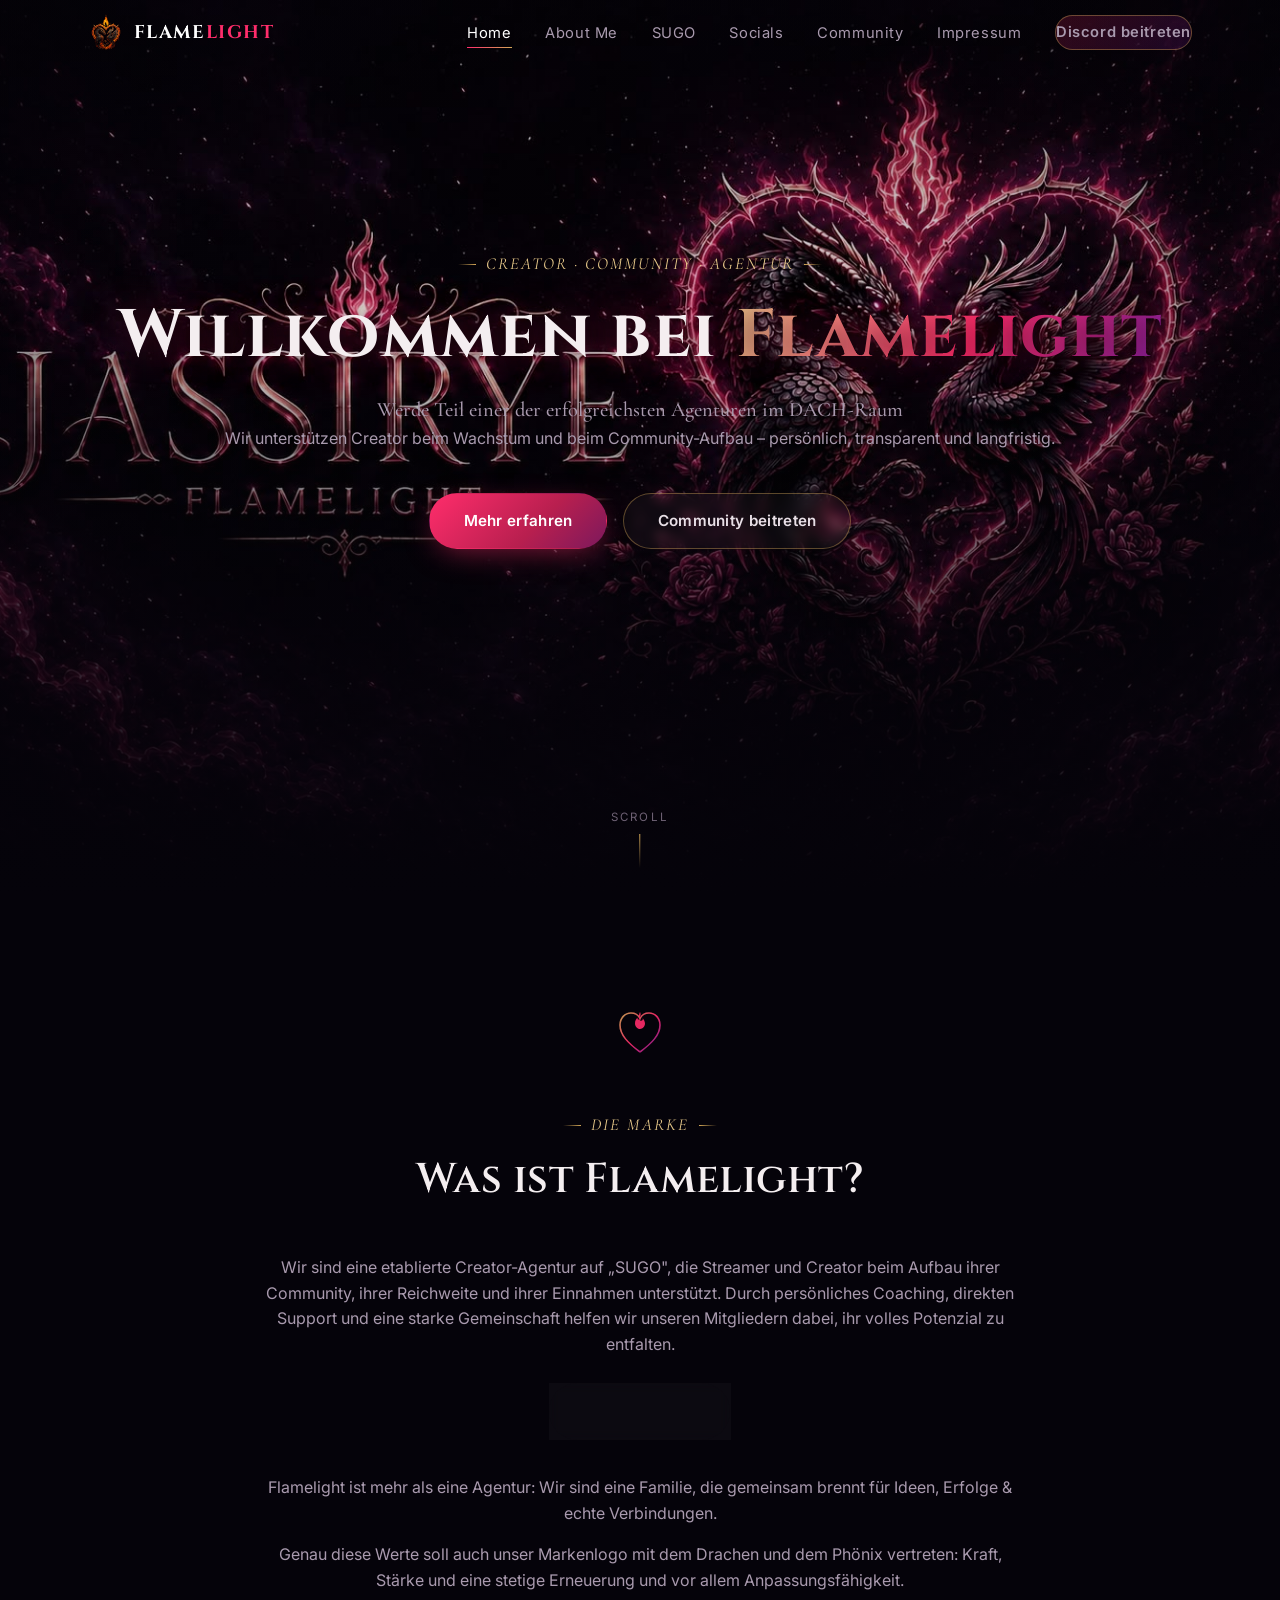
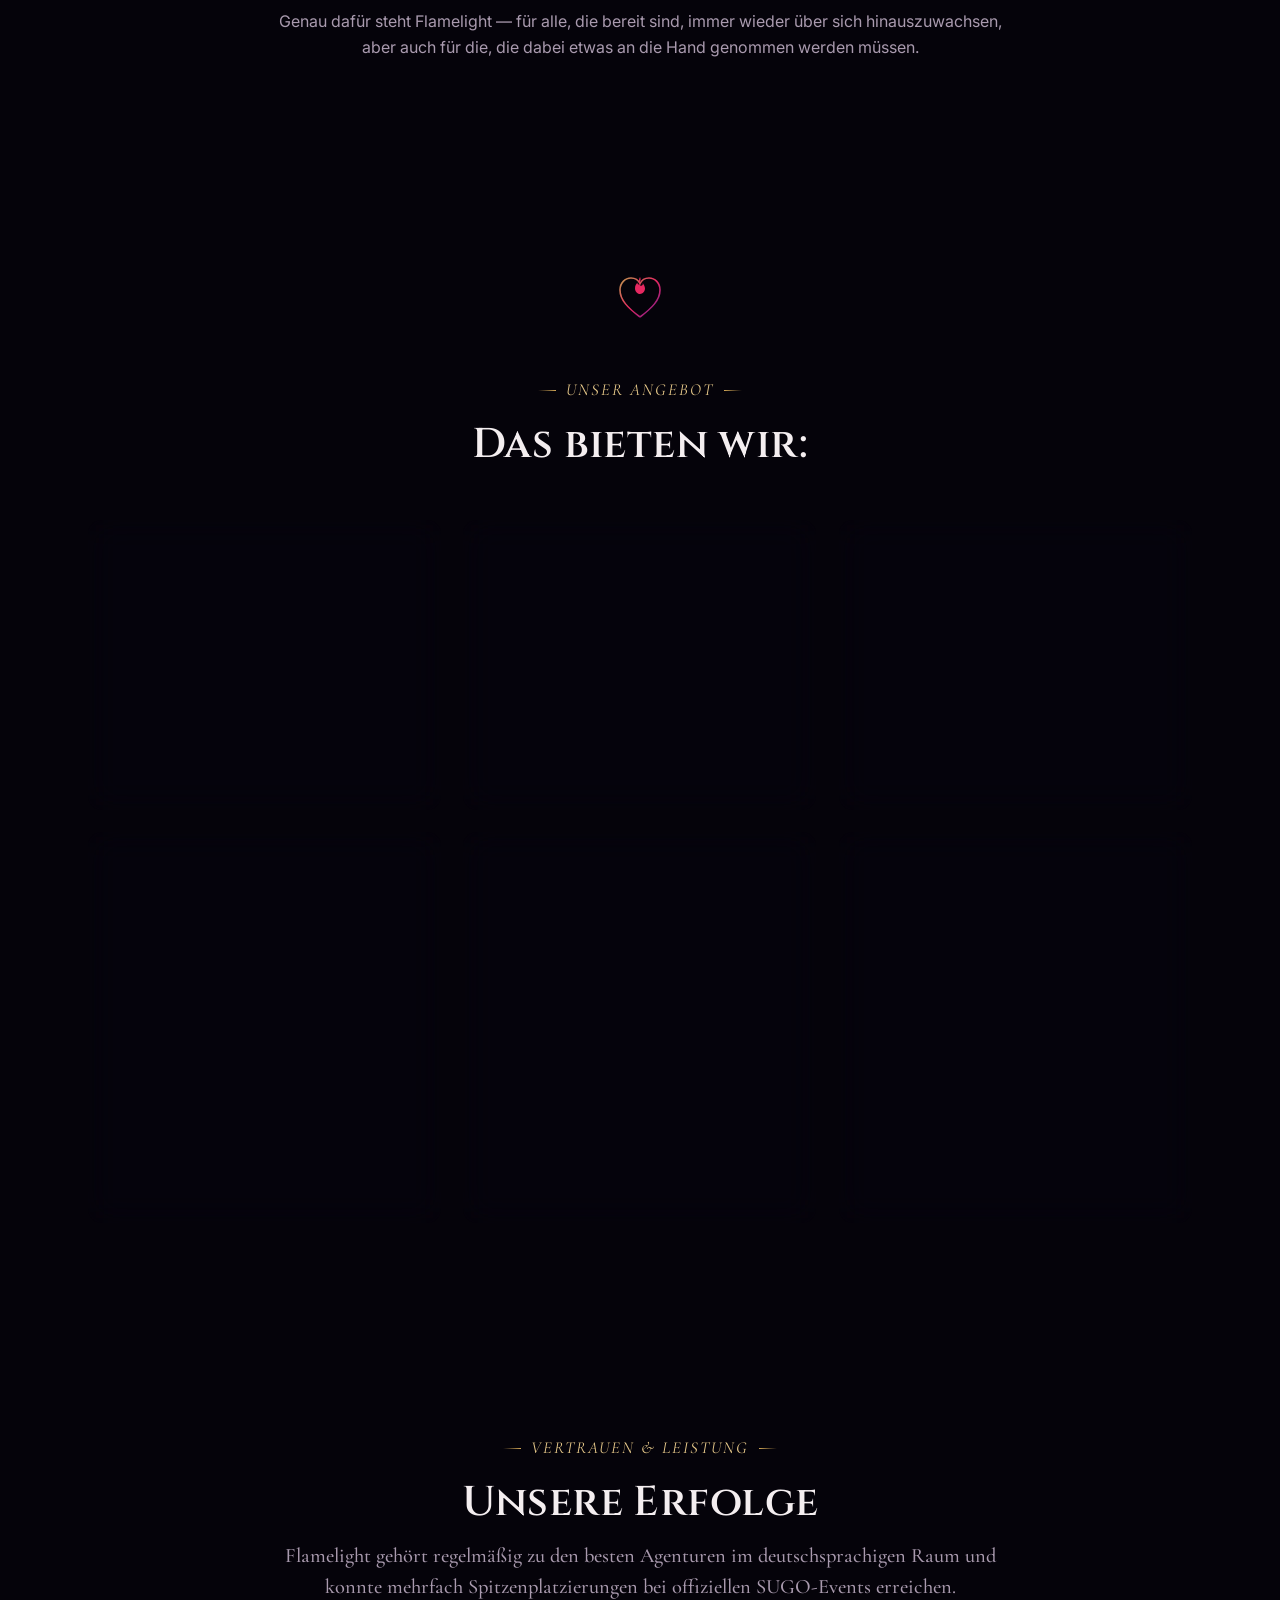
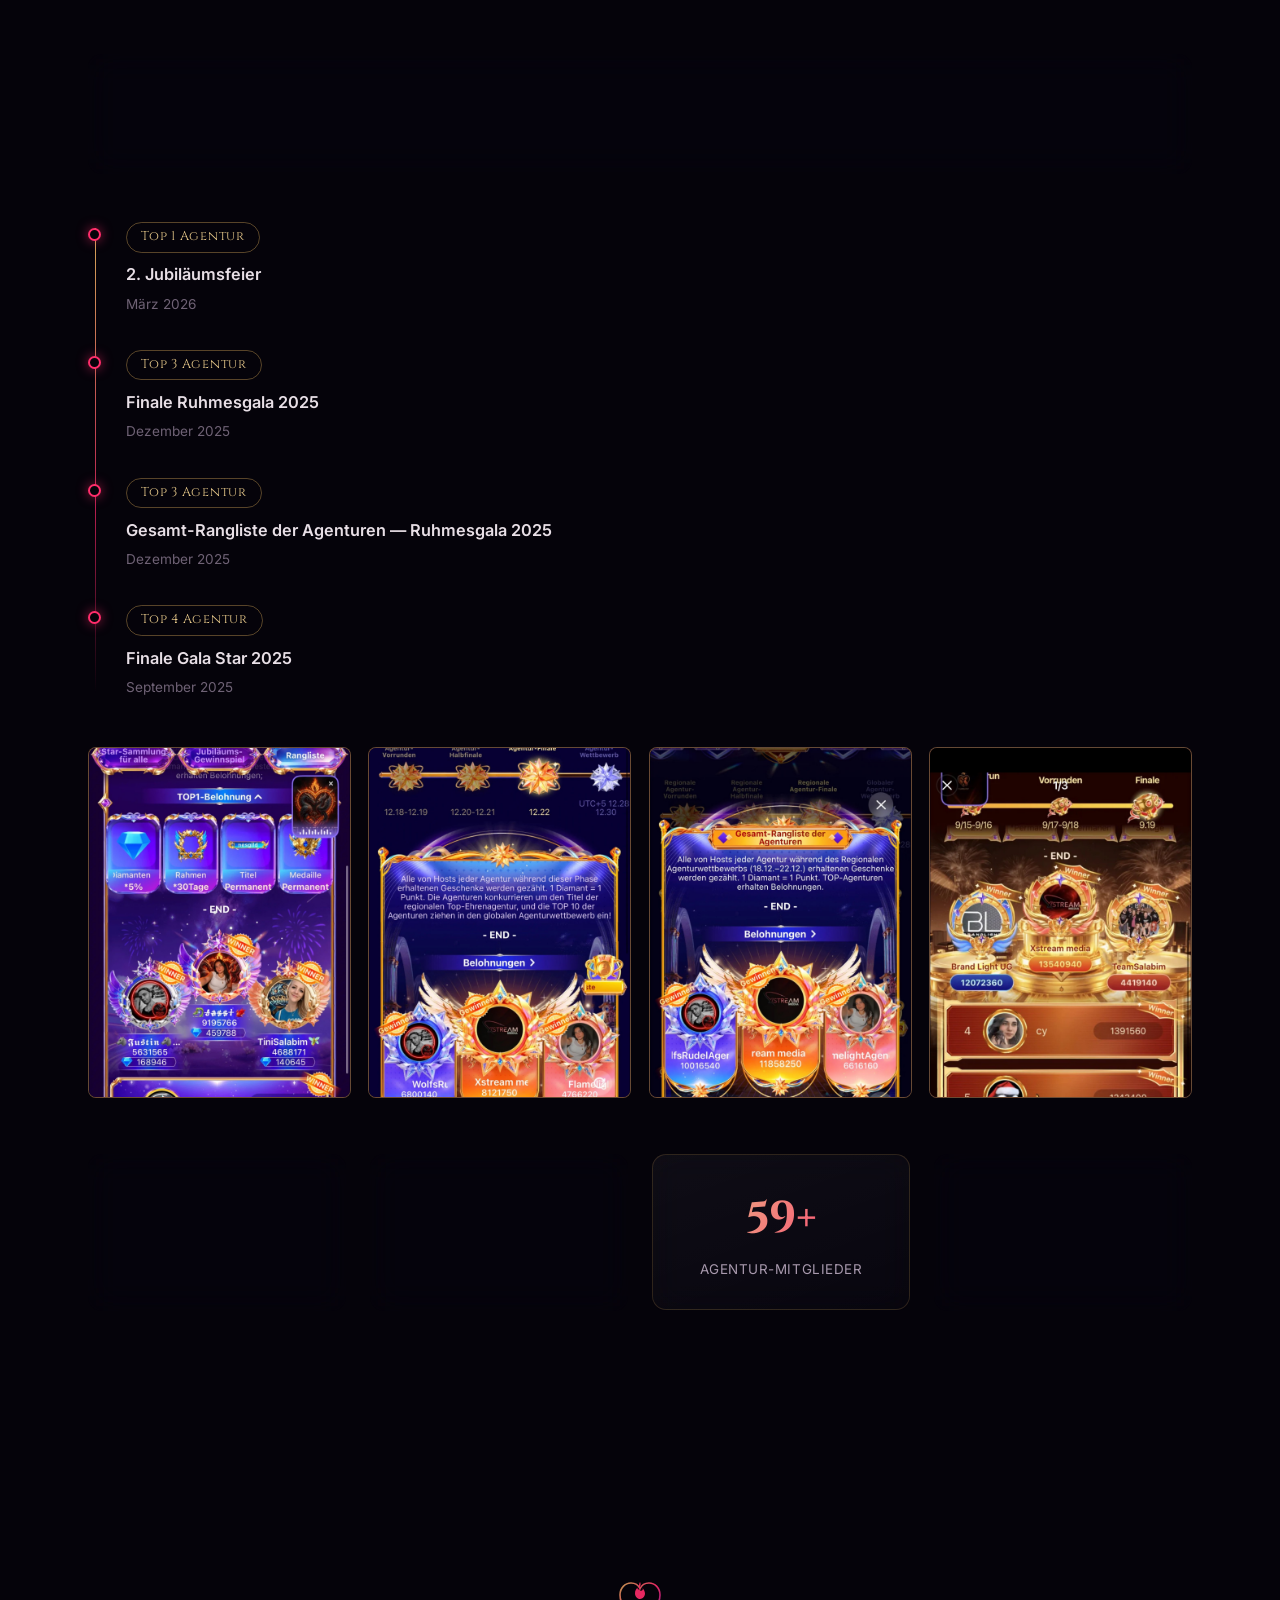
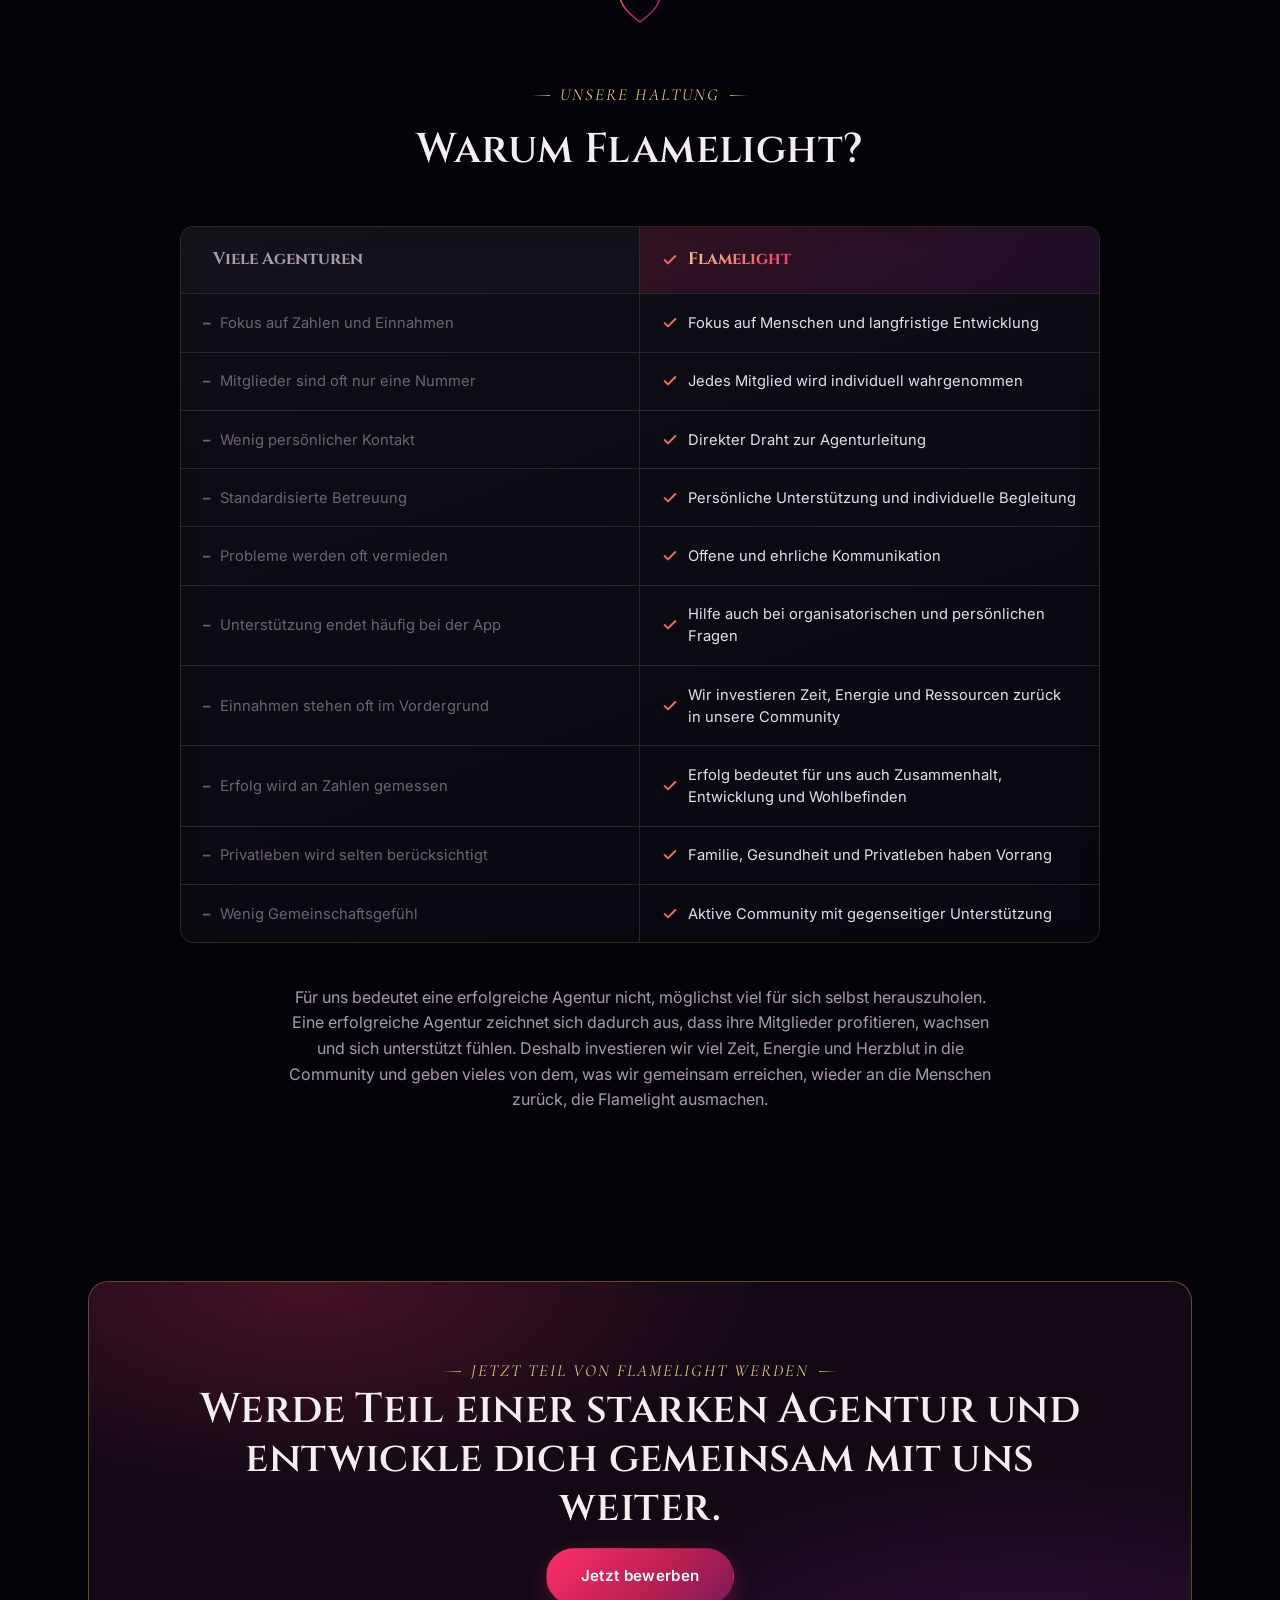
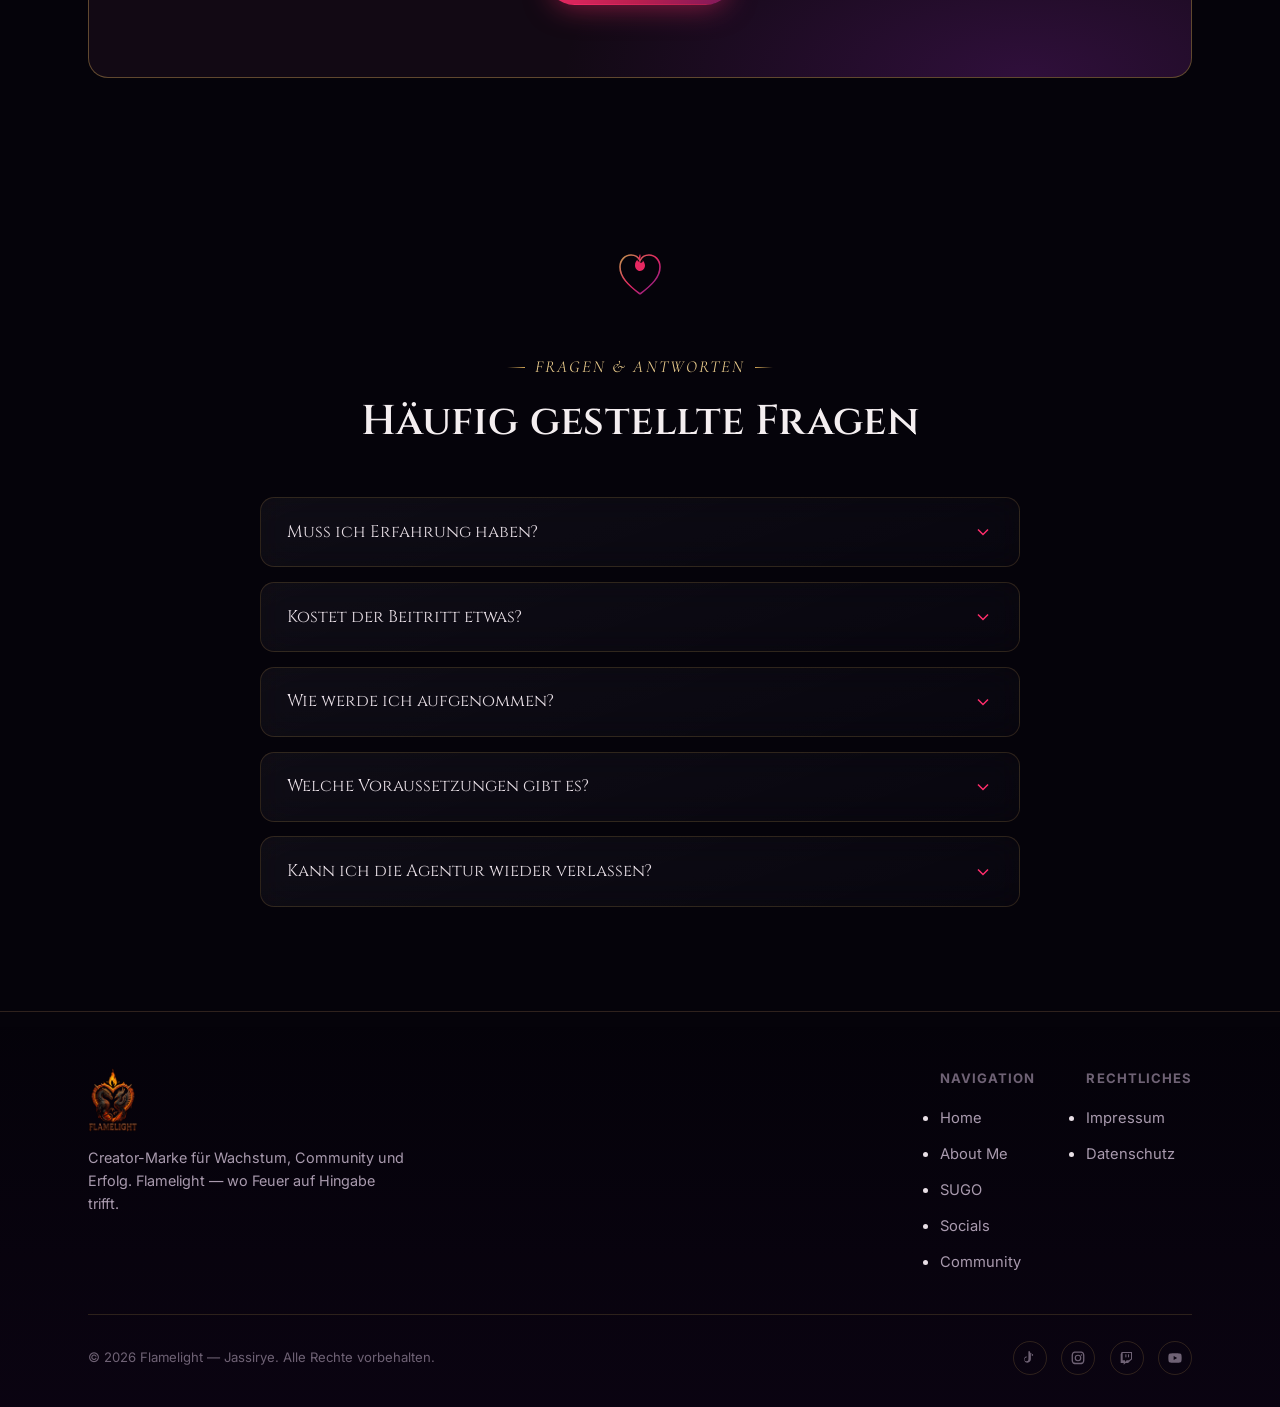
==== commit 72dc4d41: "Update index.html" ====
--- a/index.html
+++ b/index.html
@@ -349,7 +349,7 @@
     <div class="container">
       <div class="cta-band reveal">
         <span class="eyebrow">Jetzt Teil von Flamelight werden</span>
-        <h2>Werde Teil einer starken Community und entwickle dich gemeinsam mit uns weiter.</h2>
+        <h2>Werde Teil einer starken Agentur und entwickle dich gemeinsam mit uns weiter.</h2>
         <a href="https://web-app.sugo.com/invite-fission/off-site-share-s.html?shareLang=de&amp;urlIndex=0&amp;invite_my_union=1&amp;shareUid=113753037&amp;encryptionUid=QsLv0O/DwMaj45WikJMUj/H7Z1t7TrP9K7H+gFM3xX/7Lscu&amp;coinType=1&amp;diamondType=2&amp;catCoinType=7" class="btn btn-primary" target="_blank" rel="noopener">
           Jetzt bewerben
         </a>
--- a/style.css
+++ b/style.css
@@ -1235,3 +1235,84 @@
   line-height: 1.7;
 }
 .faq-item[open] summary { border-bottom: 1px solid var(--line); }
+
+/* ==========================================================================
+   COMPARE TABLE (Viele Agenturen vs. Flamelight)
+   ========================================================================== */
+.compare-table {
+  max-width: 920px;
+  margin: 0 auto;
+  border-radius: var(--radius);
+  overflow: hidden;
+  border: 1px solid var(--line);
+  background: linear-gradient(160deg, rgba(255,255,255,0.045), rgba(255,255,255,0.015));
+  backdrop-filter: blur(16px) saturate(140%);
+  -webkit-backdrop-filter: blur(16px) saturate(140%);
+}
+.compare-row {
+  display: grid;
+  grid-template-columns: 1fr 1fr;
+}
+.compare-row + .compare-row { border-top: 1px solid var(--line); }
+.compare-cell {
+  padding: 1.1rem 1.4rem;
+  font-size: 0.92rem;
+  line-height: 1.5;
+  display: flex;
+  align-items: center;
+  gap: 0.6rem;
+}
+.compare-cell--them {
+  color: var(--ink-faint);
+  border-right: 1px solid var(--line);
+}
+.compare-cell--them::before {
+  content: "–";
+  flex-shrink: 0;
+  color: var(--ink-faint);
+  font-weight: 700;
+}
+.compare-cell--us {
+  color: var(--ink);
+}
+.compare-cell--us::before {
+  content: "";
+  flex-shrink: 0;
+  width: 16px;
+  height: 16px;
+  background: linear-gradient(135deg, var(--ember), var(--gold));
+  -webkit-mask: url("data:image/svg+xml,%3Csvg xmlns='http://www.w3.org/2000/svg' viewBox='0 0 24 24' fill='none' stroke='black' stroke-width='3' stroke-linecap='round' stroke-linejoin='round'%3E%3Cpath d='M20 6 9 17l-5-5'/%3E%3C/svg%3E") center / contain no-repeat;
+  mask: url("data:image/svg+xml,%3Csvg xmlns='http://www.w3.org/2000/svg' viewBox='0 0 24 24' fill='none' stroke='black' stroke-width='3' stroke-linecap='round' stroke-linejoin='round'%3E%3Cpath d='M20 6 9 17l-5-5'/%3E%3C/svg%3E") center / contain no-repeat;
+}
+.compare-head .compare-cell {
+  font-family: var(--font-display);
+  font-size: 1.05rem;
+  font-weight: 700;
+  padding: 1.3rem 1.4rem;
+}
+.compare-head .compare-cell--them {
+  color: var(--ink-dim);
+  background: rgba(255,255,255,0.02);
+}
+.compare-head .compare-cell--them::before { content: ""; }
+.compare-head .compare-cell--us {
+  background: linear-gradient(135deg, rgba(255,45,107,0.14), rgba(124,31,160,0.14));
+  background-clip: padding-box;
+}
+.compare-head .compare-cell--us::before { content: ""; }
+.compare-head .compare-cell--us span {
+  background: linear-gradient(120deg, var(--gold-soft), var(--ember));
+  -webkit-background-clip: text;
+  background-clip: text;
+  color: transparent;
+}
+
+@media (max-width: 700px) {
+  .compare-cell {
+    padding: 0.9rem 0.9rem;
+    font-size: 0.82rem;
+    line-height: 1.4;
+  }
+  .compare-head .compare-cell { font-size: 0.88rem; padding: 1rem 0.9rem; }
+  .compare-cell--us::before { width: 13px; height: 13px; }
+}
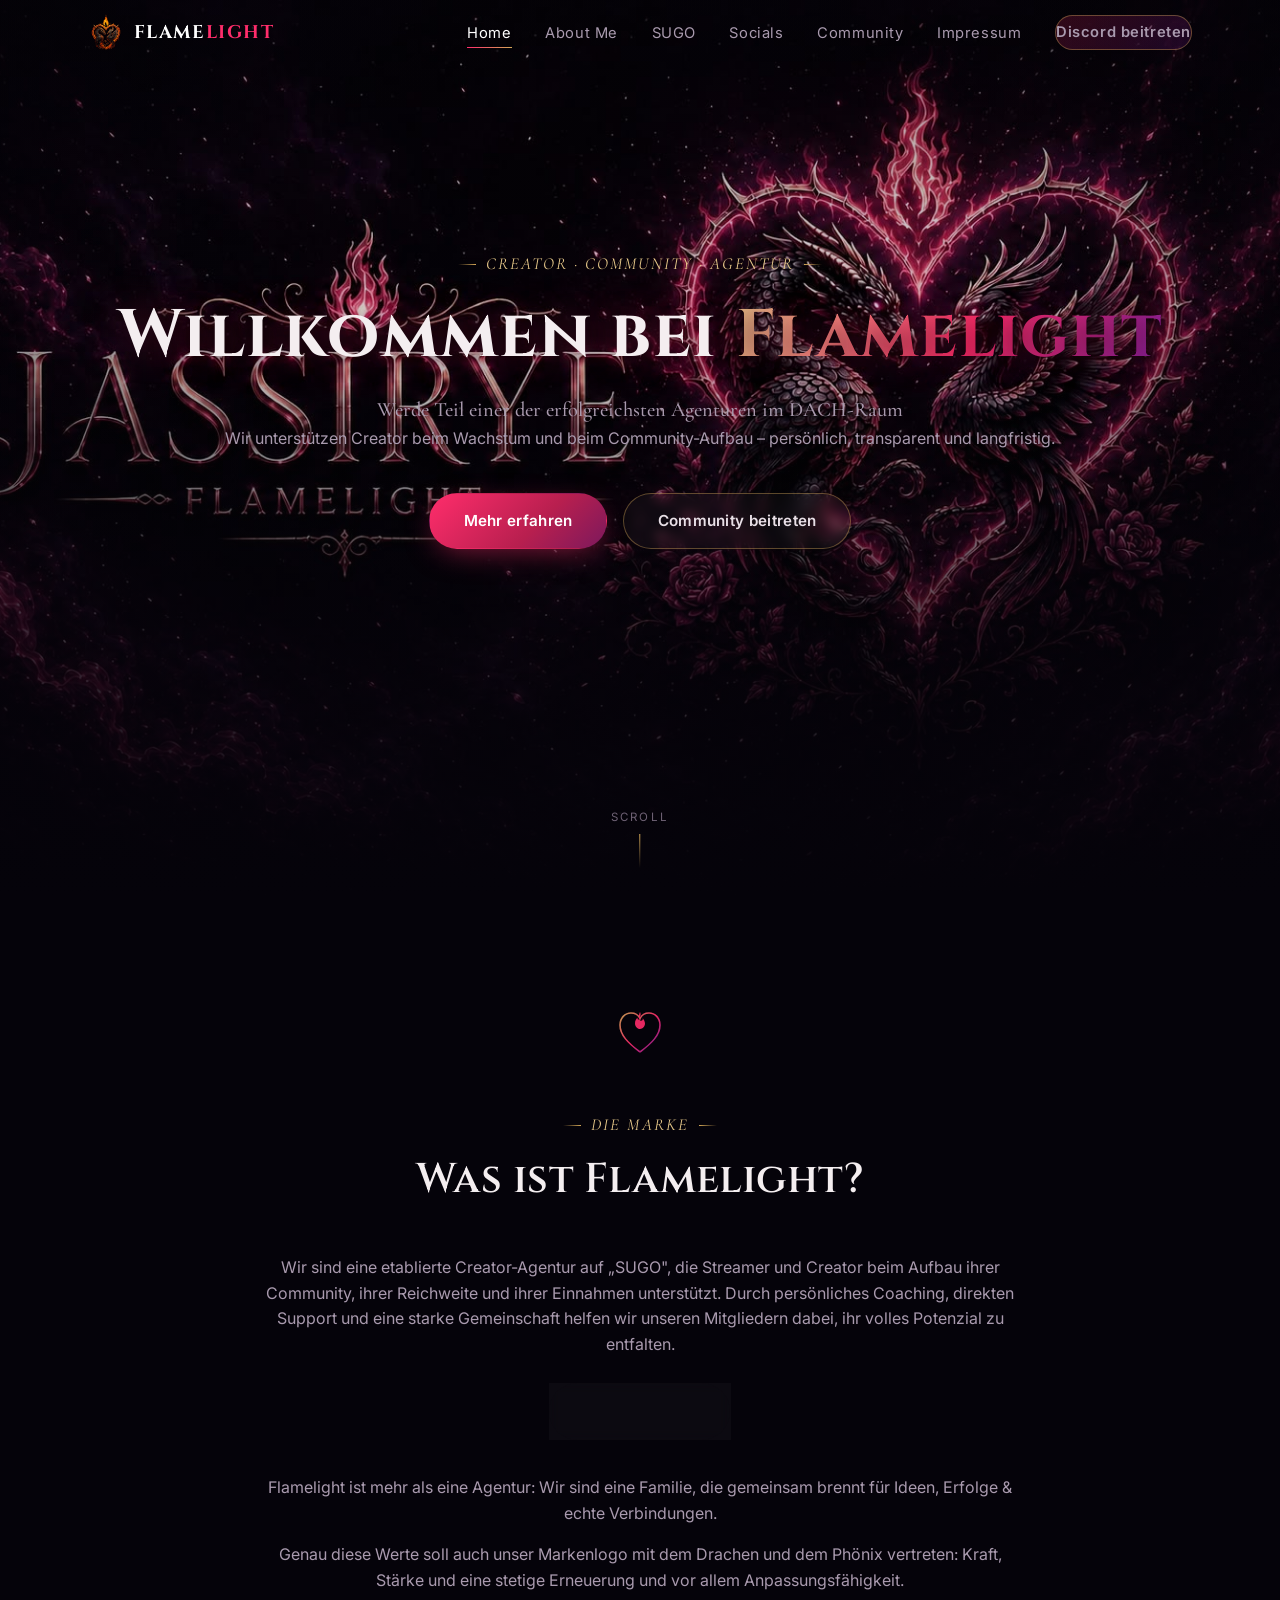
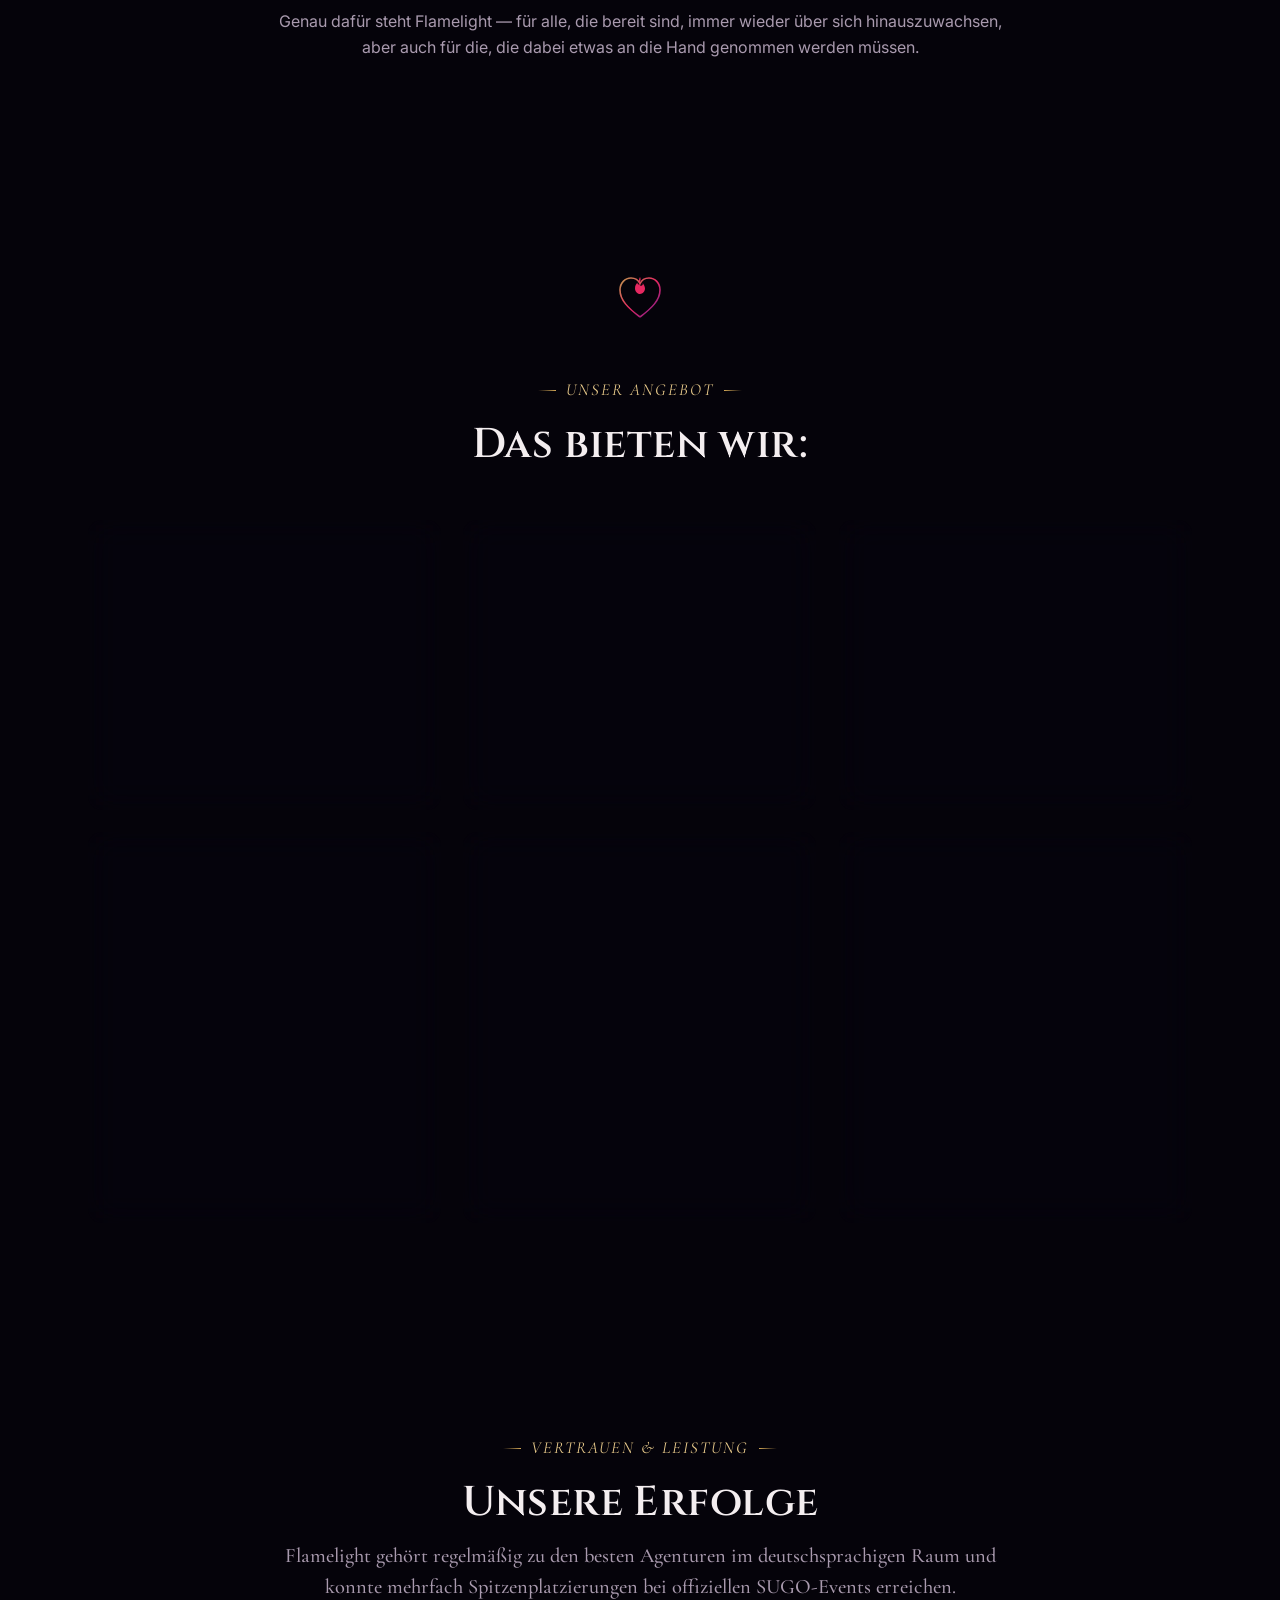
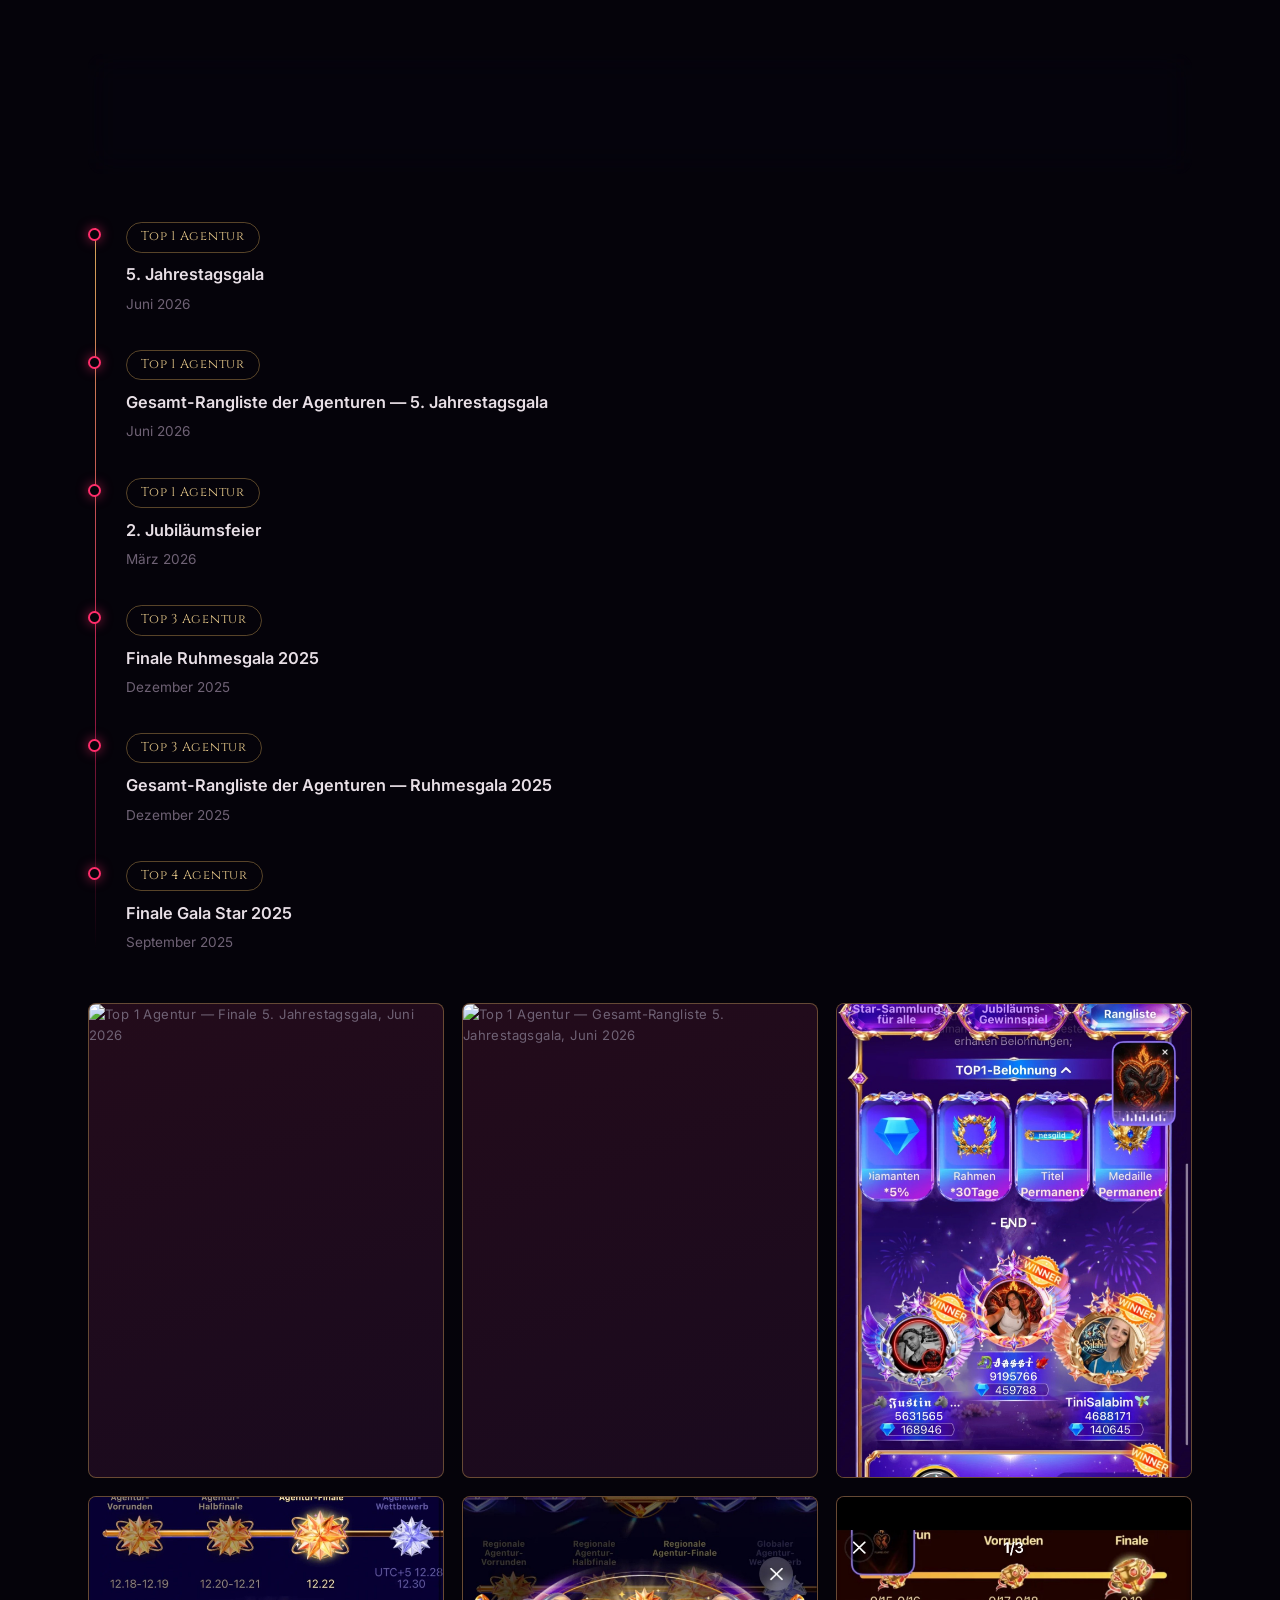
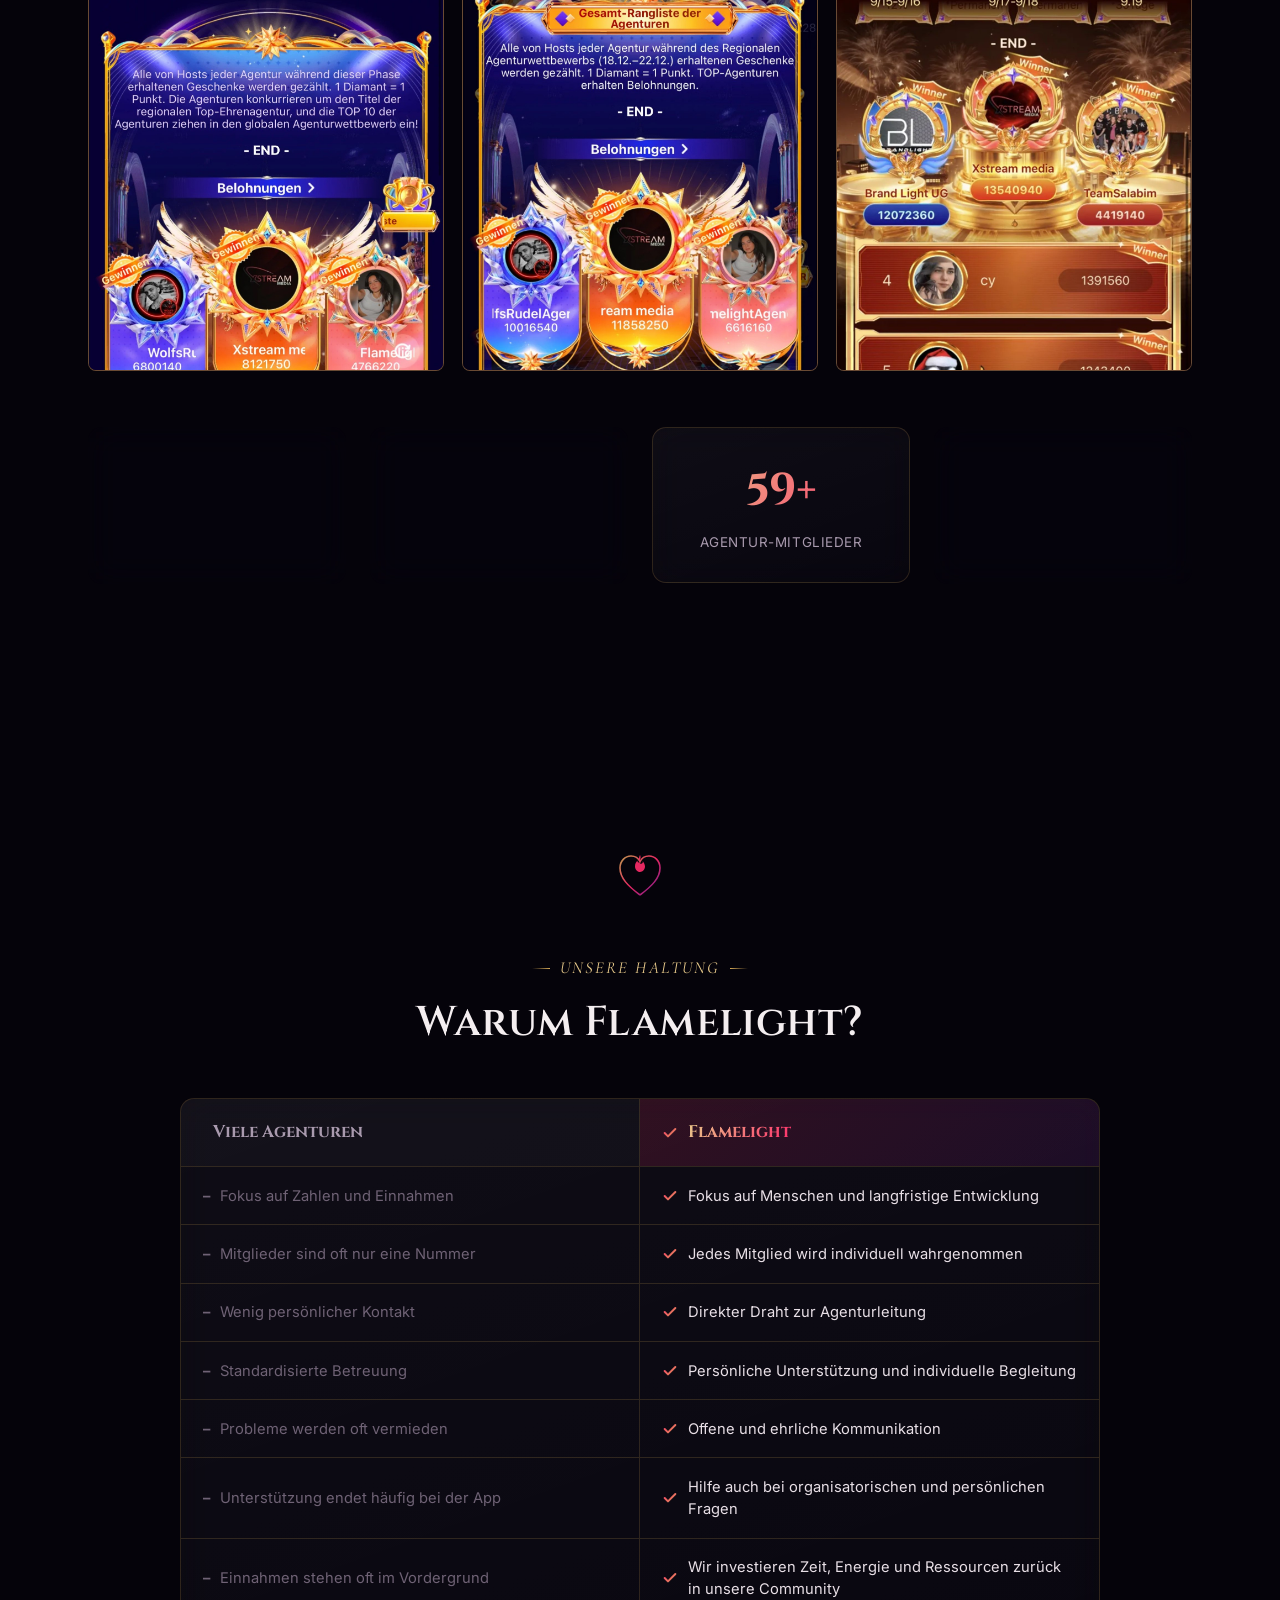
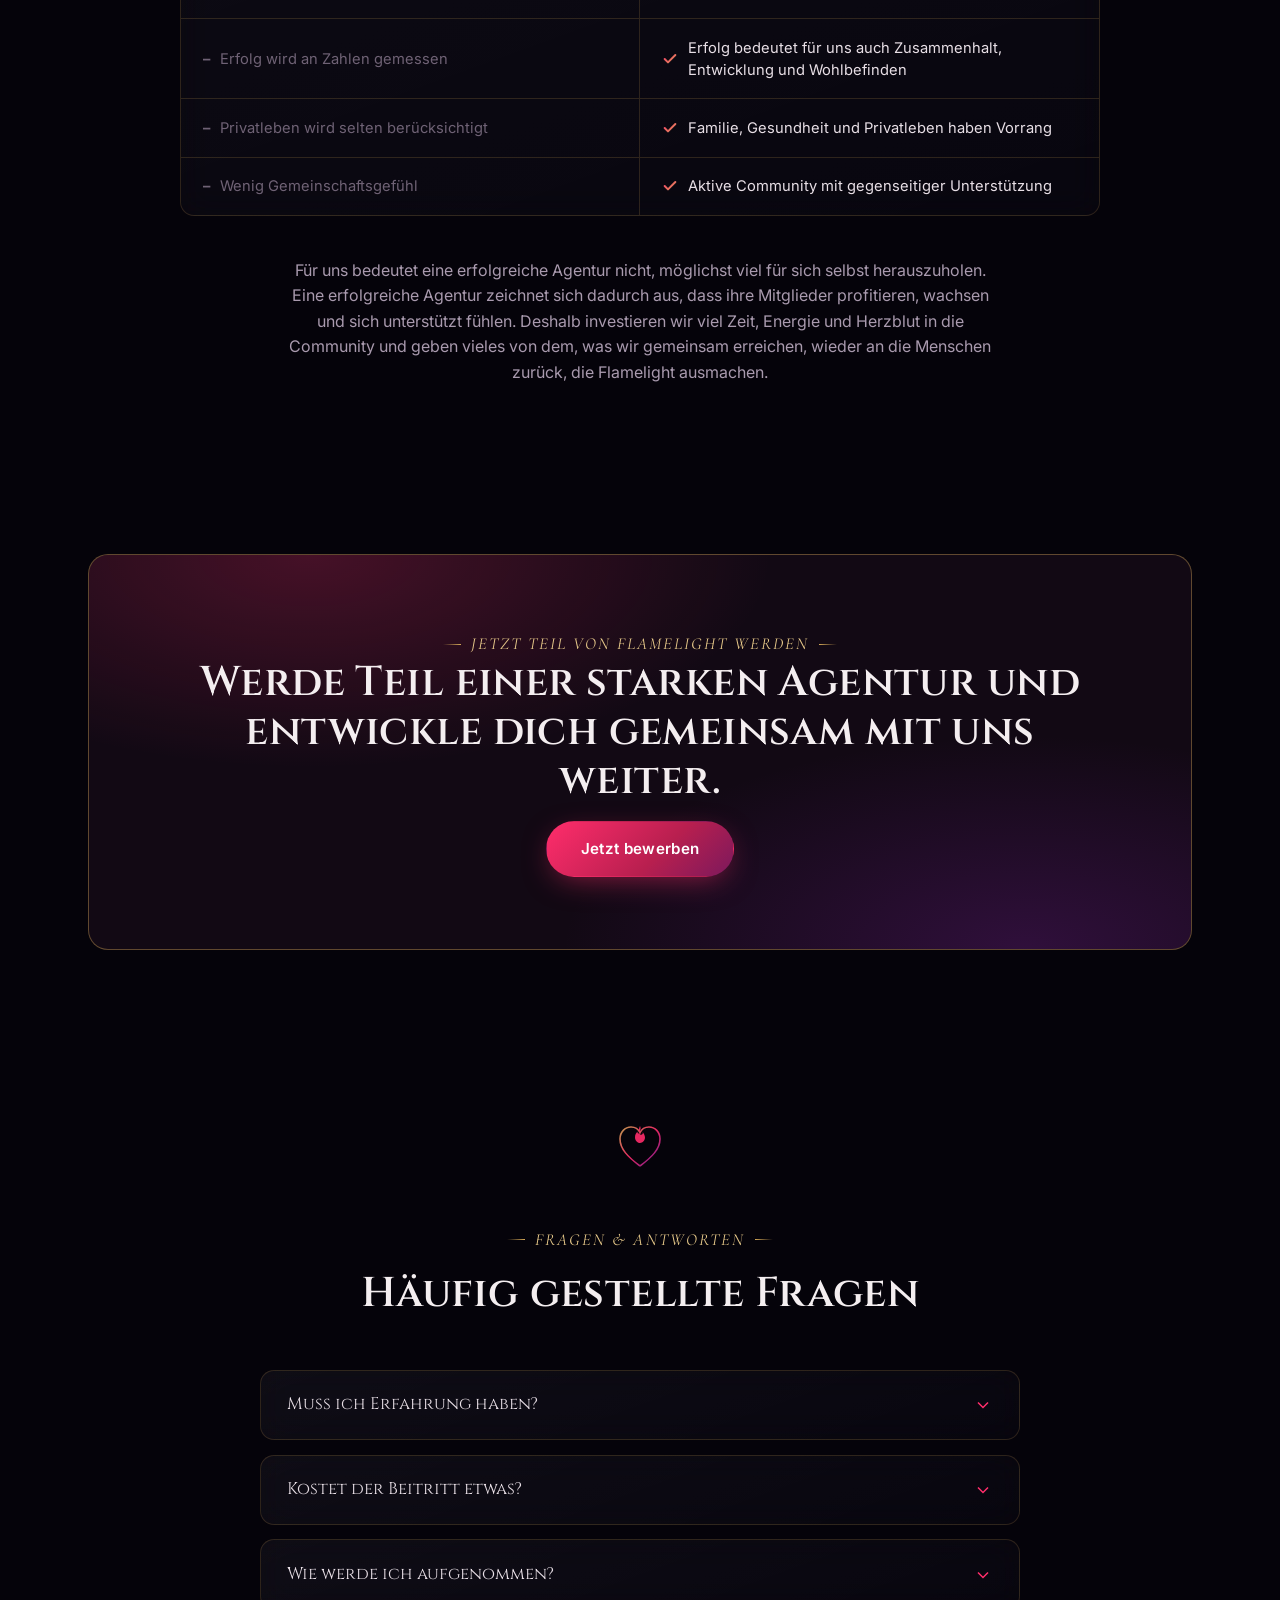
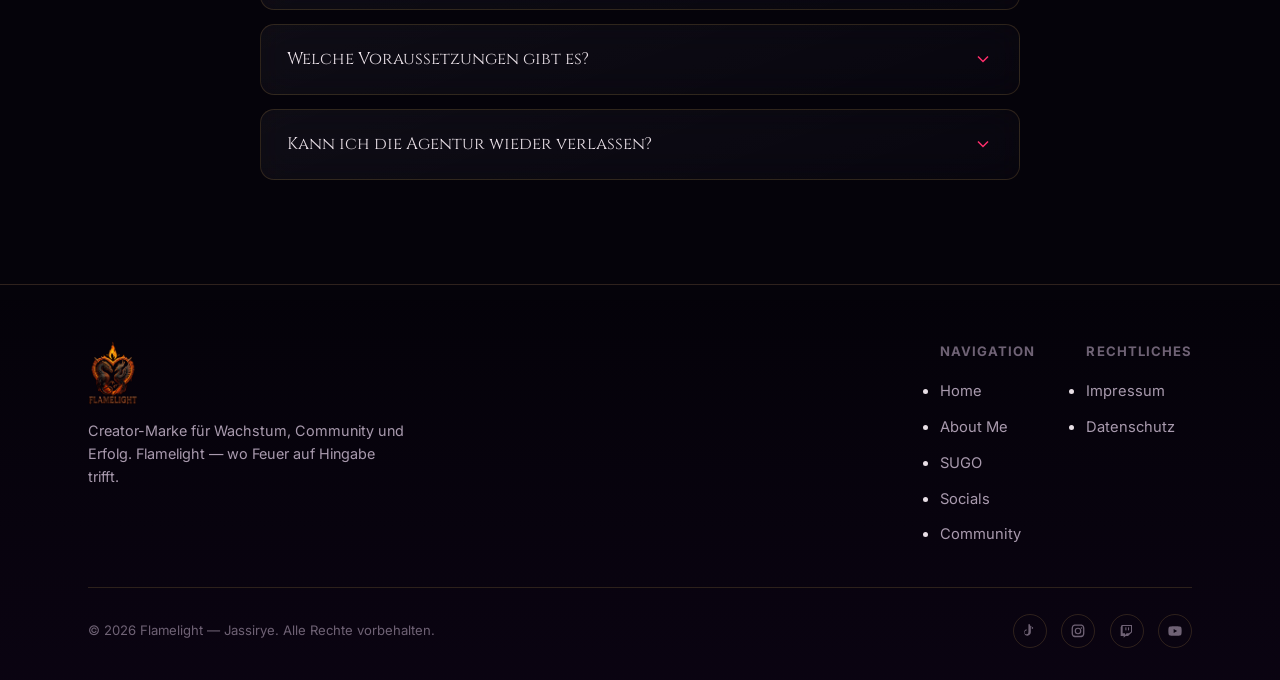
==== commit b31316a9: "Add files via upload" ====
--- a/index.html
+++ b/index.html
@@ -211,6 +211,16 @@
       <ul class="timeline reveal">
         <li class="timeline-item">
           <span class="timeline-rank">Top 1 Agentur</span>
+          <h4>5. Jahrestagsgala</h4>
+          <time>Juni 2026</time>
+        </li>
+        <li class="timeline-item">
+          <span class="timeline-rank">Top 1 Agentur</span>
+          <h4>Gesamt-Rangliste der Agenturen — 5. Jahrestagsgala</h4>
+          <time>Juni 2026</time>
+        </li>
+        <li class="timeline-item">
+          <span class="timeline-rank">Top 1 Agentur</span>
           <h4>2. Jubiläumsfeier</h4>
           <time>März 2026</time>
         </li>
@@ -233,6 +243,12 @@
 
       <div class="gallery reveal" aria-label="Bildergalerie Erfolge">
         <div class="gallery-item has-image">
+          <img src="assets/ag_finale.png" alt="Top 1 Agentur — Finale 5. Jahrestagsgala, Juni 2026" loading="lazy">
+        </div>
+        <div class="gallery-item has-image">
+          <img src="assets/ag_gesamt.png" alt="Top 1 Agentur — Gesamt-Rangliste 5. Jahrestagsgala, Juni 2026" loading="lazy">
+        </div>
+        <div class="gallery-item has-image">
           <img src="assets/gallery-1.jpg" alt="Erfolg 1 — Top 1 Agentur, 2. Jubiläumsfeier" loading="lazy">
         </div>
         <div class="gallery-item has-image">
@@ -248,11 +264,11 @@
 
       <div class="stat-row reveal">
         <div class="stat glass">
+          <div class="num" data-count="5" data-suffix="">0</div>
+          <div class="label">Top Platzierungen</div>
+        </div>
+        <div class="stat glass">
           <div class="num" data-count="3" data-suffix="">0</div>
-          <div class="label">Top Platzierungen</div>
-        </div>
-        <div class="stat glass">
-          <div class="num" data-count="4" data-suffix="">0</div>
           <div class="label">Gala-Auftritte</div>
         </div>
         <div class="stat glass">
--- a/style.css
+++ b/style.css
@@ -735,7 +735,7 @@
 /* ---- Gallery placeholders ---------------------------------------------*/
 .gallery {
   display: grid;
-  grid-template-columns: repeat(4, 1fr);
+  grid-template-columns: repeat(3, 1fr);
   gap: 1.1rem;
   margin-top: 3rem;
 }
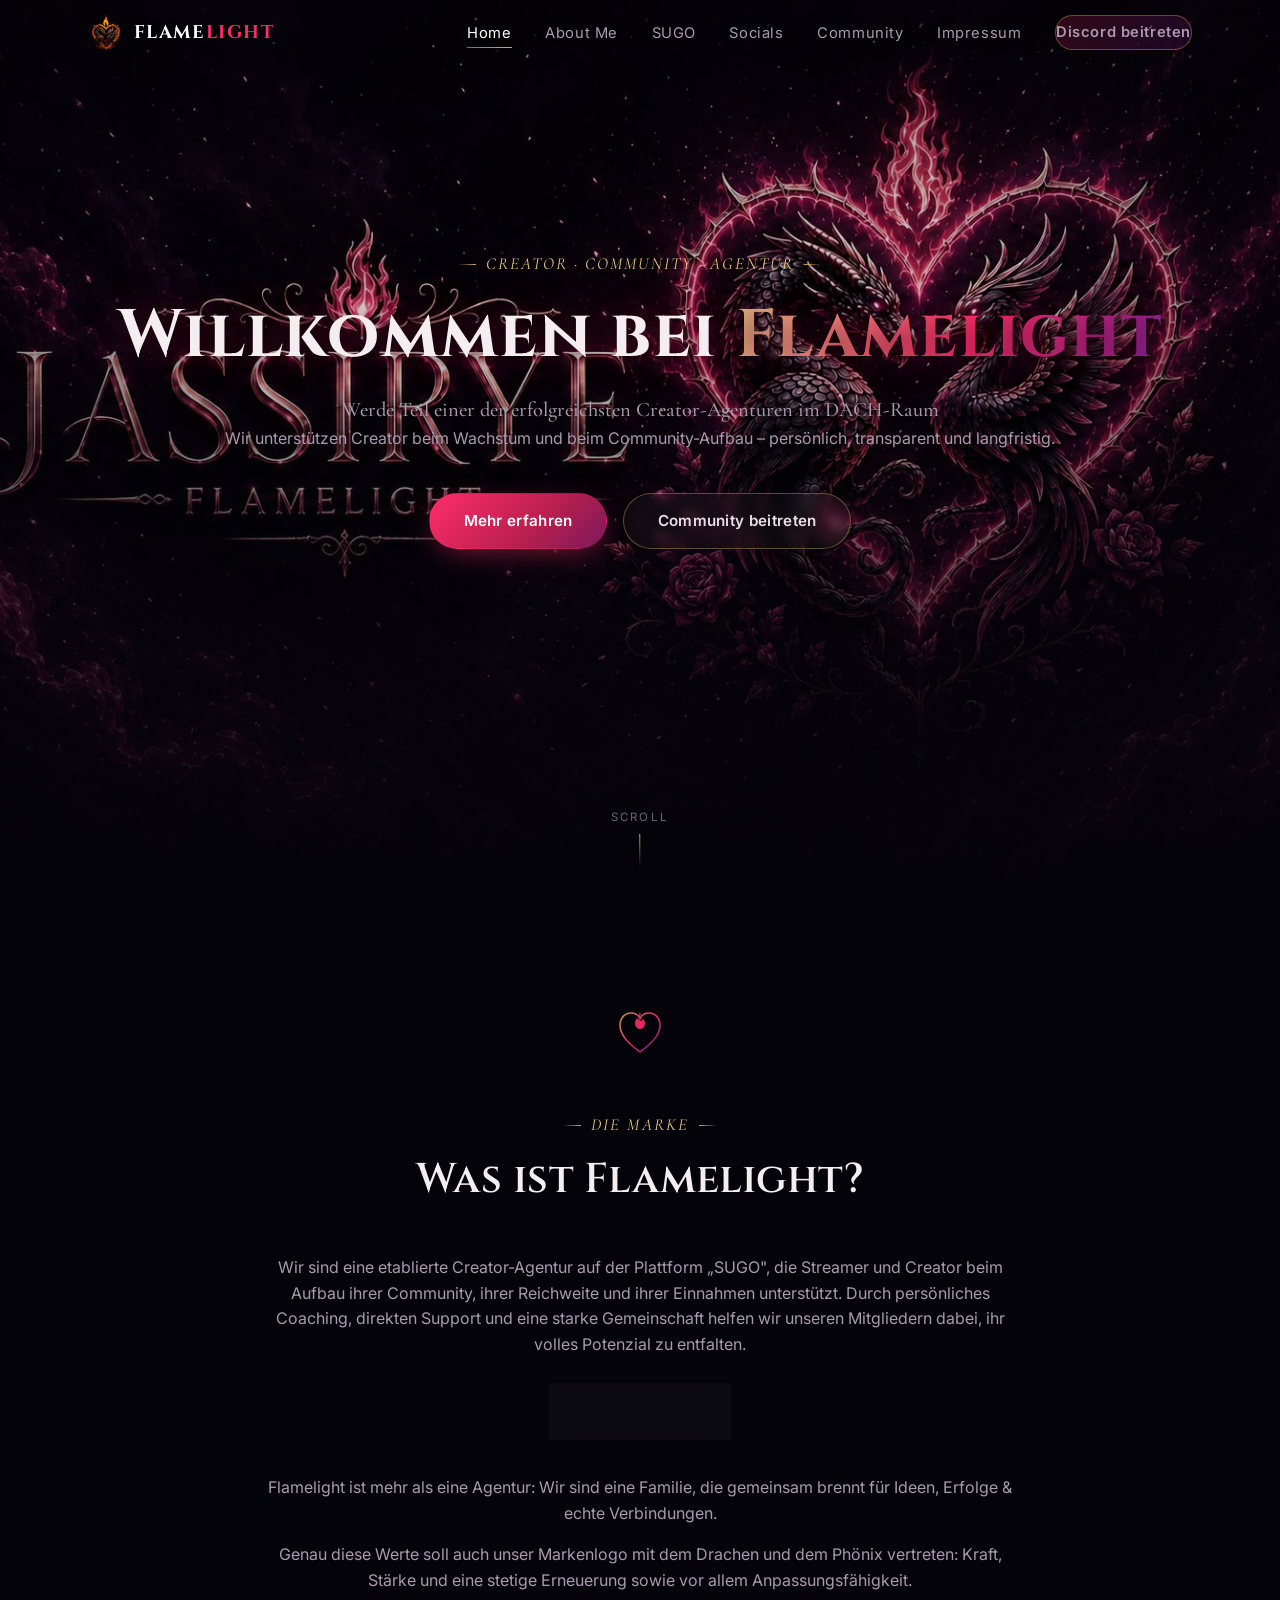
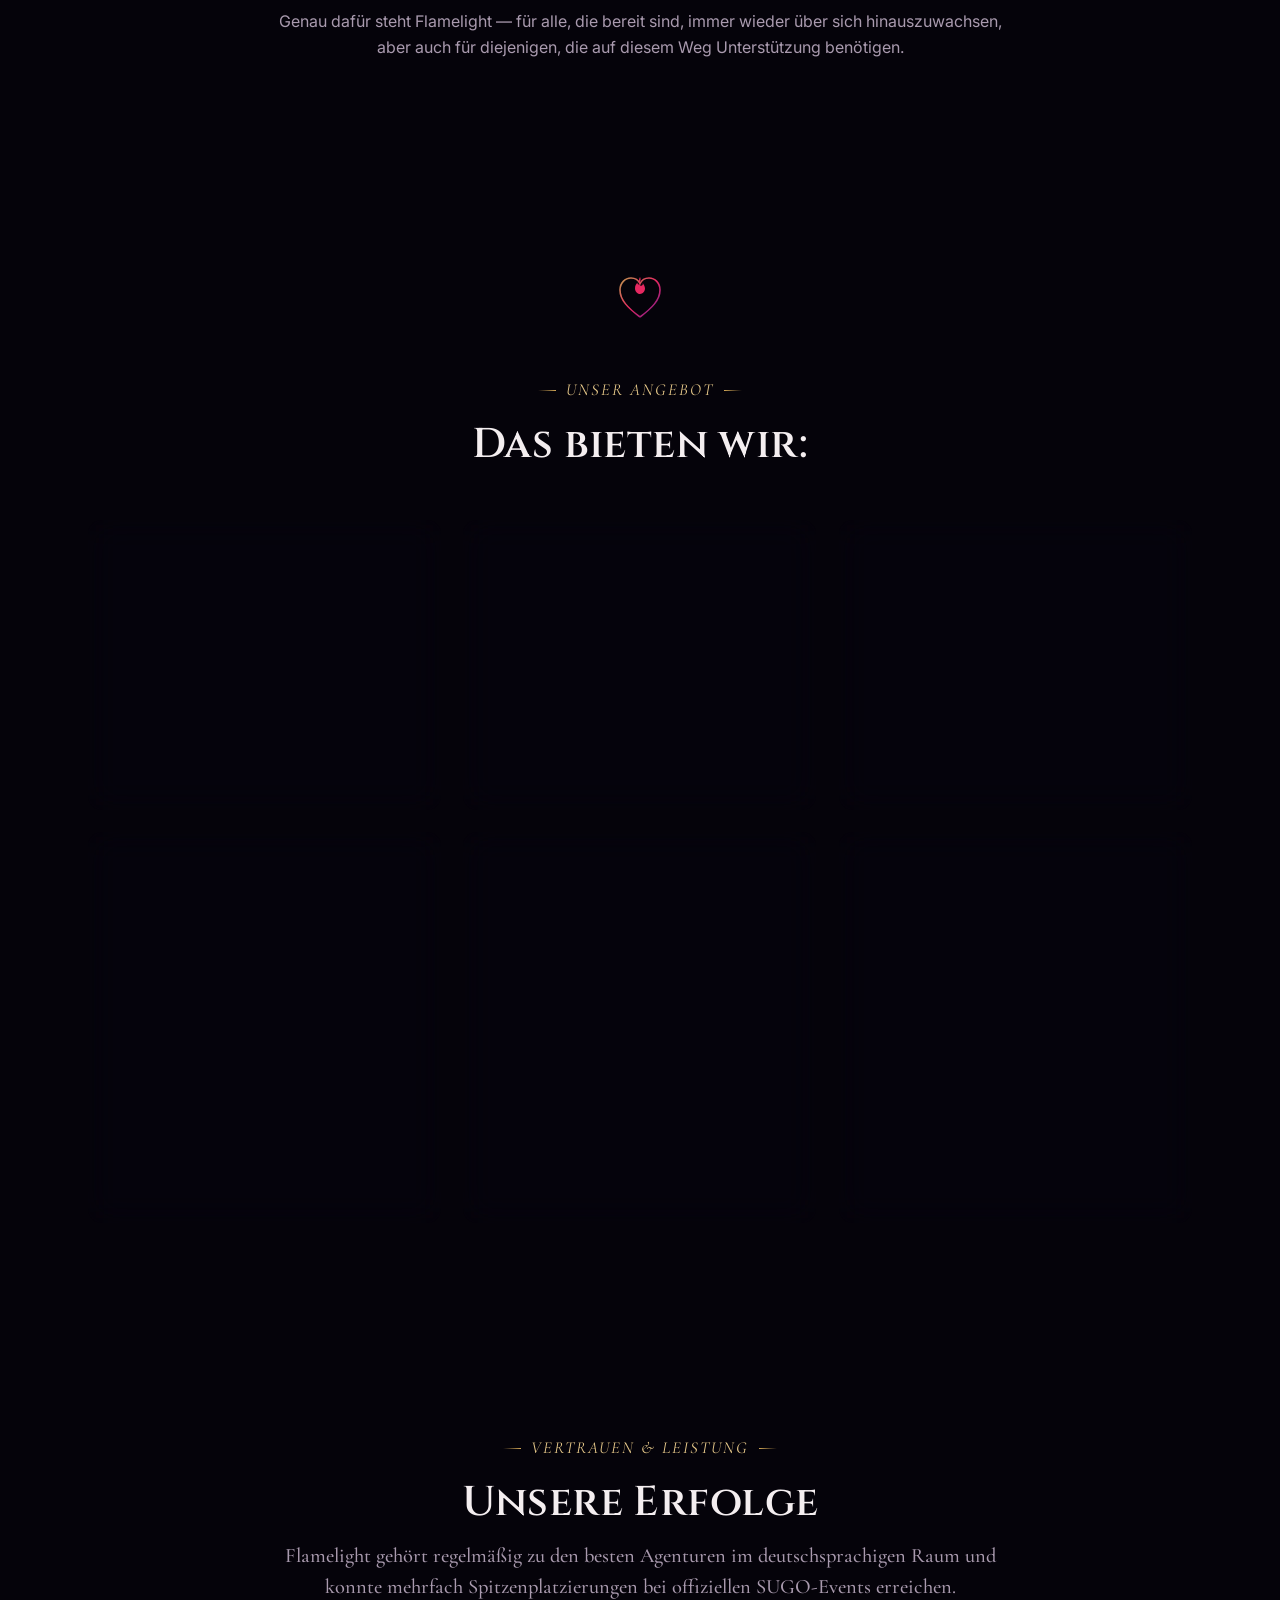
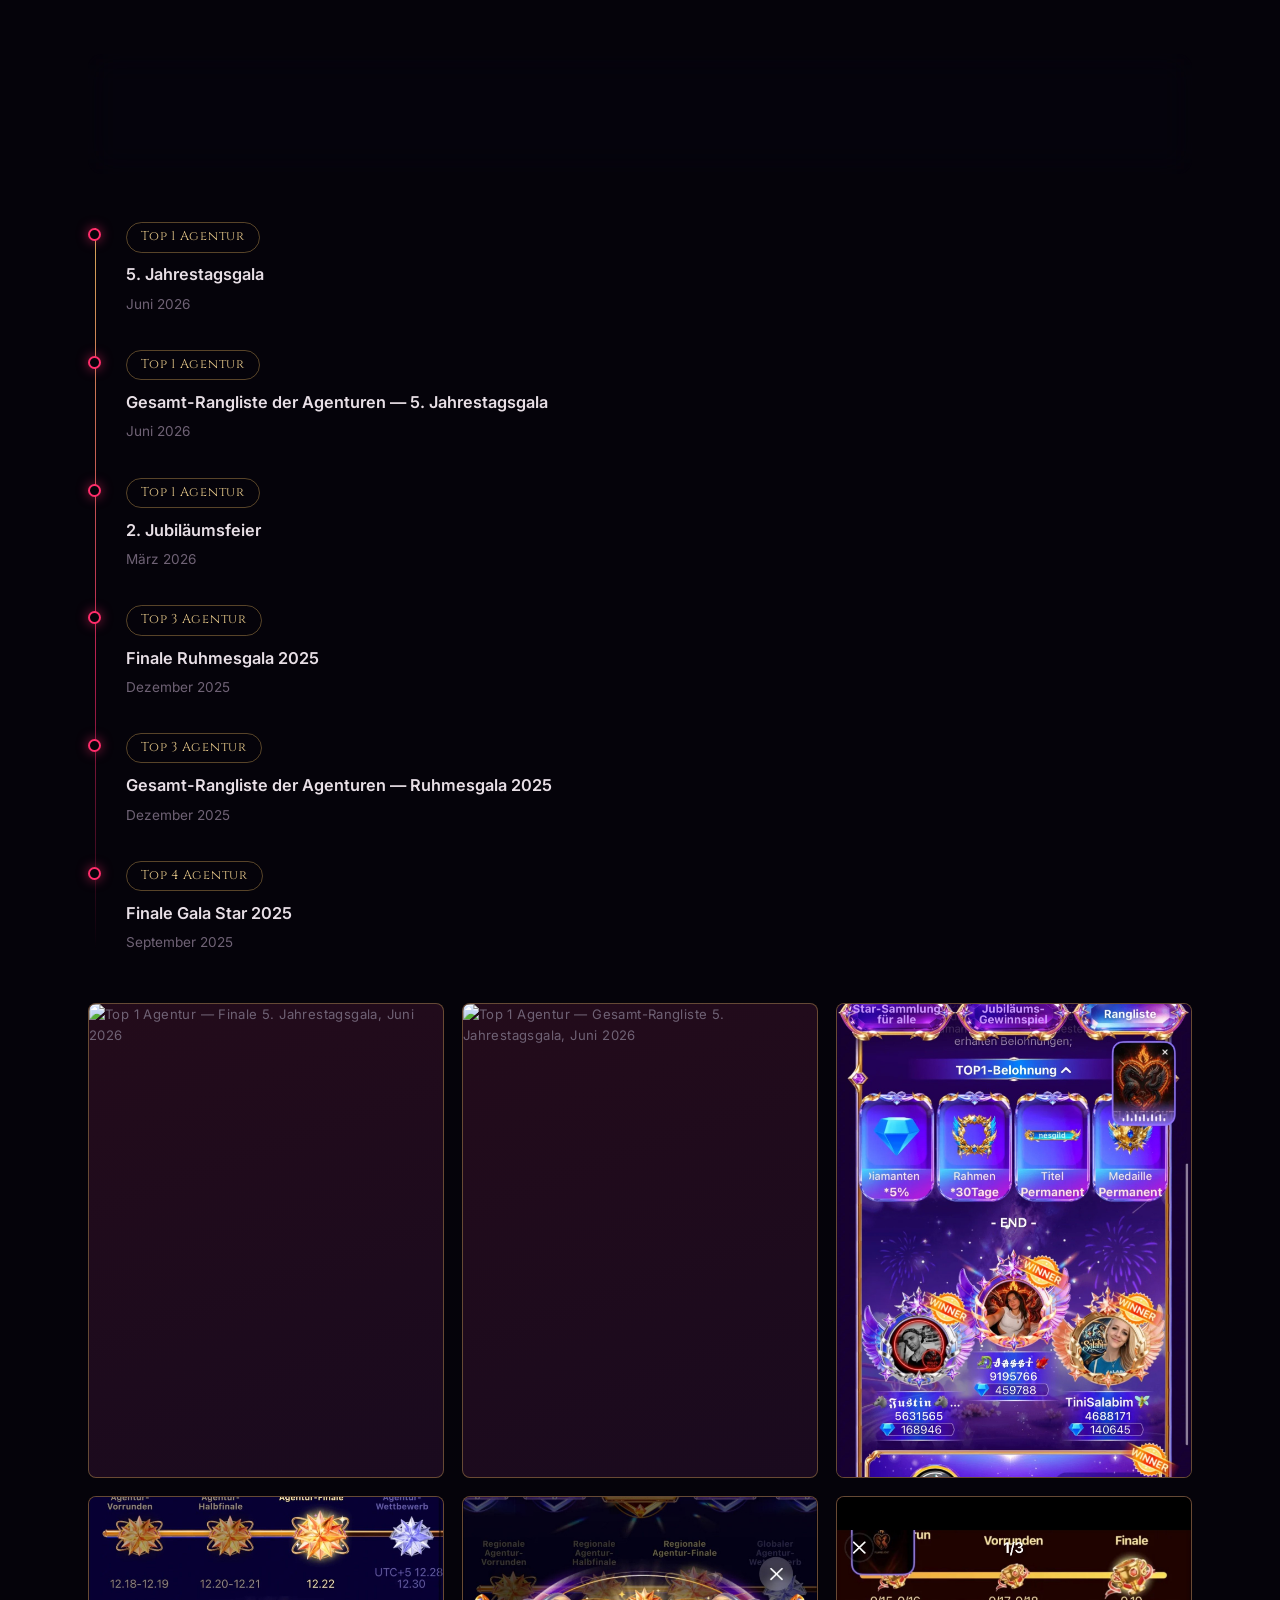
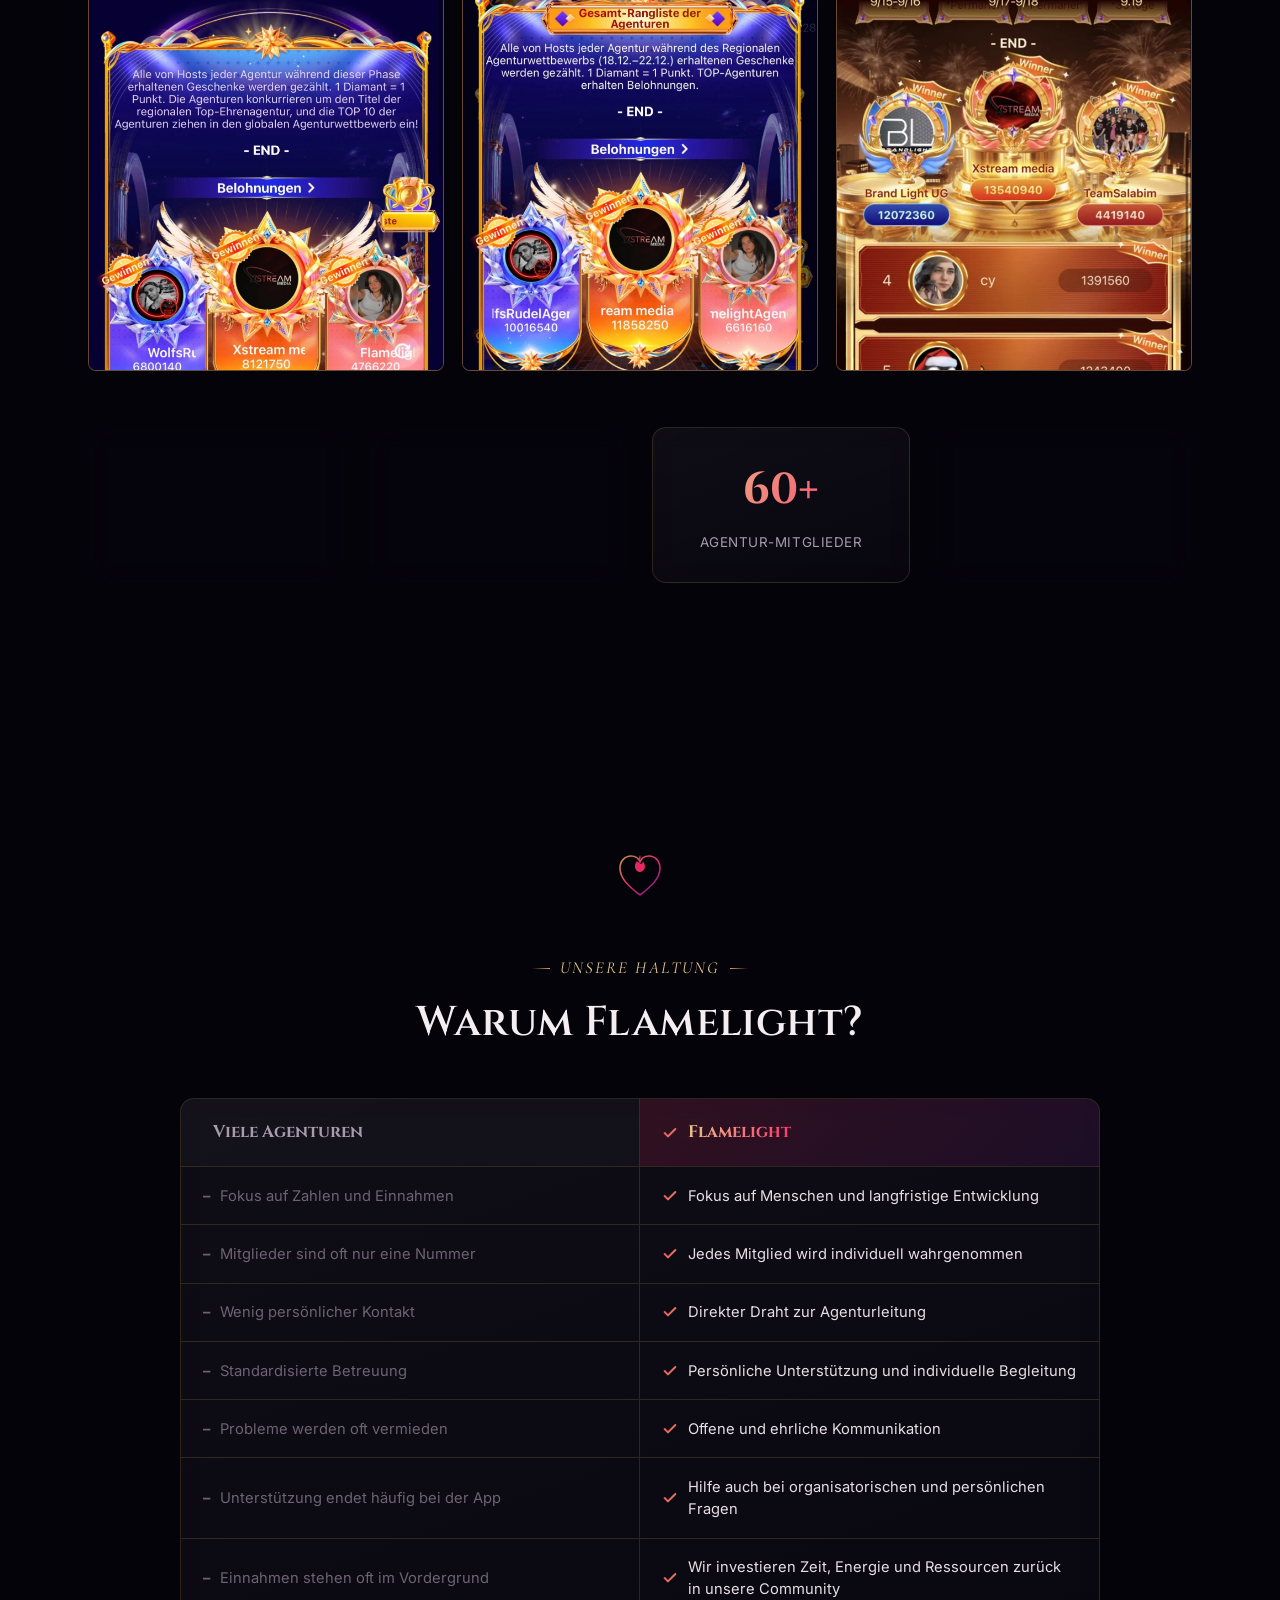
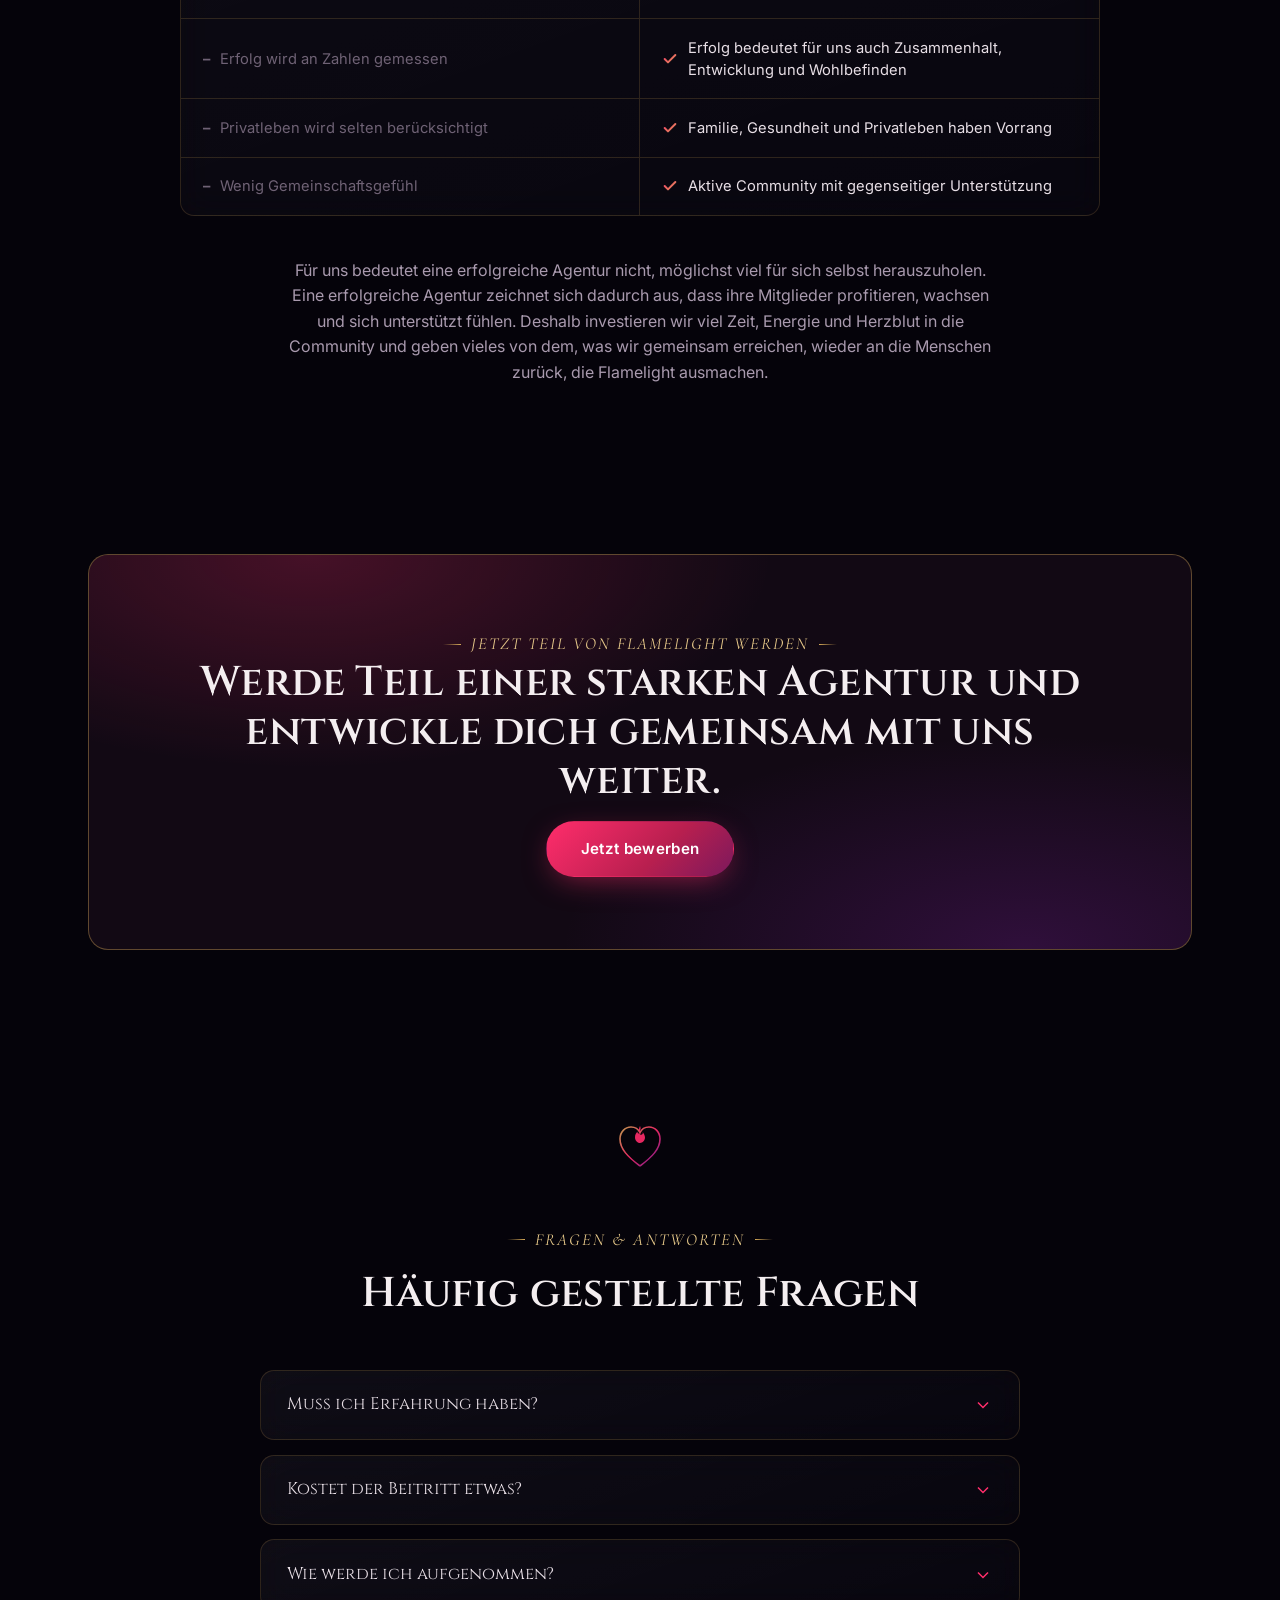
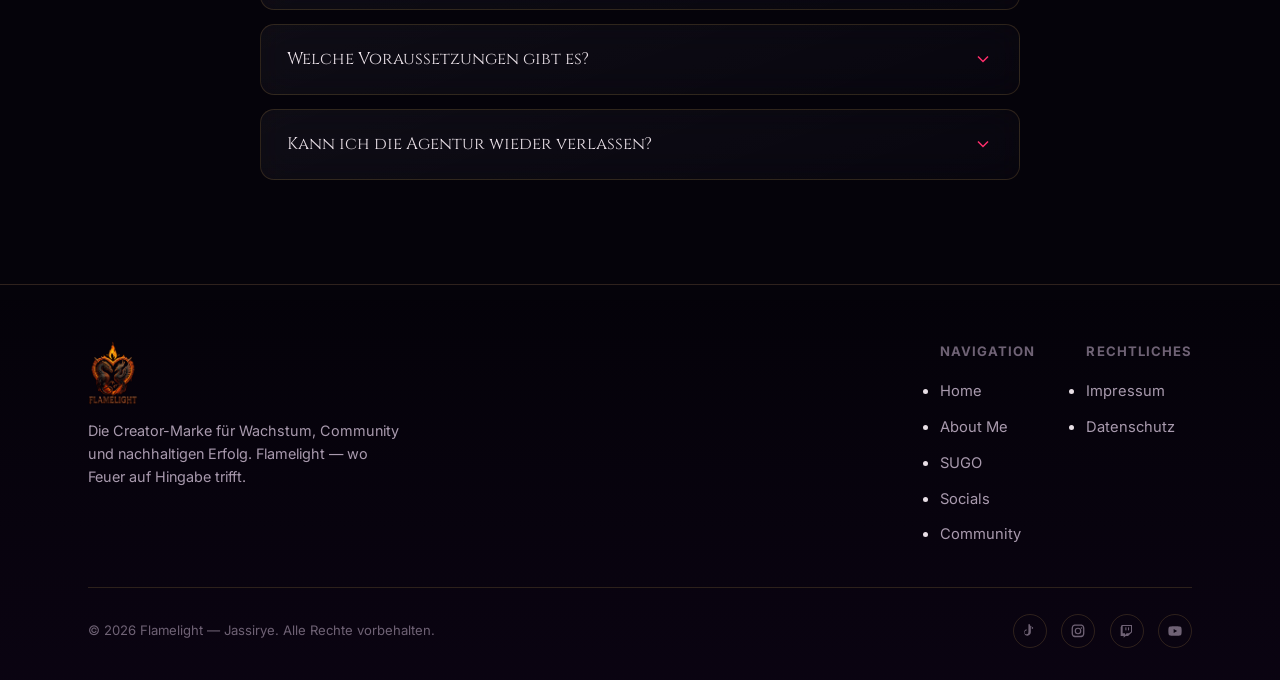
==== commit 226ed1dc: "Stylistische Korrekturen index.html" ====
--- a/index.html
+++ b/index.html
@@ -69,7 +69,7 @@
     <div class="container hero-content">
       <span class="eyebrow">Creator · Community · Agentur</span>
       <h1>Willkommen bei <span class="gradient-text">Flamelight</span></h1>
-      <p class="lede">Werde Teil einer der erfolgreichsten Agenturen im DACH-Raum</p>
+      <p class="lede">Werde Teil einer der erfolgreichsten Creator-Agenturen im DACH-Raum</p>
       </p>
        <p>Wir unterstützen Creator beim Wachstum und beim Community-Aufbau – persönlich, transparent und langfristig.
       <div class="hero-actions">
@@ -108,7 +108,7 @@
 
       <div class="text-block reveal" style="max-width:760px;margin:0 auto;text-align:center;">
         <p>
-          Wir sind eine etablierte Creator-Agentur auf „SUGO", die Streamer und Creator beim Aufbau ihrer Community, ihrer Reichweite und ihrer Einnahmen unterstützt.
+          Wir sind eine etablierte Creator-Agentur auf der Plattform „SUGO", die Streamer und Creator beim Aufbau ihrer Community, ihrer Reichweite und ihrer Einnahmen unterstützt.
           Durch persönliches Coaching, direkten Support und eine starke Gemeinschaft helfen wir unseren Mitgliedern dabei, ihr volles Potenzial zu entfalten.
         </p>
         <div style="margin: 1.6rem 0 2.2rem;">
@@ -118,10 +118,10 @@
           Flamelight ist mehr als eine Agentur: Wir sind eine Familie, die gemeinsam brennt für Ideen, Erfolge &amp; echte Verbindungen.
         </p>
         <p>
-          Genau diese Werte soll auch unser Markenlogo mit dem Drachen und dem Phönix vertreten: Kraft, Stärke und eine stetige Erneuerung und vor allem Anpassungsfähigkeit.
+          Genau diese Werte soll auch unser Markenlogo mit dem Drachen und dem Phönix vertreten: Kraft, Stärke und eine stetige Erneuerung sowie vor allem Anpassungsfähigkeit.
         </p>
         <p>
-          Genau dafür steht Flamelight — für alle, die bereit sind, immer wieder über sich hinauszuwachsen, aber auch für die, die dabei etwas an die Hand genommen werden müssen.
+          Genau dafür steht Flamelight — für alle, die bereit sind, immer wieder über sich hinauszuwachsen, aber auch für diejenigen, die auf diesem Weg Unterstützung benötigen.
         </p>
       </div>
     </div>
@@ -401,35 +401,35 @@
             <span>Muss ich Erfahrung haben?</span>
             <svg class="faq-icon" viewBox="0 0 24 24" fill="none" stroke="currentColor" stroke-width="1.8" aria-hidden="true"><path d="M6 9l6 6 6-6"/></svg>
           </summary>
-          <p>[Platzhalter — Antwort folgt.]</p>
+          <p>Nein. Wir erklären dir die App vollständig, geben dir hilfreiche Tipps mit auf den Weg und führen dich Schritt für Schritt zum Erfolg.</p>
         </details>
         <details class="faq-item glass">
           <summary>
             <span>Kostet der Beitritt etwas?</span>
             <svg class="faq-icon" viewBox="0 0 24 24" fill="none" stroke="currentColor" stroke-width="1.8" aria-hidden="true"><path d="M6 9l6 6 6-6"/></svg>
           </summary>
-          <p>[Platzhalter — Antwort folgt.]</p>
+          <p>Der Beitritt ist für dich komplett kostenlos. Wenn du ein neuer Nutzer auf der App bist, geben wir dir sogar einen Startbonus um dir den Einstieg zu erleichtern.</p>
         </details>
         <details class="faq-item glass">
           <summary>
             <span>Wie werde ich aufgenommen?</span>
             <svg class="faq-icon" viewBox="0 0 24 24" fill="none" stroke="currentColor" stroke-width="1.8" aria-hidden="true"><path d="M6 9l6 6 6-6"/></svg>
           </summary>
-          <p>[Platzhalter — Antwort folgt.]</p>
+          <p>Du musst lediglich ein Formular ausfüllen und einen Verifizierungsprozess mit einer KI durchlaufen. Anschließend wird deine Beitrittsanfrage von uns bestätigt. Dein Account durchläuft einen kurzen internen Prüfungsprozess von SUGO. Danach bist du automatisch in der Agentur.</p>
         </details>
         <details class="faq-item glass">
           <summary>
             <span>Welche Voraussetzungen gibt es?</span>
             <svg class="faq-icon" viewBox="0 0 24 24" fill="none" stroke="currentColor" stroke-width="1.8" aria-hidden="true"><path d="M6 9l6 6 6-6"/></svg>
           </summary>
-          <p>[Platzhalter — Antwort folgt.]</p>
+          <p>Wir setzen unseren Mitgliedern keine festen Voraussetzungen. Um das monatliche Target zu erhalten, sind SUGOs Voraussetzungen mindestens 100.000 Diamanten sowie 15 h Mikrofonzeit zu sammeln. </p>
         </details>
         <details class="faq-item glass">
           <summary>
             <span>Kann ich die Agentur wieder verlassen?</span>
             <svg class="faq-icon" viewBox="0 0 24 24" fill="none" stroke="currentColor" stroke-width="1.8" aria-hidden="true"><path d="M6 9l6 6 6-6"/></svg>
           </summary>
-          <p>[Platzhalter — Antwort folgt.]</p>
+          <p>Grundsätzlich ist ein Austritt aus berechtigten Gründen jederzeit möglich. Wir behalten uns jedoch das Recht vor, einen Wechsel zu bestimmten Agenturen abzulehnen, wenn berechtigter Anlass zu der Annahme besteht, dass dort kein oder nur ein unzureichender Service angeboten wird oder der Verdacht auf Abwerbung besteht.</p>
         </details>
       </div>
     </div>
@@ -445,7 +445,7 @@
         <a href="index.html" class="brand">
           <img class="brand-mark brand-mark--full" src="assets/logo-full.png" alt="Flamelight Logo">
         </a>
-        <p>Creator-Marke für Wachstum, Community und Erfolg. Flamelight — wo Feuer auf Hingabe trifft.</p>
+        <p>Die Creator-Marke für Wachstum, Community und nachhaltigen Erfolg. Flamelight — wo Feuer auf Hingabe trifft.</p>
       </div>
       <div class="footer-cols">
         <div class="footer-col">
